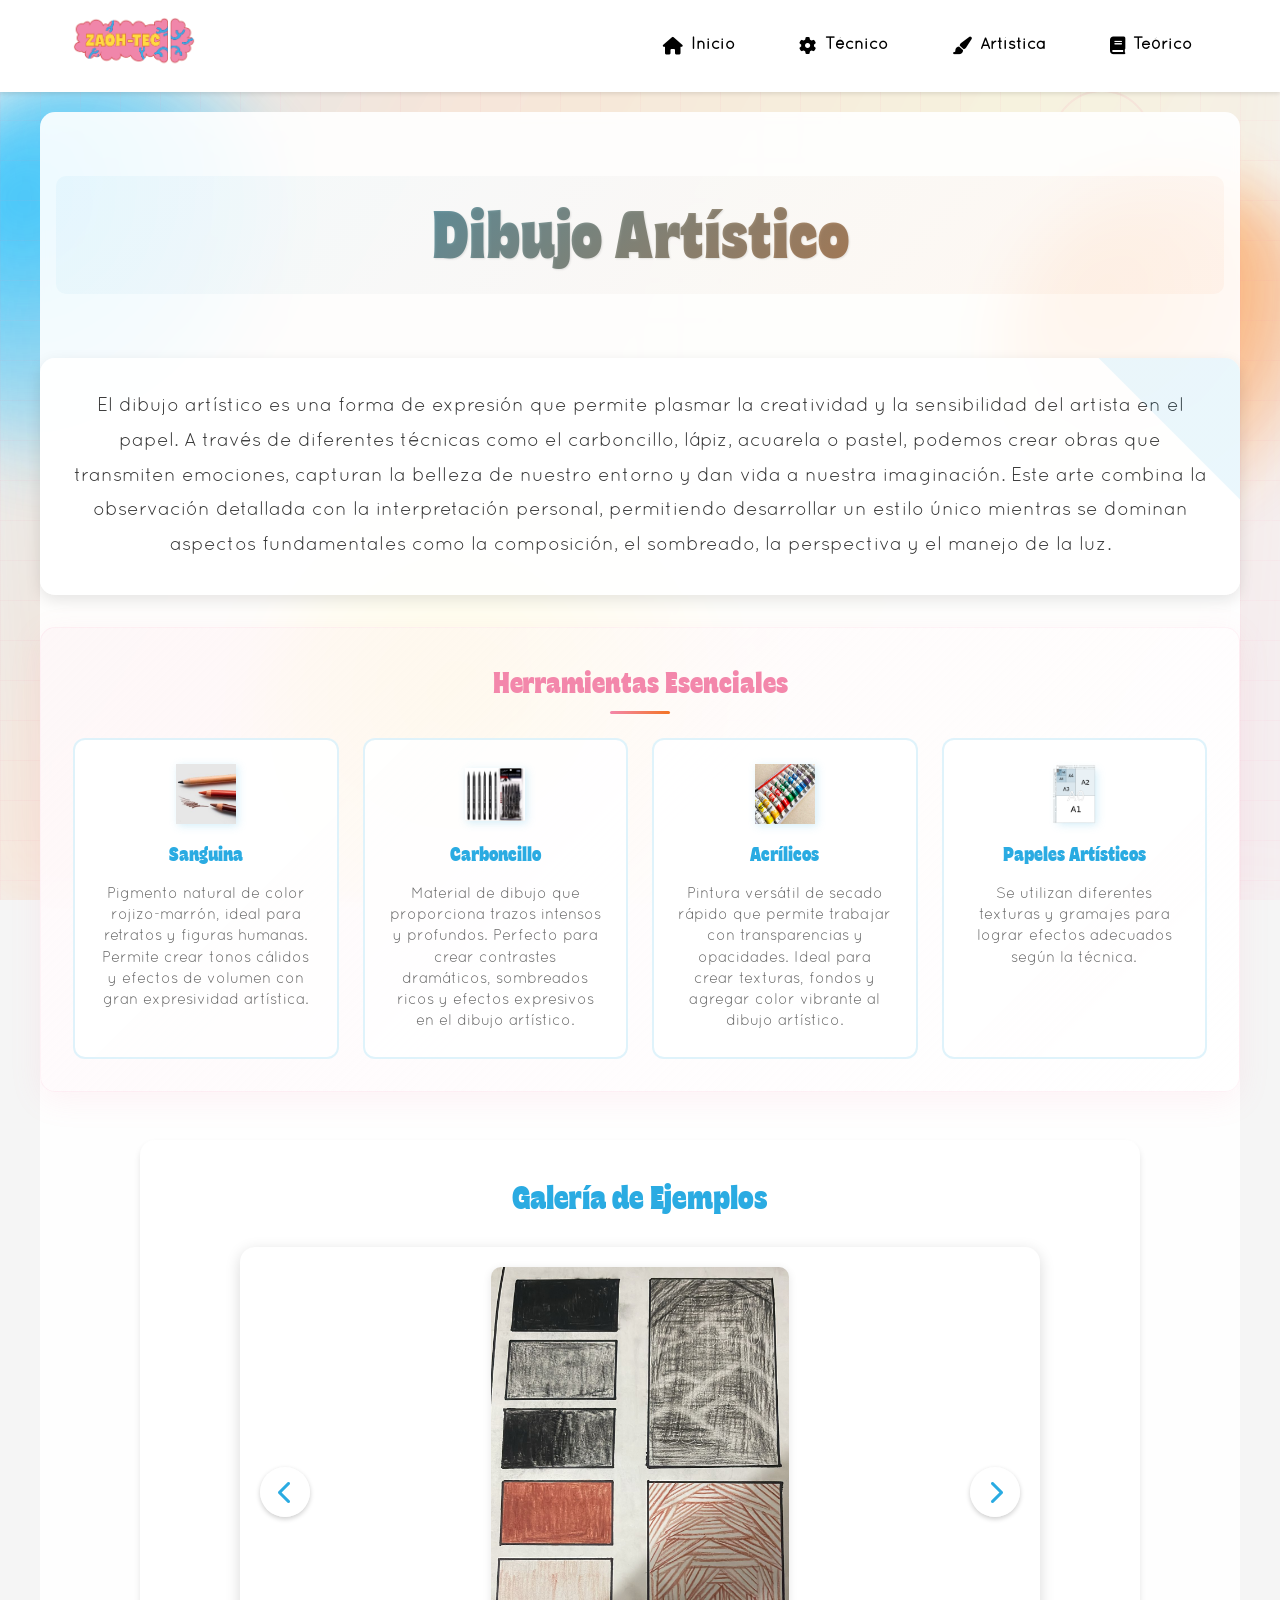
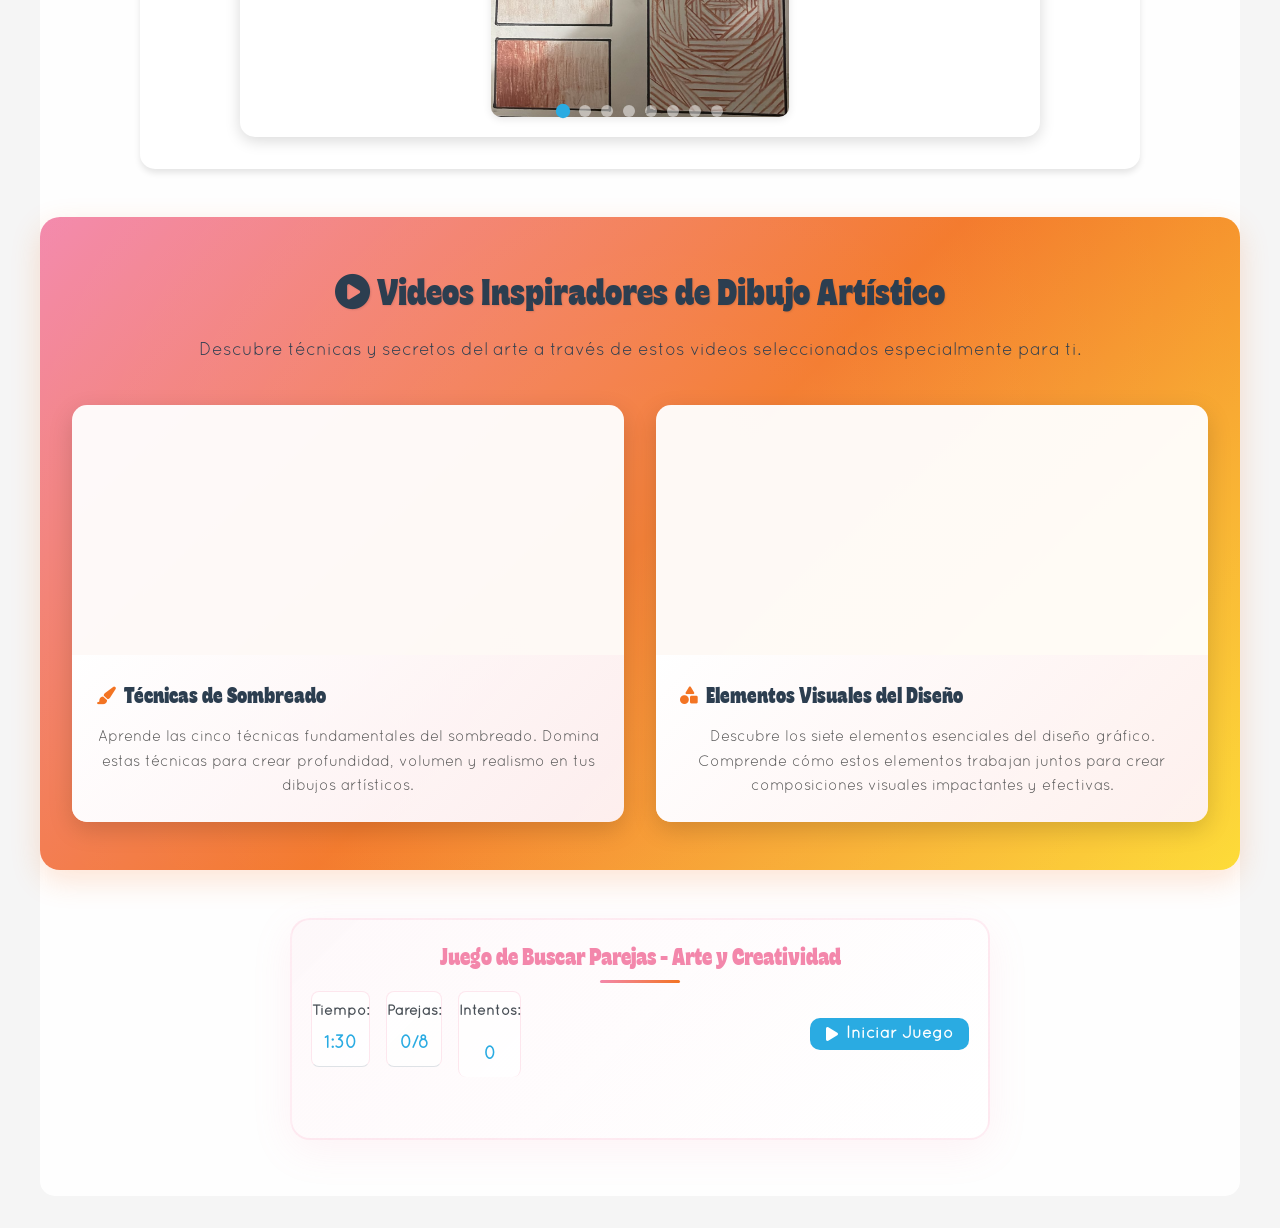
==== artistica.html @ 96dd10a4 "Proyecto ZAOH-TEC" ====
<!DOCTYPE html>
<html lang="es">
<head>
    <meta charset="UTF-8">
    <meta name="viewport" content="width=device-width, initial-scale=1.0, maximum-scale=5.0, user-scalable=yes">
    <meta name="theme-color" content="#F387AB">
    <meta name="apple-mobile-web-app-capable" content="yes">
    <meta name="apple-mobile-web-app-status-bar-style" content="default">
    <meta name="format-detection" content="telephone=no">
    <!-- Meta tags para control de cache -->
    <meta http-equiv="Cache-Control" content="no-cache, no-store, must-revalidate">
    <meta http-equiv="Pragma" content="no-cache">
    <meta http-equiv="Expires" content="0">
    <title>ZAOH-TEC - Dibujo Artístico</title>
    <link rel="icon" type="image/jpeg" href="assets/images/zaoh-tec-logo.jpg">
    <link rel="apple-touch-icon" sizes="180x180" href="assets/images/zaoh-tec-logo.jpg">
    <link rel="manifest" href="manifest.json">
    <link rel="shortcut icon" type="image/jpeg" href="assets/images/zaoh-tec-logo.jpg">
    <link rel="apple-touch-icon" href="assets/images/zaoh-tec-logo.jpg">
    <link rel="stylesheet" href="https://fonts.googleapis.com/css2?family=Quicksand:wght@300;400;500;600;700&display=swap">
    <link rel="stylesheet" href="https://cdnjs.cloudflare.com/ajax/libs/font-awesome/6.0.0/css/all.min.css">
    <link rel="stylesheet" href="css/styles.css?v=1.0.3">
</head>
<body>
    <!-- Contenedor de fondo dinámico: gradientes y blobs interactivos -->
    <div class="background-container" aria-hidden="true">
        <div class="animated-gradient"></div>
        <div class="blobs">
            <div class="blob blob-1"></div>
            <div class="blob blob-2"></div>
            <div class="blob blob-3"></div>
        </div>
        <!-- Elementos artísticos de fondo -->
        <div class="artistic-background">
            <div class="grid-lines"></div>
            <div class="construction-lines">
                <div class="line line-1"></div>
                <div class="line line-2"></div>
                <div class="line line-3"></div>
                <div class="line line-4"></div>
            </div>
            <div class="artistic-circles">
                <div class="circle circle-1"></div>
                <div class="circle circle-2"></div>
                <div class="circle circle-3"></div>
            </div>
            <div class="brush-decoration"></div>
        </div>
    </div>
    <header>
        <nav class="main-nav">
            <div class="nav-left">
                <a href="index.html">
                    <img src="assets/images/zaoh-tec-logo.png" alt="ZAOH-TEC Logo" class="nav-logo">
                </a>
            </div>
            <button class="mobile-menu-toggle" aria-label="Abrir menú">
                <span class="hamburger-line"></span>
                <span class="hamburger-line"></span>
                <span class="hamburger-line"></span>
            </button>
            <ul class="nav-menu">
                <li><a href="index.html" class="nav-inicio"><i class="fas fa-home"></i> Inicio</a></li>
                <li><a href="tecnico.html" class="nav-tecnico"><i class="fas fa-cog"></i> Técnico</a></li>
                <li><a href="artistica.html" class="nav-artistica active"><i class="fas fa-paint-brush"></i> Artística</a></li>
                <li><a href="teorico.html" class="nav-teorico"><i class="fas fa-book"></i> Teórico</a></li>
            </ul>
        </nav>
    </header>

    <main>
        <section class="section-content">
            <h2 class="section-title">Dibujo Artístico</h2>
            
            <!-- Introducción al Dibujo Artístico -->
            <div class="intro-section">
                <p class="intro-text">
                    El dibujo artístico es una forma de expresión que permite plasmar la creatividad y la sensibilidad del artista en el papel. A través de diferentes técnicas como el carboncillo, lápiz, acuarela o pastel, podemos crear obras que transmiten emociones, capturan la belleza de nuestro entorno y dan vida a nuestra imaginación. Este arte combina la observación detallada con la interpretación personal, permitiendo desarrollar un estilo único mientras se dominan aspectos fundamentales como la composición, el sombreado, la perspectiva y el manejo de la luz.
                </p>
            </div>

            <!-- Sección de Herramientas Artísticas -->
            <div class="artistic-tools-section">
                <h3>Herramientas Esenciales</h3>
                <div class="tools-grid">
                    <div class="tool-card">
                        <div class="tool-icon pencil-icon">
                            <img src="assets/images/Sanguina.jpg" alt="Sanguina" class="tool-image">
                        </div>
                        <h4>Sanguina</h4>
                        <p>Pigmento natural de color rojizo-marrón, ideal para retratos y figuras humanas. Permite crear tonos cálidos y efectos de volumen con gran expresividad artística.</p>
                    </div>
                    
                    <div class="tool-card">
                        <div class="tool-icon blending-icon">
                            <img src="assets/images/carboncillo.webp" alt="Carboncillo" class="tool-image">
                        </div>
                        <h4>Carboncillo</h4>
                        <p>Material de dibujo que proporciona trazos intensos y profundos. Perfecto para crear contrastes dramáticos, sombreados ricos y efectos expresivos en el dibujo artístico.</p>
                    </div>
                    
                    <div class="tool-card">
                        <div class="tool-icon eraser-icon">
                            <img src="assets/images/Acrilicos.jpg" alt="Acrílicos" class="tool-image">
                        </div>
                        <h4>Acrílicos</h4>
                        <p>Pintura versátil de secado rápido que permite trabajar con transparencias y opacidades. Ideal para crear texturas, fondos y agregar color vibrante al dibujo artístico.</p>
                    </div>
                    
                    <div class="tool-card">
                        <div class="tool-icon paper-icon">
                            <img src="assets/images/papeles.png" alt="Papeles Artísticos" class="tool-image">
                        </div>
                        <h4>Papeles Artísticos</h4>
                        <p>Se utilizan diferentes texturas y gramajes para lograr efectos adecuados según la técnica.</p>
                    </div>
                </div>
            </div>

            <!-- Galería de imágenes -->
            <div class="gallery-section">
                <h3>Galería de Ejemplos</h3>
                <div class="carousel-container">
                    <div class="carousel-wrapper">
                        <div class="carousel-slide">
                            <img src="assets/images/DibujoArtistico1.jpg" alt="Dibujo Artístico 1" class="carousel-img">
                        </div>
                        <div class="carousel-slide">
                            <img src="assets/images/DibujoArtistico2.jpg" alt="Dibujo Artístico 2" class="carousel-img">
                        </div>
                        <div class="carousel-slide">
                            <img src="assets/images/DibujoArtistico3.jpg" alt="Dibujo Artístico 3" class="carousel-img">
                        </div>
                        <div class="carousel-slide">
                            <img src="assets/images/DibujoArtistico4.jpg" alt="Dibujo Artístico 4" class="carousel-img">
                        </div>
                        <div class="carousel-slide">
                            <img src="assets/images/DibujoArtistico5.jpg" alt="Dibujo Artístico 5" class="carousel-img">
                        </div>
                        <div class="carousel-slide">
                            <img src="assets/images/DibujoArtistico6.jpg" alt="Dibujo Artístico 6" class="carousel-img">
                        </div>
                        <div class="carousel-slide">
                            <img src="assets/images/DibujoArtistico7.jpg" alt="Dibujo Artístico 7" class="carousel-img">
                        </div>
                        <div class="carousel-slide">
                            <img src="assets/images/DibujoArtistico8.jpg" alt="Dibujo Artístico 8" class="carousel-img">
                        </div>
                    </div>
                    <button class="carousel-button prev">
                        <i class="fas fa-chevron-left"></i>
                    </button>
                    <button class="carousel-button next">
                        <i class="fas fa-chevron-right"></i>
                    </button>
                    <div class="carousel-dots"></div>
                </div>
            </div>

            <!-- Sección de Videos Artísticos -->
            <div class="videos-section">
                <h3><i class="fas fa-play-circle"></i> Videos Inspiradores de Dibujo Artístico</h3>
                <p class="videos-intro">Descubre técnicas y secretos del arte a través de estos videos seleccionados especialmente para ti.</p>
                
                <div class="videos-grid">
                    <div class="video-card">
                        <div class="video-wrapper">
                            <iframe src="https://www.youtube.com/embed/CyMVDYBleDk" 
                                    title="Video de Dibujo Artístico 1" 
                                    frameborder="0" 
                                    allow="accelerometer; autoplay; clipboard-write; encrypted-media; gyroscope; picture-in-picture; web-share" 
                                    allowfullscreen>
                            </iframe>
                        </div>
                        <div class="video-info">
                            <h4><i class="fas fa-paint-brush"></i> Técnicas de Sombreado</h4>
                            <p>Aprende las cinco técnicas fundamentales del sombreado. Domina estas técnicas para crear profundidad, volumen y realismo en tus dibujos artísticos.</p>
                        </div>
                    </div>

                    <div class="video-card">
                        <div class="video-wrapper">
                            <iframe src="https://www.youtube.com/embed/ivdNulDcKBc" 
                                    title="Video de Dibujo Artístico 2" 
                                    frameborder="0" 
                                    allow="accelerometer; autoplay; clipboard-write; encrypted-media; gyroscope; picture-in-picture; web-share" 
                                    allowfullscreen>
                            </iframe>
                        </div>
                        <div class="video-info">
                            <h4><i class="fas fa-shapes"></i> Elementos Visuales del Diseño</h4>
                            <p>Descubre los siete elementos esenciales del diseño gráfico. Comprende cómo estos elementos trabajan juntos para crear composiciones visuales impactantes y efectivas.</p>
                        </div>
                    </div>
                </div>
            </div>

            <!-- Juego de Buscar Parejas -->
            <div class="memory-game-section">
                <h3>Juego de Buscar Parejas - Arte y Creatividad</h3>
                <div class="game-info">
                    <div class="game-stats">
                        <div class="stat-item">
                            <span class="stat-label">Tiempo:</span>
                            <span id="timer" class="stat-value">1:30</span>
                        </div>
                        <div class="stat-item">
                            <span class="stat-label">Parejas:</span>
                            <span id="pairs-found" class="stat-value">0/8</span>
                        </div>
                        <div class="stat-item">
                            <span class="stat-label">Intentos:</span>
                            <span id="attempts" class="stat-value">0</span>
                        </div>
                    </div>
                    <div class="game-controls">
                        <button id="start-game" class="game-btn start-btn">
                            <i class="fas fa-play"></i> Iniciar Juego
                        </button>
                        <button id="restart-game" class="game-btn restart-btn" style="display: none;">
                            <i class="fas fa-redo"></i> Reiniciar
                        </button>
                    </div>
                </div>
                
                <div id="memory-game-board" class="memory-game-board">
                    <!-- Las cartas se generarán dinámicamente con JavaScript -->
                </div>
                
                <!-- Mensaje de resultado del juego -->
                <div id="game-result" class="memory-game-result" style="display: none;">
                    <div class="result-message" id="result-message"></div>
                    <div class="result-stats" id="result-stats"></div>
                    <button id="close-result" class="close-result-btn">
                        <i class="fas fa-times"></i> Cerrar
                    </button>
                </div>
            </div>
        </section>
    </main>

    <footer>
    </footer>

    <script src="js/main.js?v=1.0.3"></script>
</body>
</html>
---- css/styles.css ----
@font-face {
    font-family: 'FREITAG TRIAL HEAVY';
    src: url('../assets/fonts/Freitag-Heavy-trial.ttf') format('truetype');
}

@font-face {
    font-family: 'Quicksand Book';
    src: url('../assets/fonts/Quicksand_Book.otf') format('opentype');
}

:root {
    --color-red: #EE4A31;
    --color-orange: #F37423;
    --color-yellow: #FDDB33;
    --color-pink: #F387AB;
    --color-blue: #2AABE2;
    --primary-color: #2AABE2;
    --secondary-color: #F37423;
    --accent-color: #EE4A31;
    --info-color: #6366f1;
}

/* FORZAR COLOR NEGRO EN MENÚ DE NAVEGACIÓN SOLO EN ESCRITORIO */
@media (min-width: 769px) {
    nav .nav-menu a,
    .nav-menu a,
    .main-nav .nav-menu a,
    a.nav-inicio,
    a.nav-tecnico,
    a.nav-artistica,
    a.nav-teorico {
        color: #000000 !important;
        font-weight: 700 !important;
    }
}

/* FORZAR COLOR NEGRO EN HAMBURGER MENU - MÁXIMA PRIORIDAD */
.hamburger-line {
    background-color: #000000 !important;
}

.mobile-menu-toggle .hamburger-line {
    background-color: #000000 !important;
}

.mobile-menu-toggle.active .hamburger-line {
    background-color: #000000 !important;
}

* {
    margin: 0;
    padding: 0;
    box-sizing: border-box;
}

body {
    font-family: 'Quicksand Book', sans-serif;
    line-height: 1.6;
    background-color: #f5f5f5;
    font-weight: 400;
    position: relative;
}

/* Background dynamic container */
.background-container {
    position: fixed;
    inset: 0;
    pointer-events: none;
    z-index: -2;
    overflow: hidden;
}

.animated-gradient {
    position: absolute;
    inset: 0;
    background: linear-gradient(120deg, rgba(42,171,226,0.15), rgba(243,116,35,0.12) 30%, rgba(253,219,51,0.10) 60%, rgba(243,135,171,0.08) 90%);
    filter: blur(40px) saturate(120%);
    transform: translate3d(var(--bg-x,0px), var(--bg-y,0px), 0) scale(1.05);
    transition: transform 0.12s linear;
    animation: gradientShift 12s ease-in-out infinite;
}

@keyframes gradientShift {
    0% { transform: translate3d(0px,0px,0) scale(1.03) rotate(0deg); }
    25% { transform: translate3d(-20px,10px,0) scale(1.05) rotate(2deg); }
    50% { transform: translate3d(0px,20px,0) scale(1.06) rotate(0deg); }
    75% { transform: translate3d(20px,10px,0) scale(1.05) rotate(-2deg); }
    100% { transform: translate3d(0px,0px,0) scale(1.03) rotate(0deg); }
}

.blobs {
    position: absolute;
    inset: 0;
    mix-blend-mode: screen;
}

.blob {
    position: absolute;
    border-radius: 50%;
    filter: blur(30px) saturate(140%);
    opacity: 0.9;
    transform: translate3d(var(--tx,0px), var(--ty,0px), 0) scale(var(--s,1));
    transition: transform 0.12s linear;
}

.blob-1 {
    width: 420px;
    height: 420px;
    left: -8%;
    top: 8%;
    background: radial-gradient(circle at 30% 30%, rgba(42,171,226,0.85), rgba(42,171,226,0.35) 50%, transparent 70%);
    animation: floatBlob 10s ease-in-out infinite;
}

.blob-2 {
    width: 360px;
    height: 360px;
    right: -6%;
    top: 20%;
    background: radial-gradient(circle at 30% 30%, rgba(243,116,35,0.85), rgba(243,116,35,0.35) 50%, transparent 70%);
    animation: floatBlob 12s ease-in-out infinite alternate;
}

.blob-3 {
    width: 500px;
    height: 500px;
    left: 20%;
    bottom: -10%;
    background: radial-gradient(circle at 40% 40%, rgba(253,219,51,0.85), rgba(253,219,51,0.35) 45%, transparent 70%);
    animation: floatBlob 14s ease-in-out infinite;
}

@keyframes floatBlob {
    0% { transform: translate3d(0,0,0) scale(1); }
    50% { transform: translate3d(12px,-18px,0) scale(1.05); }
    100% { transform: translate3d(0,0,0) scale(1); }
}

/* Respect user preference for reduced motion */
@media (prefers-reduced-motion: reduce) {
    .animated-gradient,
    .blob {
        animation: none !important;
        transition: none !important;
    }
}

/* ===============================================
   TARJETAS DE NAVEGACIÓN - SECCIONES PRINCIPALES
   =============================================== */

.navigation-cards {
    padding: 80px 0;
    background: transparent;
    position: relative;
    z-index: 10;
}

.navigation-cards .section-title {
    font-size: 3rem;
    font-weight: 900;
    margin-bottom: 20px;
}

.navigation-cards .section-subtitle {
    text-align: center;
    font-size: 1.2rem;
    color: #F37423 !important;
    margin-bottom: 60px;
    font-weight: 300;
    font-family: 'FREITAG TRIAL HEAVY', sans-serif;
}

.nav-cards-grid {
    display: grid;
    grid-template-columns: repeat(auto-fit, minmax(350px, 1fr));
    gap: 40px;
    max-width: 1200px;
    margin: 0 auto;
}

/* Carrusel móvil de tarjetas (solo se activa en <=768px) */
.nav-cards-carousel { position: relative; width: 100%; }
.nav-cards-nav { display: none; }


.nav-card {
    border-radius: 20px;
    padding: 40px 30px;
    position: relative;
    overflow: hidden;
    transition: all 0.4s cubic-bezier(0.4, 0, 0.2, 1);
    box-shadow: 0 10px 40px rgba(0, 0, 0, 0.1);
    border: 2px solid transparent;
    text-decoration: none;
    display: block;
}

.nav-card-technical {
    background: linear-gradient(135deg, rgba(238, 74, 49, 0.95), rgba(243, 116, 35, 0.90));
    color: white;
}

.nav-card-artistic {
    background: linear-gradient(135deg, rgba(243, 135, 171, 0.95), rgba(238, 74, 49, 0.90));
    color: white;
}

.nav-card-theory {
    background: linear-gradient(135deg, rgba(42, 171, 226, 0.95), rgba(243, 135, 171, 0.90));
    color: white;
}

.nav-card::before {
    content: '';
    position: absolute;
    top: 0;
    left: 0;
    right: 0;
    height: 5px;
    background: linear-gradient(90deg, var(--primary-color), var(--secondary-color));
    transition: height 0.3s ease;
}

.nav-card:hover {
    transform: translateY(-10px);
    box-shadow: 0 20px 60px rgba(0, 0, 0, 0.15);
    border-color: var(--primary-color);
}

.nav-card:hover::before {
    height: 8px;
}

.nav-card-content {
    margin-bottom: 30px;
}

.nav-card-icon {
    width: 70px;
    height: 70px;
    border-radius: 18px;
    display: flex;
    align-items: center;
    justify-content: center;
    margin-bottom: 25px;
    position: relative;
    transition: transform 0.3s ease;
}

.nav-card:hover .nav-card-icon {
    transform: scale(1.1);
}

.nav-card-technical .nav-card-icon {
    background: linear-gradient(135deg, var(--primary-color), var(--secondary-color));
}

.nav-card-artistic .nav-card-icon {
    background: linear-gradient(135deg, var(--accent-color), var(--primary-color));
}

.nav-card-theory .nav-card-icon {
    background: linear-gradient(135deg, var(--info-color), var(--accent-color));
}

.nav-card-icon i {
    font-size: 2rem;
    color: white;
}

.nav-card h3 {
    font-size: 1.5rem;
    font-weight: 700;
    color: white;
    margin-bottom: 15px;
}

.nav-card p {
    color: rgba(255, 255, 255, 0.9);
    line-height: 1.6;
    margin-bottom: 25px;
}

.nav-card-features {
    display: flex;
    flex-wrap: wrap;
    gap: 10px;
    margin-bottom: 10px;
}

.feature-tag {
    background: rgba(255, 255, 255, 0.2);
    color: white;
    padding: 6px 12px;
    border-radius: 20px;
    font-size: 0.85rem;
    font-weight: 500;
    border: 1px solid rgba(255, 255, 255, 0.3);
}

.nav-card-artistic .feature-tag {
    background: rgba(255, 255, 255, 0.2);
    color: white;
    border: 1px solid rgba(255, 255, 255, 0.3);
}

.nav-card-theory .feature-tag {
    background: rgba(255, 255, 255, 0.2);
    color: white;
    border: 1px solid rgba(255, 255, 255, 0.3);
}

.nav-card-button {
    display: flex;
    align-items: center;
    justify-content: center;
    gap: 12px;
    padding: 15px 30px;
    border-radius: 12px;
    font-weight: 600;
    font-size: 1.1rem;
    transition: all 0.3s ease;
    position: relative;
    overflow: hidden;
    width: 100%;
    pointer-events: none;
}

.nav-card-technical .nav-card-button {
    background: rgba(255, 255, 255, 0.2);
    color: white;
    border: 2px solid rgba(255, 255, 255, 0.3);
}

.nav-card-artistic .nav-card-button {
    background: rgba(255, 255, 255, 0.2);
    color: white;
    border: 2px solid rgba(255, 255, 255, 0.3);
}

.nav-card-theory .nav-card-button {
    background: rgba(255, 255, 255, 0.2);
    color: white;
    border: 2px solid rgba(255, 255, 255, 0.3);
}

.nav-card-button:hover {
    transform: translateY(-2px);
    box-shadow: 0 8px 25px rgba(0, 0, 0, 0.2);
    background: rgba(255, 255, 255, 0.3) !important;
    border-color: rgba(255, 255, 255, 0.5) !important;
}

.nav-card-button::before {
    content: '';
    position: absolute;
    top: 0;
    left: -100%;
    width: 100%;
    height: 100%;
    background: linear-gradient(90deg, transparent, rgba(255, 255, 255, 0.2), transparent);
    transition: left 0.5s;
}

.nav-card-button:hover::before {
    left: 100%;
}

.nav-card-button i {
    transition: transform 0.3s ease;
}

.nav-card-button:hover i {
    transform: translateX(5px);
}

/* Animaciones de entrada */
.nav-card {
    animation: slideInUp 0.6s ease forwards;
    opacity: 0;
    transform: translateY(50px);
}

.nav-card:nth-child(1) { animation-delay: 0.1s; }
.nav-card:nth-child(2) { animation-delay: 0.2s; }
.nav-card:nth-child(3) { animation-delay: 0.3s; }

@keyframes slideInUp {
    to {
        opacity: 1;
        transform: translateY(0);
    }
}

/* Elementos decorativos de fondo para cada nav-card */
.nav-card-technical::after {
    content: '';
    position: absolute;
    top: 15px;
    right: 15px;
    width: 80px;
    height: 80px;
    opacity: 0.15;
    background: url("data:image/svg+xml,%3Csvg viewBox='0 0 100 100' xmlns='http://www.w3.org/2000/svg'%3E%3Ccircle cx='50' cy='25' r='4' fill='white'/%3E%3Cline x1='50' y1='29' x2='50' y2='75' stroke='white' stroke-width='2'/%3E%3Cline x1='50' y1='29' x2='30' y2='65' stroke='white' stroke-width='2'/%3E%3Ccircle cx='30' cy='65' r='3' fill='white'/%3E%3Cline x1='15' y1='85' x2='85' y2='85' stroke='white' stroke-width='1' opacity='0.5'/%3E%3Cline x1='20' y1='75' x2='80' y2='75' stroke='white' stroke-width='1' opacity='0.3'/%3E%3C/svg%3E") no-repeat center;
    background-size: contain;
    animation: rotate360 25s linear infinite;
}

.nav-card-artistic::after {
    content: '';
    position: absolute;
    top: 15px;
    right: 15px;
    width: 80px;
    height: 80px;
    opacity: 0.15;
    background: url("data:image/svg+xml,%3Csvg viewBox='0 0 100 100' xmlns='http://www.w3.org/2000/svg'%3E%3Cpath d='M20,80 Q30,20 50,40 Q70,60 80,20' stroke='white' stroke-width='3' fill='none'/%3E%3Ccircle cx='15' cy='85' r='6' fill='white' opacity='0.7'/%3E%3Ccircle cx='85' cy='25' r='4' fill='white' opacity='0.5'/%3E%3Cpath d='M10,75 L25,85 L15,90 Z' fill='white' opacity='0.6'/%3E%3Cline x1='75' y1='15' x2='85' y2='25' stroke='white' stroke-width='2'/%3E%3C/svg%3E") no-repeat center;
    background-size: contain;
    animation: float 6s ease-in-out infinite;
}

.nav-card-theory::after {
    content: '';
    position: absolute;
    top: 15px;
    right: 15px;
    width: 80px;
    height: 80px;
    opacity: 0.15;
    background: url("data:image/svg+xml,%3Csvg viewBox='0 0 100 100' xmlns='http://www.w3.org/2000/svg'%3E%3Crect x='25' y='20' width='50' height='60' rx='3' stroke='white' stroke-width='2' fill='none'/%3E%3Cline x1='35' y1='30' x2='65' y2='30' stroke='white' stroke-width='1.5'/%3E%3Cline x1='35' y1='40' x2='65' y2='40' stroke='white' stroke-width='1.5'/%3E%3Cline x1='35' y1='50' x2='60' y2='50' stroke='white' stroke-width='1.5'/%3E%3Cline x1='35' y1='60' x2='55' y2='60' stroke='white' stroke-width='1.5'/%3E%3Cline x1='35' y1='70' x2='50' y2='70' stroke='white' stroke-width='1.5'/%3E%3Ccircle cx='20' cy='15' r='2' fill='white' opacity='0.7'/%3E%3Ccircle cx='80' cy='25' r='1.5' fill='white' opacity='0.5'/%3E%3Ccircle cx='15' cy='75' r='1.5' fill='white' opacity='0.6'/%3E%3C/svg%3E") no-repeat center;
    background-size: contain;
    animation: pulse 4s ease-in-out infinite;
}

@keyframes rotate360 {
    from { transform: rotate(0deg); }
    to { transform: rotate(360deg); }
}

@keyframes float {
    0%, 100% { transform: translateY(0px); }
    50% { transform: translateY(-10px); }
}

@keyframes pulse {
    0%, 100% { transform: scale(1); opacity: 0.15; }
    50% { transform: scale(1.05); opacity: 0.25; }
}

/* Responsive principal (limpio) */
@media (max-width: 1024px) {
    .nav-cards-grid {
        grid-template-columns: repeat(auto-fit, minmax(300px, 1fr));
        gap: 32px;
    }
    .hero-title { font-size: clamp(2.8rem, 5vw, 3.5rem); }
}

@media (max-width: 768px) {
    body { padding-top: env(safe-area-inset-top); }
    .nav-cards-grid {
        grid-template-columns: repeat(auto-fit, minmax(260px, 1fr));
        gap: 28px;
        padding: 0 18px;
    }
    .nav-card { padding: 32px 26px; }
    .nav-card h3 { font-size: clamp(1.2rem, 2.8vw, 1.4rem); }
    .nav-card p { font-size: clamp(0.9rem, 2.2vw, 1.05rem); }
    .feature-tag { font-size: 0.7rem; }
    .hero-logo { width: clamp(180px, 55vw, 260px); }
    .hero-title { font-size: clamp(2.2rem, 6vw, 2.8rem); }
    .hero-text { font-size: clamp(1.2rem, 4.2vw, 1.6rem); }
    .hero-description { font-size: clamp(1rem, 2.8vw, 1.15rem); padding: 0 4px; }
    .hero-buttons { flex-direction: column; gap: 0.8rem; }

    /* Activar carrusel horizontal para móviles */
    .nav-cards-grid[data-slider] {
        display: flex;
        overflow-x: auto;
        -webkit-overflow-scrolling: touch;
        scroll-snap-type: x mandatory;
        gap: 18px;
        padding: 0 16px 10px;
        scroll-padding-left: 16px;
        scrollbar-width: none; /* Firefox */
    }
    .nav-cards-grid[data-slider]::-webkit-scrollbar { display: none; }
    .nav-cards-grid[data-slider] .nav-card {
        flex: 0 0 85%;
        scroll-snap-align: start;
        scroll-snap-stop: always;
        min-height: 100%;
    }
    .nav-cards-carousel .nav-cards-nav {
        display: flex;
        position: absolute;
        top: 50%;
        transform: translateY(-50%);
        background: rgba(0,0,0,0.35);
        backdrop-filter: blur(4px);
        width: 40px;
        height: 40px;
        border-radius: 50%;
        border: none;
        color: #fff;
        font-size: 1.4rem;
        align-items: center;
        justify-content: center;
        cursor: pointer;
        transition: background .3s ease, opacity .3s ease;
        z-index: 5;
    }
    .nav-cards-carousel .nav-cards-nav:hover { background: rgba(0,0,0,0.55); }
    .nav-cards-carousel .nav-cards-nav.prev { left: 6px; }
    .nav-cards-carousel .nav-cards-nav.next { right: 6px; }
    .nav-cards-carousel .nav-cards-nav[disabled],
    .nav-cards-carousel .nav-cards-nav[aria-disabled="true"] { opacity: 0.35; cursor: default; }
}

@media (max-width: 520px) {
    .nav-cards-grid { grid-template-columns: 1fr; gap: 22px; }
    .nav-card { padding: 28px 22px; }
    .nav-card h3 { font-size: 1.25rem; }
    .hero-title { font-size: clamp(1.9rem, 8vw, 2.3rem); }
    .hero-text { font-size: clamp(1.05rem, 5.2vw, 1.3rem); }
    .hero-description { font-size: 0.95rem; }
}

@media (max-width: 380px) {
    .nav-card { padding: 24px 18px; }
    .nav-card h3 { font-size: 1.1rem; }
    .nav-card p { font-size: 0.85rem; }
    .hero-title { font-size: clamp(1.6rem, 9vw, 2rem); }
    .hero-text { font-size: 1rem; }
}

@media (max-width: 480px) {
    .navigation-cards {
        padding: 60px 0;
    }
    
    .nav-card {
        padding: 25px 20px;
    }
    
    /* Asegurar que mantenga estilos en móviles pequeños */
    .nav-cards-grid {
        grid-template-columns: 1fr;
        gap: 15px;
        padding: 0 10px;
    }
    
    .nav-card h3 {
        font-size: 1.2rem;
    }
    
    .nav-card p {
        font-size: 0.9rem;
    }
}

/* ===============================================
   JUEGOS DE VISTAS TÉCNICAS
   =============================================== */

.gallery-section .game-description {
    text-align: center;
    font-size: 1.1rem;
    color: rgba(255, 255, 255, 0.9);
    margin-bottom: 40px;
    font-weight: 300;
}

.games-grid {
    display: grid;
    grid-template-columns: 1fr 1fr;
    gap: 30px;
    max-width: 1400px;
    margin: 0 auto;
}

.view-game {
    background: rgba(255, 255, 255, 0.95);
    border-radius: 15px;
    padding: 20px;
    box-shadow: 0 8px 25px rgba(0, 0, 0, 0.1);
    border: 2px solid transparent;
    transition: all 0.3s ease;
}

.view-game:hover {
    transform: translateY(-5px);
    box-shadow: 0 15px 50px rgba(0, 0, 0, 0.15);
    border-color: var(--primary-color);
}

.game-header {
    display: flex;
    justify-content: space-between;
    align-items: center;
    margin-bottom: 25px;
    padding-bottom: 15px;
    border-bottom: 2px solid #f0f0f0;
}

.game-header h4 {
    font-size: 1.4rem;
    color: var(--primary-color);
    margin: 0;
}

.game-status .score {
    background: linear-gradient(135deg, var(--primary-color), var(--secondary-color));
    color: white;
    padding: 8px 16px;
    border-radius: 20px;
    font-weight: 600;
    font-size: 0.9rem;
}

.question-view h5 {
    font-size: 1.2rem;
    color: #333;
    text-align: center;
    margin-bottom: 20px;
}

.main-view {
    display: flex;
    justify-content: center;
    margin: 25px 0;
}

.axonometric-view, .dihedral-view {
    background: #f8f9fa;
    border: 3px solid #e9ecef;
    border-radius: 12px;
    padding: 20px;
    display: flex;
    align-items: center;
    justify-content: center;
    min-height: 120px;
    transition: all 0.3s ease;
}

.axonometric-view {
    min-width: 200px;
    background: linear-gradient(135deg, #f8f9fa, #e9ecef);
}

.placeholder-3d, .placeholder-2d {
    display: flex;
    flex-direction: column;
    align-items: center;
    gap: 10px;
    color: var(--primary-color);
}

.placeholder-3d i, .placeholder-2d i {
    font-size: 3rem;
}

.placeholder-3d span, .placeholder-2d span {
    font-weight: 600;
    font-size: 0.9rem;
}

/* Estilos para las imágenes de las vistas */
.view-image {
    width: 100%;
    height: 100%;
    object-fit: contain;
    border-radius: 8px;
    max-height: 150px;
}

.axonometric-view .view-image {
    max-height: 180px;
}

.dihedral-view .view-image {
    max-height: 80px;
}

.instruction {
    text-align: center;
    color: #666;
    font-weight: 500;
    margin: 20px 0 15px;
}

.options-grid {
    display: grid;
    grid-template-columns: repeat(3, 1fr);
    gap: 20px;
    margin: 25px 0;
}

.option-view {
    cursor: pointer;
    transition: all 0.3s ease;
    border-radius: 12px;
    overflow: hidden;
    position: relative;
}

.option-view:hover {
    transform: translateY(-3px);
    box-shadow: 0 5px 20px rgba(0, 0, 0, 0.1);
}

.view-label {
    background: var(--primary-color);
    color: white;
    text-align: center;
    padding: 8px;
    font-weight: 600;
    font-size: 0.9rem;
}

.dihedral-view {
    min-height: 100px;
    background: #f1f3f4;
    border: 2px solid #dee2e6;
    border-top: none;
}

.option-view.selected {
    border: 3px solid var(--primary-color);
    transform: translateY(-5px);
}

.option-view.correct {
    border: 3px solid #28a745;
    background: rgba(40, 167, 69, 0.1);
}

.option-view.correct .view-label {
    background: #28a745;
}

.option-view.incorrect {
    border: 3px solid #dc3545;
    background: rgba(220, 53, 69, 0.1);
}

.option-view.incorrect .view-label {
    background: #dc3545;
}

.game-result {
    text-align: center;
    padding: 20px;
    border-radius: 12px;
    margin-top: 20px;
}

.game-result.correct {
    background: rgba(40, 167, 69, 0.1);
    border: 2px solid #28a745;
}

.game-result.incorrect {
    background: rgba(220, 53, 69, 0.1);
    border: 2px solid #dc3545;
}

.result-message {
    font-size: 1.1rem;
    font-weight: 600;
    margin-bottom: 15px;
}

.game-result.correct .result-message {
    color: #28a745;
}

.game-result.incorrect .result-message {
    color: #dc3545;
}

.retry-btn {
    background: linear-gradient(135deg, var(--secondary-color), var(--primary-color));
    color: white;
    border: none;
    padding: 12px 24px;
    border-radius: 25px;
    font-weight: 600;
    cursor: pointer;
    transition: all 0.3s ease;
    display: inline-flex;
    align-items: center;
    gap: 8px;
}

.retry-btn:hover {
    transform: translateY(-2px);
    box-shadow: 0 5px 15px rgba(0, 0, 0, 0.2);
}

/* Resumen de puntuación */
.overall-score {
    background: rgba(255, 255, 255, 0.95);
    border-radius: 20px;
    padding: 30px;
    margin-top: 40px;
    text-align: center;
    box-shadow: 0 10px 40px rgba(0, 0, 0, 0.1);
}

.overall-score h4 {
    color: var(--primary-color);
    margin-bottom: 20px;
}

.progress-bar {
    width: 100%;
    height: 12px;
    background: #e9ecef;
    border-radius: 6px;
    overflow: hidden;
    margin-bottom: 20px;
}

.progress-fill {
    height: 100%;
    background: linear-gradient(90deg, var(--primary-color), var(--secondary-color));
    width: 0%;
    transition: width 0.5s ease;
}

.score-summary {
    display: flex;
    justify-content: space-around;
    flex-wrap: wrap;
    gap: 20px;
}

.score-summary span {
    font-size: 1.1rem;
    color: #333;
}

.restart-test-container {
    margin-top: 25px;
    text-align: center;
}

.restart-test-button {
    background: linear-gradient(135deg, #e74c3c, #c0392b);
    color: white;
    border: none;
    padding: 15px 30px;
    border-radius: 25px;
    font-size: 1.1rem;
    font-weight: 600;
    cursor: pointer;
    transition: all 0.3s ease;
    box-shadow: 0 4px 15px rgba(231, 76, 60, 0.2);
}

.restart-test-button:hover {
    background: linear-gradient(135deg, #c0392b, #a93226);
    transform: translateY(-2px);
    box-shadow: 0 6px 20px rgba(231, 76, 60, 0.4);
}

.restart-test-button i {
    margin-right: 8px;
}

/* Responsive para juegos */
@media (max-width: 768px) {
    .games-grid {
        grid-template-columns: 1fr;
        gap: 30px;
    }
    
    .view-game {
        padding: 25px 20px;
    }
    
    .options-grid {
        grid-template-columns: 1fr;
        gap: 15px;
    }
    
    .game-header {
        flex-direction: column;
        gap: 15px;
        text-align: center;
    }
    
    .axonometric-view {
        min-width: 180px;
    }
}

@media (max-width: 480px) {
    .games-grid {
        padding: 0 10px;
    }
    
    .view-game {
        padding: 20px 15px;
    }
    
    .placeholder-3d i, .placeholder-2d i {
        font-size: 2rem;
    }
    
    .score-summary {
        flex-direction: column;
        gap: 10px;
    }
}







/* Prisma Rectangular */
.prism {
    width: 80px;
    height: 120px;
    left: 15%;
    top: 200px;
    transform-style: preserve-3d;
    animation: rotatePrism 25s infinite linear;
}

.prism .face {
    position: absolute;
    background: rgba(238, 74, 49, 0.15);
    border: 2px solid rgba(238, 74, 49, 0.8);
    box-shadow: 0 0 15px rgba(238, 74, 49, 0.3);
    backface-visibility: visible;
}

.prism .front,
.prism .back {
    width: 80px;
    height: 120px;
}

.prism .right,
.prism .left {
    width: 60px;
    height: 120px;
}

.prism .front { transform: translateZ(30px); }
.prism .back { transform: translateZ(-30px) rotateY(180deg); }
.prism .right { transform: rotateY(90deg) translateZ(40px); }
.prism .left { transform: rotateY(-90deg) translateZ(40px); }
.prism .top { transform: rotateX(90deg) translateZ(60px); width: 80px; height: 60px; }
.prism .bottom { transform: rotateX(-90deg) translateZ(60px); width: 80px; height: 60px; }

/* Cilindro */
.cylinder {
    width: 80px;
    height: 160px;
    right: 15%;
    top: 400px;
    animation: rotateCylinder 22s infinite linear;
}

.cylinder-body {
    position: relative;
    height: 100%;
    background: rgba(243, 116, 35, 0.2);
    border: 2px solid rgba(243, 116, 35, 0.8);
    border-radius: 40px;
    box-shadow: 0 0 15px rgba(243, 116, 35, 0.3);
}

.cylinder-top,
.cylinder-bottom {
    position: absolute;
    width: 80px;
    height: 40px;
    background: rgba(243, 116, 35, 0.3);
    border: 2px solid rgba(243, 116, 35, 0.8);
    border-radius: 50%;
    box-shadow: 0 0 15px rgba(243, 116, 35, 0.3);
}

.cylinder-top { top: 0; transform: rotateX(45deg); }
.cylinder-bottom { bottom: 0; transform: rotateX(-45deg); }

/* Pirámide */
.pyramid {
    width: 120px;
    height: 120px;
    left: 12%;
    top: 450px;
    animation: rotatePyramid 18s infinite linear;
}

.pyramid-face {
    position: absolute;
    width: 0;
    height: 0;
    border-left: 60px solid transparent;
    border-right: 60px solid transparent;
    border-bottom: 100px solid rgba(253, 219, 51, 0.2);
    border: 2px solid rgba(253, 219, 51, 0.8);
    box-shadow: 0 0 15px rgba(253, 219, 51, 0.3);
}

.pyramid-base {
    position: absolute;
    width: 120px;
    height: 120px;
    background: rgba(253, 219, 51, 0.3);
    border: 2px solid rgba(253, 219, 51, 0.8);
    transform: rotateX(90deg) translateZ(60px);
    box-shadow: 0 0 15px rgba(253, 219, 51, 0.3);
}



/* Animaciones para las figuras */
.shape {
    animation: float 10s infinite ease-in-out;
}

.cube1 { animation-delay: 0s; }
.prism1 { animation-delay: -2s; }
.cylinder1 { animation-delay: -4s; }
.cone1 { animation-delay: -6s; }

@keyframes float {
    0%, 100% { transform: translate(var(--tx, 0), var(--ty, 0)) rotate(0deg); }
    50% { transform: translate(var(--tx, 0), calc(var(--ty, 0) - 20px)) rotate(5deg); }
}

/* Ajuste para que el contenido principal tenga un fondo semitransparente */
.section-content {
    background: rgba(255, 255, 255, 0.9);
    border-radius: 15px;
    backdrop-filter: blur(5px);
}

/* Aplicar FREITAG TRIAL HEAVY solo a títulos y subtítulos */
h1, h2, h3, h4, h5, h6,
.section-title,
.hero-title,
.feature-card h3,
.gallery-section h3, 
.video-section h3, 
.word-search-section h3 {
    font-family: 'FREITAG TRIAL HEAVY', sans-serif;
    color: var(--color-blue);
    margin-bottom: 2rem;
}

/* Asegurar Quicksand Book en textos regulares */
p, span, a, li, input, button, textarea {
    font-family: 'Quicksand Book', sans-serif;
}

/* Animaciones para figuras geométricas */
@keyframes float-rotate {
    0% {
        transform: perspective(500px) rotateX(45deg) rotateZ(45deg) translateY(0);
    }
    50% {
        transform: perspective(500px) rotateX(45deg) rotateZ(45deg) translateY(-20px);
    }
    100% {
        transform: perspective(500px) rotateX(45deg) rotateZ(45deg) translateY(0);
    }
}

@keyframes float-pyramid {
    0% {
        transform: perspective(500px) rotateX(15deg) translateY(0);
    }
    50% {
        transform: perspective(500px) rotateX(15deg) translateY(-15px);
    }
    100% {
        transform: perspective(500px) rotateX(15deg) translateY(0);
    }
}

@keyframes float-cylinder {
    0% {
        transform: perspective(500px) rotateX(45deg) translateY(0);
    }
    50% {
        transform: perspective(500px) rotateX(45deg) translateY(-25px);
    }
    100% {
        transform: perspective(500px) rotateX(45deg) translateY(0);
    }
}

/* Figuras geométricas 3D */
.geometric-shape {
    position: fixed;
    pointer-events: none;
    z-index: -1;
    animation-duration: 6s;
    animation-timing-function: ease-in-out;
    animation-iteration-count: infinite;
}

/* Cubo 3D */
.shape-cube {
    width: 100px;
    height: 100px;
    position: fixed;
    top: 20%;
    right: 10%;
    transform-style: preserve-3d;
    transform: rotateX(-30deg) rotateY(-45deg);
    animation: rotate-cube 20s linear infinite;
}

.shape-cube .face {
    position: absolute;
    width: 100px;
    height: 100px;
    background: rgba(42, 171, 226, 0.1);
    border: 2px solid rgba(42, 171, 226, 0.3);
}

.shape-cube .front {
    transform: translateZ(50px);
}

.shape-cube .back {
    transform: translateZ(-50px);
}

.shape-cube .right {
    transform: rotateY(90deg) translateZ(50px);
}

.shape-cube .left {
    transform: rotateY(-90deg) translateZ(50px);
}

.shape-cube .top {
    transform: rotateX(90deg) translateZ(50px);
}

.shape-cube .bottom {
    transform: rotateX(-90deg) translateZ(50px);
}

/* Prisma hexagonal 3D */
.shape-prism {
    width: 100px;
    height: 120px;
    position: fixed;
    bottom: 15%;
    left: 5%;
    transform-style: preserve-3d;
    transform: rotateX(-30deg) rotateY(30deg);
    animation: rotate-prism 25s linear infinite;
}

.shape-prism .face {
    position: absolute;
    width: 60px;
    height: 120px;
    background: rgba(238, 74, 49, 0.1);
    border: 2px solid rgba(238, 74, 49, 0.3);
}

.shape-prism .face:nth-child(1) { transform: rotateY(0deg) translateZ(52px); }
.shape-prism .face:nth-child(2) { transform: rotateY(60deg) translateZ(52px); }
.shape-prism .face:nth-child(3) { transform: rotateY(120deg) translateZ(52px); }
.shape-prism .face:nth-child(4) { transform: rotateY(180deg) translateZ(52px); }
.shape-prism .face:nth-child(5) { transform: rotateY(240deg) translateZ(52px); }
.shape-prism .face:nth-child(6) { transform: rotateY(300deg) translateZ(52px); }

/* Cilindro 3D mejorado */
.shape-cylinder {
    position: fixed;
    top: 40%;
    left: 15%;
    transform-style: preserve-3d;
    transform: rotateX(-20deg);
    animation: float-3d 6s ease-in-out infinite;
}

.cylinder-body {
    width: 100px;
    height: 150px;
    position: relative;
    transform-style: preserve-3d;
}

.cylinder-side {
    position: absolute;
    width: 31.4px; /* (2 * π * r) / 20 segmentos */
    height: 150px;
    background: rgba(243, 116, 35, 0.1);
    border: 1px solid rgba(243, 116, 35, 0.3);
    transform-origin: 50% 50%;
}

.cylinder-top,
.cylinder-bottom {
    width: 100px;
    height: 100px;
    position: absolute;
    left: 0;
    border-radius: 50%;
    background: rgba(243, 116, 35, 0.15);
    border: 2px solid rgba(243, 116, 35, 0.3);
}

.cylinder-top {
    transform: rotateX(90deg) translateZ(75px);
}

.cylinder-bottom {
    transform: rotateX(-90deg) translateZ(75px);
}

/* Generamos los lados del cilindro usando múltiples elementos */
.cylinder-body {
    transform: rotateY(0deg);
    animation: rotate-cylinder 20s linear infinite;
}

/* Contenedor de fondo para las figuras */
.background-shapes {
    position: fixed;
    top: 0;
    left: 0;
    width: 100%;
    height: 100%;
    z-index: -1;
    overflow: hidden;
    pointer-events: none;
}

/* Figuras de fondo */
.background-shape {
    position: fixed;
    transform-style: preserve-3d;
    opacity: 0.1;
    pointer-events: none;
}

/* Esfera 3D */
.shape-sphere {
    width: 120px;
    height: 120px;
    right: 25%;
    transform-style: preserve-3d;
}

.sphere-circle {
    position: absolute;
    width: 120px;
    height: 120px;
    border-radius: 50%;
    border: 2px solid rgba(42, 171, 226, 0.3);
    background: rgba(42, 171, 226, 0.1);
}

/* Octaedro */
.shape-octahedron {
    right: 8%;
    width: 100px;
    height: 100px;
    margin-top: 250px;
}

.octahedron-face {
    position: absolute;
    width: 0;
    height: 0;
    border-left: 50px solid transparent;
    border-right: 50px solid transparent;
    border-bottom: 50px solid rgba(253, 219, 51, 0.1);
    border-top: 50px solid rgba(253, 219, 51, 0.1);
}

/* Dodecaedro */
.shape-dodecahedron {
    left: 15%;
    width: 120px;
    height: 120px;
    margin-top: 400px;
}

.dodecahedron-face {
    position: absolute;
    width: 60px;
    height: 60px;
    background: rgba(243, 135, 171, 0.1);
    border: 2px solid rgba(243, 135, 171, 0.3);
    transform-origin: center center;
}

/* Cono */
.shape-cone {
    width: 100px;
    height: 150px;
    right: 30%;
    margin-top: 600px;
}

.cone-base {
    position: absolute;
    width: 100px;
    height: 100px;
    border-radius: 50%;
    background: rgba(42, 171, 226, 0.1);
    border: 2px solid rgba(42, 171, 226, 0.3);
    transform: rotateX(90deg) translateZ(0);
}

.cone-side {
    position: absolute;
    width: 100px;
    height: 150px;
    clip-path: polygon(50% 0%, 100% 100%, 0% 100%);
    background: rgba(42, 171, 226, 0.1);
    border: 2px solid rgba(42, 171, 226, 0.3);
}

/* Animaciones para la esfera */
@keyframes sphere-rotate-x {
    0% { transform: rotateX(0deg); }
    100% { transform: rotateX(360deg); }
}

@keyframes sphere-rotate-y {
    0% { transform: rotateY(0deg); }
    100% { transform: rotateY(360deg); }
}

@keyframes sphere-rotate-z {
    0% { transform: rotateZ(0deg); }
    100% { transform: rotateZ(360deg); }
}

/* Animaciones 3D */
@keyframes rotate-cube {
    from { transform: rotateX(-30deg) rotateY(0deg); }
    to { transform: rotateX(-30deg) rotateY(360deg); }
}

@keyframes rotate-prism {
    from { transform: rotateX(-30deg) rotateY(0deg); }
    to { transform: rotateX(-30deg) rotateY(360deg); }
}

@keyframes rotate-cylinder {
    from { transform: rotateY(0deg); }
    to { transform: rotateY(360deg); }
}

@keyframes float-3d {
    0%, 100% { transform: translateY(0) rotateX(-20deg); }
    50% { transform: translateY(-20px) rotateX(-20deg); }
}

/* Estilos de secciones */
.intro-section {
    background: rgba(255, 255, 255, 0.9);
    padding: 2rem;
    border-radius: 15px;
    margin: 2rem 0;
    box-shadow: 0 5px 15px rgba(0, 0, 0, 0.1);
    position: relative;
    overflow: hidden;
}

.intro-section::before {
    content: '';
    position: absolute;
    width: 200px;
    height: 200px;
    background: linear-gradient(45deg, var(--color-blue) 50%, transparent 50%);
    opacity: 0.1;
    top: -100px;
    right: -100px;
    transform: rotate(45deg);
}

.intro-text {
    color: #333;
    font-size: 1.2rem;
    line-height: 1.8;
}

.gallery-section {
    background: linear-gradient(135deg, #fff, var(--color-orange) 300%);
    padding: 2rem;
    border-radius: 15px;
    margin: 2rem 0;
    box-shadow: 0 5px 15px rgba(243, 116, 35, 0.1);
}

.video-section {
    background: linear-gradient(135deg, #fff, var(--color-pink) 300%);
    padding: 2rem;
    border-radius: 15px;
    margin: 2rem 0;
    box-shadow: 0 5px 15px rgba(243, 135, 171, 0.1);
}

/* Nueva sección de videos YouTube */
.videos-section {
    background: linear-gradient(135deg, var(--color-pink) 0%, var(--color-orange) 50%, var(--color-yellow) 100%);
    padding: 3rem 2rem;
    border-radius: 20px;
    margin: 3rem 0;
    box-shadow: 0 10px 30px rgba(243, 116, 35, 0.2);
    position: relative;
    overflow: hidden;
}

.videos-section::before {
    content: '';
    position: absolute;
    top: -50%;
    left: -50%;
    width: 200%;
    height: 200%;
    background: radial-gradient(circle, rgba(255,255,255,0.1) 0%, transparent 70%);
    animation: rotate 20s linear infinite;
    pointer-events: none;
}

.videos-section h3 {
    text-align: center;
    color: #2c3e50;
    font-size: 2.2rem;
    margin-bottom: 1rem;
    text-shadow: 1px 1px 2px rgba(0,0,0,0.1);
    position: relative;
    z-index: 2;
}

.videos-intro {
    text-align: center;
    color: #2c3e50;
    font-size: 1.1rem;
    margin-bottom: 2.5rem;
    font-weight: 500;
    position: relative;
    z-index: 2;
}

.videos-grid {
    display: grid;
    grid-template-columns: repeat(auto-fit, minmax(400px, 1fr));
    gap: 2rem;
    position: relative;
    z-index: 2;
}

.video-card {
    background: rgba(255, 255, 255, 0.95);
    border-radius: 15px;
    overflow: hidden;
    box-shadow: 0 8px 25px rgba(0, 0, 0, 0.15);
    transition: all 0.3s ease;
    transform: translateY(0);
}

.video-card:hover {
    transform: translateY(-10px);
    box-shadow: 0 15px 35px rgba(0, 0, 0, 0.25);
}

.video-wrapper {
    position: relative;
    width: 100%;
    height: 250px;
    overflow: hidden;
}

.video-wrapper iframe {
    position: absolute;
    top: 0;
    left: 0;
    width: 100%;
    height: 100%;
    border: none;
    transition: transform 0.3s ease;
}

.video-card:hover .video-wrapper iframe {
    transform: scale(1.05);
}

.video-info {
    padding: 1.5rem;
    background: linear-gradient(135deg, #fff 0%, rgba(243, 135, 171, 0.1) 100%);
}

.video-info h4 {
    color: #2c3e50;
    font-size: 1.3rem;
    margin-bottom: 0.8rem;
    display: flex;
    align-items: center;
    gap: 0.5rem;
}

.video-info h4 i {
    color: var(--color-orange);
    font-size: 1.1rem;
}

.video-info p {
    color: #555;
    line-height: 1.6;
    font-size: 0.95rem;
}

@keyframes rotate {
    from { transform: rotate(0deg); }
    to { transform: rotate(360deg); }
}

/* Responsive para videos */
@media (max-width: 768px) {
    .videos-grid {
        grid-template-columns: 1fr;
        gap: 1.5rem;
    }
    
    .video-wrapper {
        height: 200px;
    }
    
    .videos-section {
        padding: 2rem 1rem;
    }
    
    .videos-section h3 {
        font-size: 1.8rem;
    }
}

/* Variación específica para la página técnica */
.technical-page .videos-section {
    background: linear-gradient(135deg, var(--color-blue) 0%, var(--color-red) 50%, var(--color-orange) 100%);
}

.technical-page .video-info {
    background: linear-gradient(135deg, #fff 0%, rgba(42, 171, 226, 0.1) 100%);
}

.technical-page .video-info h4 i {
    color: var(--color-red);
}

/* Variación específica para la página teórica */
.theoretical-page .videos-section {
    background: linear-gradient(135deg, #2c3e50 0%, var(--color-blue) 30%, var(--color-pink) 70%, #f8f9fa 100%);
    position: relative;
}

.theoretical-page .videos-section::before {
    background: radial-gradient(circle, rgba(44,62,80,0.1) 0%, transparent 70%);
}

.theoretical-page .video-info {
    background: linear-gradient(135deg, #fff 0%, rgba(44,62,80, 0.05) 100%);
    border-left: 4px solid var(--color-blue);
}

.theoretical-page .video-info h4 {
    color: #2c3e50;
}

.theoretical-page .video-info h4 i {
    color: var(--color-blue);
}

.theoretical-videos .video-card {
    max-width: 800px;
    margin: 0 auto;
}

.theoretical-videos .videos-grid {
    display: flex;
    justify-content: center;
}

.word-search-section {
    background: linear-gradient(135deg, #fff, var(--color-yellow) 300%);
    padding: 2rem;
    border-radius: 15px;
    margin: 2rem 0;
    box-shadow: 0 5px 15px rgba(253, 219, 51, 0.1);
}

.section-content {
    max-width: 1200px;
    margin: 80px auto 2rem;
    padding: 0 2rem;
}

/* Header and Navigation */
header {
    background-color: white;
    padding: 1rem 0;
    position: fixed;
    width: 100%;
    top: 0;
    z-index: 1000;
    box-shadow: 0 2px 4px rgba(0,0,0,0.1);
}

.main-nav {
    max-width: 1200px;
    margin: 0 auto;
    display: flex;
    justify-content: space-between;
    align-items: center;
    padding: 0 2rem;
}

.nav-left {
    display: flex;
    align-items: center;
}

.nav-logo {
    height: 50px;
    width: auto;
    transition: transform 0.3s ease;
}

.nav-logo:hover {
    transform: scale(1.05);
}

.nav-menu {
    display: flex;
    list-style: none;
    gap: 2rem;
}

.nav-menu a {
    text-decoration: none;
    color: #000000 !important;
    font-weight: 700 !important;
    padding: 0.5rem 1rem;
    border-radius: 5px;
    transition: all 0.3s ease;
    display: flex;
    align-items: center;
    gap: 0.5rem;
}

.nav-menu a i {
    font-size: 1.1em;
    color: #000000 !important;
}

/* Estilo para enlace activo */
.nav-menu a.active {
    color: #000000 !important;
    font-weight: 700 !important;
}

.nav-inicio:hover {
    background-color: var(--color-blue);
    color: white;
    transform: translateY(-2px);
}

/* Asegurar color negro para cada enlace específico */
.nav-inicio,
.nav-tecnico,
.nav-artistica,
.nav-teorico {
    color: #000000 !important;
    font-weight: 700 !important;
}

.nav-tecnico:hover {
    background-color: var(--color-red);
    color: white;
    transform: translateY(-2px);
}

.nav-artistica:hover {
    background-color: var(--color-orange);
    color: white;
    transform: translateY(-2px);
}

.nav-teorico:hover {
    background-color: var(--color-yellow);
    color: #333;
    transform: translateY(-2px);
}

/* Hero Section */
.hero-section {
    min-height: 100vh;
    display: flex;
    align-items: center;
    justify-content: center;
    background: transparent;
    padding: 2rem;
    text-align: center;
}

.hero-content {
    max-width: 800px;
    margin: 0 auto;
}

.hero-logo {
    width: 400px;
    height: auto;
    margin-bottom: 3rem;
    animation: float 6s ease-in-out infinite;
}

@keyframes float {
    0% {
        transform: translateY(0px);
    }
    50% {
        transform: translateY(-20px);
    }
    100% {
        transform: translateY(0px);
    }
}

.hero-title {
    font-size: 4rem;
    color: var(--color-blue);
    margin-bottom: 1rem;
    text-shadow: 2px 2px 4px rgba(0,0,0,0.1);
}

.hero-text {
    font-size: 1.8rem;
    margin-bottom: 1.5rem;
    color: #333;
}

.text-highlight-red {
    color: var(--color-red);
    font-weight: 700;
}

.text-highlight-blue {
    color: var(--color-blue);
    font-weight: 700;
}

.hero-description {
    font-size: 1.2rem;
    color: #666;
    margin-bottom: 2rem;
    max-width: 600px;
    margin-left: auto;
    margin-right: auto;
    font-family: 'Quicksand', sans-serif;
    font-weight: 400;
}

.hero-buttons {
    display: flex;
    gap: 1.5rem;
    justify-content: center;
    margin-top: 2rem;
}

.btn-primary {
    background-color: var(--color-red);
    color: white;
    padding: 1rem 2rem;
    border-radius: 50px;
    text-decoration: none;
    font-weight: 600;
    transition: all 0.3s ease;
    box-shadow: 0 4px 6px rgba(0,0,0,0.1);
}

.btn-primary:hover {
    transform: translateY(-3px);
    box-shadow: 0 6px 12px rgba(0,0,0,0.15);
    background-color: var(--color-orange);
}

.btn-secondary {
    background-color: transparent;
    color: var(--color-blue);
    padding: 1rem 2rem;
    border-radius: 50px;
    text-decoration: none;
    font-weight: 600;
    transition: all 0.3s ease;
    border: 2px solid var(--color-blue);
    display: flex;
    align-items: center;
    gap: 0.5rem;
}

.btn-secondary:hover {
    background-color: var(--color-blue);
    color: white;
    transform: translateY(-3px);
}

/* Responsive adjustments for hero section */
@media (min-width: 769px) and (max-width: 1024px) {
    .hero-content {
        max-width: 800px;
        margin: 0 auto;
        text-align: center;
    }
    
    .hero-buttons {
        justify-content: center;
        align-items: center;
        flex-wrap: wrap;
        gap: 1.2rem;
        margin: 2rem auto 0;
        max-width: 600px;
    }
    
    .btn-primary, .btn-secondary {
        min-width: 200px;
        text-align: center;
        justify-content: center;
        display: flex;
        align-items: center;
    }
}

@media (max-width: 768px) {
    .hero-title {
        font-size: 3rem;
    }
    
    .hero-text {
        font-size: 1.5rem;
    }
    
    .hero-buttons {
        flex-direction: column;
        gap: 1rem;
        justify-content: center;
        align-items: center;
    }
    
    .hero-logo {
        width: 150px;
    }
}

/* Main Content */
main {
    margin-top: 80px;
    padding: 2rem;
}

.section-content {
    max-width: 1200px;
    margin: 0 auto;
    padding: 2rem 0;
    text-align: center;
}

.section-title {
    font-size: 4rem;
    margin: 2rem 0;
    text-align: center;
    color: var(--color-blue);
    text-shadow: 1px 1px 2px rgba(0,0,0,0.1);
    font-family: 'FREITAG TRIAL HEAVY', sans-serif;
}

.topics-container {
    display: grid;
    grid-template-columns: repeat(auto-fit, minmax(300px, 1fr));
    gap: 2rem;
    padding: 1rem;
}

/* Topic Cards */
.topic-card {
    background: white;
    border-radius: 15px;
    padding: 1.5rem;
    box-shadow: 0 4px 6px rgba(0,0,0,0.1);
    transition: transform 0.3s ease, box-shadow 0.3s ease;
}

.topic-card:hover {
    transform: translateY(-5px);
    box-shadow: 0 6px 12px rgba(0,0,0,0.15);
}

.topic-card h3 {
    color: var(--color-blue);
    font-size: 1.5rem;
    margin-bottom: 1rem;
}

.topic-card p {
    color: #666;
    margin-bottom: 1.5rem;
}

.steps {
    background: #f8f8f8;
    padding: 1rem;
    border-radius: 8px;
    margin-bottom: 1.5rem;
}

.steps h4 {
    color: var(--color-orange);
    margin-bottom: 0.5rem;
}

.steps ol {
    padding-left: 1.5rem;
}

.steps li {
    margin-bottom: 0.5rem;
    color: #555;
}

.video-container {
    position: relative;
    width: 100%;
    padding-top: 56.25%; /* 16:9 Aspect Ratio */
    margin-top: 1rem;
    border-radius: 8px;
    overflow: hidden;
}

.video-container video {
    position: absolute;
    top: 0;
    left: 0;
    width: 100%;
    height: 100%;
    object-fit: cover;
}

/* Botón hamburger para móviles */
.mobile-menu-toggle {
    display: none;
    flex-direction: column;
    justify-content: space-around;
    width: 30px;
    height: 30px;
    background: transparent;
    border: none;
    cursor: pointer;
    padding: 0;
    z-index: 1001;
    transition: all 0.3s ease;
}

.hamburger-line {
    width: 25px;
    height: 3px;
    background-color: #000000;
    transition: all 0.3s ease;
    transform-origin: center;
}

.mobile-menu-toggle.active .hamburger-line:nth-child(1) {
    transform: rotate(45deg) translate(5px, 5px);
}

.mobile-menu-toggle.active .hamburger-line:nth-child(2) {
    opacity: 0;
}

.mobile-menu-toggle.active .hamburger-line:nth-child(3) {
    transform: rotate(-45deg) translate(7px, -6px);
}

/* Responsive Design */
@media (max-width: 768px) {
    .mobile-menu-toggle {
        display: flex;
    }
    
    .main-nav {
        flex-direction: row;
        padding: 0 1rem;
        position: relative;
    }
    
    .nav-menu {
        position: fixed;
        top: 70px;
        right: -100%;
        width: 280px;
        height: calc(100vh - 70px);
        background: linear-gradient(135deg, 
            rgba(42, 171, 226, 0.95) 0%, 
            rgba(238, 74, 49, 0.95) 25%, 
            rgba(243, 116, 35, 0.95) 50%, 
            rgba(253, 219, 51, 0.95) 75%, 
            rgba(243, 135, 171, 0.95) 100%);
        backdrop-filter: blur(15px);
        flex-direction: column;
        padding: 2rem 1rem;
        gap: 0;
        transition: right 0.3s ease;
        box-shadow: -2px 0 20px rgba(0, 0, 0, 0.2);
        z-index: 1000;
        border-left: 3px solid rgba(255, 255, 255, 0.3);
    }
    
    .nav-menu.active {
        right: 0;
    }
    
    .nav-menu li {
        width: 100%;
        margin-bottom: 1rem;
    }
    
    .nav-menu a {
        display: flex;
        align-items: center;
        gap: 1rem;
        padding: 1rem 1.5rem;
        font-size: 1.1rem;
        border-radius: 15px;
        transition: all 0.3s ease;
        width: 100%;
        color: #000000 !important;
        font-weight: 700 !important;
        background: rgba(255, 255, 255, 0.9);
        margin-bottom: 0.5rem;
        border: 2px solid transparent;
        box-shadow: 0 4px 15px rgba(0, 0, 0, 0.1);
    }
    
    /* Colores específicos para cada enlace del menú móvil */
    .nav-menu a.nav-inicio {
        background: rgba(42, 171, 226, 0.9);
        color: #ffffff !important;
        border-color: rgba(42, 171, 226, 1);
    }
    
    .nav-menu a.nav-tecnico {
        background: rgba(238, 74, 49, 0.9);
        color: #ffffff !important;
        border-color: rgba(238, 74, 49, 1);
    }
    
    .nav-menu a.nav-artistica {
        background: rgba(243, 135, 171, 0.9);
        color: #ffffff !important;
        border-color: rgba(243, 135, 171, 1);
    }
    
    .nav-menu a.nav-teorico {
        background: rgba(253, 219, 51, 0.9);
        color: #000000 !important;
        border-color: rgba(253, 219, 51, 1);
    }
    
    .nav-menu a:hover {
        transform: translateX(10px) scale(1.05);
        box-shadow: 0 8px 25px rgba(0, 0, 0, 0.2);
        border-color: rgba(255, 255, 255, 0.8);
    }
    
    .nav-menu a.active {
        transform: scale(1.05);
        box-shadow: 0 6px 20px rgba(0, 0, 0, 0.3);
        border-color: rgba(255, 255, 255, 1);
    }
    
    .nav-menu a i {
        font-size: 1.4em;
        width: 25px;
        text-align: center;
    }
    
    /* Iconos con colores específicos para mejor contraste */
    .nav-menu a.nav-inicio i {
        color: #ffffff !important;
        text-shadow: 0 2px 4px rgba(0, 0, 0, 0.3);
    }
    
    .nav-menu a.nav-tecnico i {
        color: #ffffff !important;
        text-shadow: 0 2px 4px rgba(0, 0, 0, 0.3);
    }
    
    .nav-menu a.nav-artistica i {
        color: #ffffff !important;
        text-shadow: 0 2px 4px rgba(0, 0, 0, 0.3);
    }
    
    .nav-menu a.nav-teorico i {
        color: #000000 !important;
        text-shadow: 0 2px 4px rgba(255, 255, 255, 0.5);
    }
    
    header {
        padding: 0.8rem 0;
    }
    
    .nav-logo {
        height: 40px;
    }
    
    /* Hamburger en negro para mejor visibilidad */
    .hamburger-line {
        background-color: #000000 !important;
    }
    
    .mobile-menu-toggle.active .hamburger-line {
        background-color: #000000 !important;
    }
    
    main {
        margin-top: 80px;
    }
    
    .topic-card {
        margin-bottom: 1.2rem;
    }
}

/* Tablet responsive (768px - 1024px) */
@media (min-width: 769px) and (max-width: 1024px) {
    .main-nav {
        padding: 0 1.5rem;
    }
    
    .nav-menu {
        gap: 1.5rem;
    }
    
    .nav-menu a {
        padding: 0.6rem 0.8rem;
        font-size: 1rem;
        color: #000000 !important;
        font-weight: 700 !important;
    }
    
    .nav-logo {
        height: 45px;
    }
}

/* Sección de Dibujo Técnico */
.gallery-section, .video-section, .word-search-section {
    margin: 3rem auto;
    max-width: 1000px;
    padding: 2rem;
    background: white;
    border-radius: 15px;
    box-shadow: 0 4px 6px rgba(0,0,0,0.1);
}

.gallery-section h3, .video-section h3, .word-search-section h3 {
    font-size: 2rem;
    color: var(--color-blue);
    margin-bottom: 1.5rem;
    text-align: center;
}

/* Carrusel de imágenes */
.carousel-container {
    position: relative;
    max-width: 800px;
    margin: 0 auto;
    overflow: hidden;
    border-radius: 15px;
    box-shadow: 0 4px 15px rgba(0,0,0,0.15);
}

.carousel-wrapper {
    display: flex;
    transition: transform 0.5s ease-in-out;
}

.carousel-slide {
    min-width: 100%;
    position: relative;
    display: flex;
    align-items: center;
    justify-content: center;
    padding: 20px;
    box-sizing: border-box;
}

.carousel-img {
    max-width: 100%;
    max-height: 450px;
    width: auto;
    height: auto;
    object-fit: contain;
    display: block;
    background: #f8f9fa;
    border-radius: 10px;
    box-shadow: 0 2px 8px rgba(0,0,0,0.1);
}

.carousel-img.rotated-img {
    transform: rotate(-90deg);
    object-fit: contain;
    background: #f8f9fa;
}

/* Responsive para carruseles */
@media (max-width: 768px) {
    .carousel-slide {
        padding: 15px;
    }
    
    .carousel-img {
        max-height: 300px;
    }
}

@media (max-width: 500px) {
    .carousel-slide {
        padding: 10px;
    }
    
    .carousel-img {
        max-height: 250px;
    }
}

.carousel-button {
    position: absolute;
    top: 50%;
    transform: translateY(-50%);
    background: rgba(255, 255, 255, 0.8);
    border: none;
    width: 50px;
    height: 50px;
    border-radius: 50%;
    cursor: pointer;
    display: flex;
    align-items: center;
    justify-content: center;
    font-size: 1.5rem;
    color: var(--color-blue);
    transition: all 0.3s ease;
    box-shadow: 0 2px 5px rgba(0,0,0,0.2);
}

.carousel-button:hover {
    background: white;
    box-shadow: 0 4px 8px rgba(0,0,0,0.2);
    transform: translateY(-50%) scale(1.1);
}

.prev {
    left: 20px;
}

.next {
    right: 20px;
}

.carousel-dots {
    position: absolute;
    bottom: 20px;
    left: 50%;
    transform: translateX(-50%);
    display: flex;
    gap: 10px;
}

.dot {
    width: 12px;
    height: 12px;
    border-radius: 50%;
    background: rgba(255, 255, 255, 0.5);
    cursor: pointer;
    transition: all 0.3s ease;
}

.dot.active {
    background: var(--color-blue);
    transform: scale(1.2);
}

/* Sección de Video */
.video-container {
    position: relative;
    width: 100%;
    padding-top: 56.25%; /* Aspect ratio 16:9 */
    background: #f5f5f5;
    border-radius: 10px;
    overflow: hidden;
}

.video-container video {
    position: absolute;
    top: 0;
    left: 0;
    width: 100%;
    height: 100%;
    object-fit: cover;
}



/* Why Choose Us Section */
.why-choose-us {
    padding: 4rem 2rem;
    background-color: transparent;
}

.features-grid {
    display: grid;
    grid-template-columns: repeat(auto-fit, minmax(250px, 1fr));
    gap: 2rem;
    margin-top: 2rem;
    max-width: 1200px;
    margin-left: auto;
    margin-right: auto;
}

.feature-card {
    background: white;
    padding: 2rem;
    border-radius: 1rem;
    text-align: center;
    box-shadow: 0 4px 6px rgba(0, 0, 0, 0.1);
    transition: transform 0.3s ease;
}

.feature-card:hover {
    transform: translateY(-5px);
}

.feature-icon {
    width: 80px;
    height: 80px;
    margin: 0 auto 1rem;
    display: flex;
    align-items: center;
    justify-content: center;
    border-radius: 50%;
    font-size: 2rem;
}

.feature-card:nth-child(1) .feature-icon {
    background-color: var(--color-red);
    color: white;
}

.feature-card:nth-child(2) .feature-icon {
    background-color: var(--color-orange);
    color: white;
}

.feature-card:nth-child(3) .feature-icon {
    background-color: var(--color-yellow);
    color: white;
}

.feature-card:nth-child(4) .feature-icon {
    background-color: var(--color-pink);
    color: white;
}

/* Eliminado el estilo para la quinta tarjeta */

.feature-card h3 {
    color: #333;
    font-family: 'FREITAG TRIAL HEAVY', sans-serif;
    margin-bottom: 1rem;
    font-size: 1.5rem;
}

.feature-card p {
    color: #666;
    line-height: 1.6;
    font-family: 'Quicksand', sans-serif;
    font-weight: 400;
}

/* Responsive adjustments */
@media (max-width: 768px) {
    .gallery-img {
        height: 150px;
    }

    .features-grid {
        grid-template-columns: 1fr;
    }

    .feature-card {
        padding: 1.5rem;
    }
    
    .tools-grid {
        grid-template-columns: 1fr;
    }
}

/* ===== ESTILOS ESPECÍFICOS PARA DIBUJO TÉCNICO ===== */

/* Elementos técnicos de fondo */
.technical-background {
    position: absolute;
    inset: 0;
    pointer-events: none;
    opacity: 0.1;
}

/* Cuadrícula técnica */
.grid-lines {
    position: absolute;
    inset: 0;
    background-image: 
        linear-gradient(to right, var(--color-blue) 1px, transparent 1px),
        linear-gradient(to bottom, var(--color-red) 1px, transparent 1px);
    background-size: 40px 40px;
    animation: gridPulse 8s ease-in-out infinite alternate;
}

/* Líneas de construcción */
.construction-lines .line {
    position: absolute;
    background: linear-gradient(90deg, transparent, var(--color-orange), transparent);
    height: 1px;
    width: 100%;
    animation: drawLine 6s ease-in-out infinite;
}

.construction-lines .line-1 {
    top: 20%;
    animation-delay: 0s;
}

.construction-lines .line-2 {
    top: 40%;
    animation-delay: 1.5s;
    transform: rotate(45deg);
}

.construction-lines .line-3 {
    top: 60%;
    animation-delay: 3s;
}

.construction-lines .line-4 {
    top: 80%;
    animation-delay: 4.5s;
    transform: rotate(-30deg);
}

/* Círculos técnicos */
.technical-circles .circle {
    position: absolute;
    border: 2px solid var(--color-pink);
    border-radius: 50%;
    animation: drawCircle 8s ease-in-out infinite;
}

.technical-circles .circle-1 {
    width: 150px;
    height: 150px;
    top: 15%;
    right: 10%;
    animation-delay: 0s;
}

.technical-circles .circle-2 {
    width: 100px;
    height: 100px;
    bottom: 20%;
    left: 15%;
    animation-delay: 2s;
}

.technical-circles .circle-3 {
    width: 80px;
    height: 80px;
    top: 50%;
    left: 50%;
    transform: translate(-50%, -50%);
    animation-delay: 4s;
}

/* Decoración de compás */
.compass-decoration {
    position: absolute;
    top: 10%;
    left: 5%;
    width: 60px;
    height: 60px;
    opacity: 0.15;
    background: url("data:image/svg+xml,%3Csvg viewBox='0 0 100 100' xmlns='http://www.w3.org/2000/svg'%3E%3Ccircle cx='50' cy='30' r='3' fill='%232c5aa0'/%3E%3Cline x1='50' y1='33' x2='50' y2='70' stroke='%232c5aa0' stroke-width='2'/%3E%3Cline x1='50' y1='33' x2='35' y2='60' stroke='%232c5aa0' stroke-width='2'/%3E%3Ccircle cx='35' cy='60' r='2' fill='%232c5aa0'/%3E%3C/svg%3E") no-repeat center;
    background-size: contain;
    animation: rotate360 20s linear infinite;
}

/* Sección de herramientas técnicas */
.technical-tools-section {
    background: linear-gradient(135deg, rgba(42, 171, 226, 0.05), rgba(255, 255, 255, 0.8));
    border: 1px solid rgba(42, 171, 226, 0.1);
    border-radius: 15px;
    padding: 2rem;
    margin: 2rem 0;
    box-shadow: 0 8px 32px rgba(42, 171, 226, 0.1);
}

.technical-tools-section h3 {
    color: var(--color-blue);
    margin-bottom: 1.5rem;
    text-align: center;
    font-size: 1.8rem;
    position: relative;
}

.technical-tools-section h3::after {
    content: '';
    position: absolute;
    bottom: -8px;
    left: 50%;
    transform: translateX(-50%);
    width: 60px;
    height: 3px;
    background: linear-gradient(90deg, var(--color-blue), var(--color-orange));
    border-radius: 2px;
}

.tools-grid {
    display: grid;
    grid-template-columns: repeat(auto-fit, minmax(250px, 1fr));
    gap: 1.5rem;
    margin-top: 2rem;
}

.tool-card {
    background: rgba(255, 255, 255, 0.9);
    border: 2px solid rgba(42, 171, 226, 0.15);
    border-radius: 12px;
    padding: 1.5rem;
    text-align: center;
    transition: all 0.3s ease;
    position: relative;
    overflow: hidden;
}

.tool-card::before {
    content: '';
    position: absolute;
    top: 0;
    left: -100%;
    width: 100%;
    height: 100%;
    background: linear-gradient(90deg, transparent, rgba(42, 171, 226, 0.1), transparent);
    transition: left 0.6s;
}

.tool-card:hover::before {
    left: 100%;
}

.tool-card:hover {
    transform: translateY(-5px);
    box-shadow: 0 12px 24px rgba(42, 171, 226, 0.2);
    border-color: var(--color-blue);
}

.tool-icon {
    width: 60px;
    height: 60px;
    margin: 0 auto 1rem;
    display: flex;
    align-items: center;
    justify-content: center;
}

.tool-icon svg {
    width: 100%;
    height: 100%;
    transition: transform 0.3s ease;
}

.tool-image {
    width: 100%;
    height: 100%;
    object-fit: contain;
    transition: transform 0.3s ease;
    filter: drop-shadow(2px 2px 4px rgba(42, 171, 226, 0.2));
}

.tool-card:hover .tool-icon svg,
.tool-card:hover .tool-image {
    transform: scale(1.1);
}

.tool-card h4 {
    color: var(--color-blue);
    margin-bottom: 0.8rem;
    font-size: 1.2rem;
    font-weight: 600;
}

.tool-card p {
    color: #666;
    font-size: 0.95rem;
    line-height: 1.4;
}

/* Animaciones técnicas */
@keyframes gridPulse {
    0%, 100% { opacity: 0.1; }
    50% { opacity: 0.2; }
}

@keyframes drawLine {
    0%, 100% { 
        opacity: 0;
        transform: scaleX(0);
    }
    50% { 
        opacity: 0.3;
        transform: scaleX(1);
    }
}

@keyframes drawCircle {
    0%, 100% { 
        opacity: 0;
        stroke-dasharray: 0 1000;
    }
    50% { 
        opacity: 0.3;
        stroke-dasharray: 1000 0;
    }
}

@keyframes rotate360 {
    from { transform: rotate(0deg); }
    to { transform: rotate(360deg); }
}

/* Mejoras para el título de dibujo técnico */
.section-content h2.section-title {
    background: linear-gradient(135deg, var(--color-blue), var(--color-orange));
    -webkit-background-clip: text;
    -webkit-text-fill-color: transparent;
    background-clip: text;
    position: relative;
    display: inline-block;
    padding: 0.5rem 1rem;
    text-align: center;
    width: 100%;
}

.section-content h2.section-title::before {
    content: '';
    position: absolute;
    top: 0;
    left: 50%;
    transform: translateX(-50%);
    width: fit-content;
    min-width: calc(100% - 2rem);
    height: 100%;
    background: linear-gradient(135deg, rgba(42, 171, 226, 0.05), rgba(243, 116, 35, 0.05));
    border-radius: 10px;
    z-index: -1;
}

/* Estilos para la sección del Test de Perspectiva */
.perspective-test-section {
    margin: 4rem auto;
    max-width: 800px;
    padding: 3rem 2rem;
    background: linear-gradient(145deg, 
        rgba(255, 255, 255, 0.9), 
        rgba(255, 255, 255, 0.7)
    );
    border-radius: 20px;
    box-shadow: 0 20px 40px rgba(0, 0, 0, 0.1);
    text-align: center;
    position: relative;
    overflow: hidden;
}

.perspective-test-section::before {
    content: '';
    position: absolute;
    top: -2px;
    left: -2px;
    right: -2px;
    bottom: -2px;
    background: linear-gradient(45deg, 
        var(--color-blue), var(--color-orange), var(--color-yellow), var(--color-pink)
    );
    border-radius: 22px;
    z-index: -1;
    background-size: 400% 400%;
    animation: gradientShift 6s ease infinite;
}

.test-intro h3 {
    font-family: 'FREITAG TRIAL HEAVY', Arial, sans-serif;
    color: var(--color-blue);
    font-size: 2.2rem;
    margin-bottom: 1rem;
    font-weight: bold;
}

.test-intro p {
    color: #666;
    font-size: 1.1rem;
    margin-bottom: 2rem;
    max-width: 600px;
    margin-left: auto;
    margin-right: auto;
}

.test-features {
    display: flex;
    justify-content: center;
    gap: 2rem;
    margin: 2rem 0;
    flex-wrap: wrap;
}

.feature-item {
    display: flex;
    align-items: center;
    gap: 0.5rem;
    color: var(--color-orange);
    font-weight: 600;
    padding: 0.5rem 1rem;
    background: rgba(243, 116, 35, 0.1);
    border-radius: 25px;
}

.feature-item i {
    font-size: 1.2rem;
}

.perspective-test-btn {
    background: linear-gradient(135deg, var(--color-blue), var(--color-orange));
    color: white;
    border: none;
    padding: 1.2rem 2.5rem;
    border-radius: 50px;
    font-size: 1.2rem;
    font-weight: 600;
    cursor: pointer;
    display: flex;
    align-items: center;
    gap: 1rem;
    margin: 2rem auto 0;
    transition: all 0.3s ease;
    box-shadow: 0 8px 20px rgba(42, 171, 226, 0.3);
}

.perspective-test-btn:hover {
    transform: translateY(-3px);
    box-shadow: 0 12px 30px rgba(42, 171, 226, 0.4);
    background: linear-gradient(135deg, var(--color-orange), var(--color-pink));
}

.perspective-test-btn:active {
    transform: translateY(-1px);
}

/* Estilos para el modal del juego */
.game-modal {
    position: fixed;
    top: 0;
    left: 0;
    right: 0;
    bottom: 0;
    background: rgba(0, 0, 0, 0.8);
    z-index: 9999;
    display: flex;
    align-items: center;
    justify-content: center;
    padding: 1rem;
    opacity: 0;
    visibility: hidden;
    transition: all 0.3s ease;
}

.game-modal.active {
    opacity: 1 !important;
    visibility: visible !important;
    display: flex !important;
}

/* Estado visible del modal - para debugging */
.game-modal[style*="display: block"],
.game-modal[style*="display: flex"] {
    display: flex !important;
    opacity: 1 !important;
    visibility: visible !important;
}

.modal-overlay {
    position: absolute;
    top: 0;
    left: 0;
    right: 0;
    bottom: 0;
    cursor: pointer;
    z-index: 10000;
}

.modal-content {
    background: white;
    border-radius: 20px;
    max-width: 95vw;
    max-height: 90vh;
    width: 1400px;
    overflow-y: auto;
    position: relative;
    box-shadow: 0 20px 40px rgba(0, 0, 0, 0.2);
    transform: scale(1);
    transition: transform 0.3s ease;
    z-index: 10001;
}

.game-modal.active .modal-content,
.game-modal[style*="display: block"] .modal-content,
.game-modal[style*="display: flex"] .modal-content {
    transform: scale(1) !important;
}

.modal-header {
    background: linear-gradient(135deg, var(--color-blue), var(--color-orange));
    color: white;
    padding: 1.5rem 2rem;
    border-radius: 20px 20px 0 0;
    display: flex;
    justify-content: space-between;
    align-items: center;
    z-index: 10002;
    position: relative;
}

.modal-header h2 {
    font-family: 'FREITAG TRIAL HEAVY', Arial, sans-serif;
    font-size: 1.8rem;
    margin: 0;
    color: white;
}

.modal-body {
    padding: 2rem;
    background: white;
    position: relative;
    z-index: 10002;
}

.close-modal {
    background: none;
    border: none;
    color: white;
    font-size: 1.5rem;
    cursor: pointer;
    padding: 0.5rem;
    border-radius: 50%;
    transition: background-color 0.3s ease;
}

.close-modal:hover {
    background: rgba(255, 255, 255, 0.2);
}

.modal-body {
    padding: 2rem;
}

.game-description {
    text-align: center;
    font-size: 1.1rem;
    color: #666;
    margin-bottom: 2rem;
    max-width: 800px;
    margin-left: auto;
    margin-right: auto;
}

/* Estilos para la página dedicada del test */
.test-page-container {
    min-height: 100vh;
    background: linear-gradient(135deg, 
        rgba(42, 171, 226, 0.1), 
        rgba(243, 116, 35, 0.05), 
        rgba(253, 219, 51, 0.08)
    );
}

.test-header {
    background: linear-gradient(135deg, var(--color-blue), var(--color-orange));
    padding: 1.5rem 2rem;
    box-shadow: 0 4px 20px rgba(0, 0, 0, 0.1);
}

.header-content {
    max-width: 1200px;
    margin: 0 auto;
    display: flex;
    align-items: center;
    justify-content: space-between;
    flex-wrap: wrap;
    gap: 1rem;
}

.header-content .logo {
    width: 50px;
    height: 50px;
    border-radius: 10px;
    object-fit: cover;
}

.header-content h1 {
    font-family: 'FREITAG TRIAL HEAVY', Arial, sans-serif;
    color: white;
    font-size: 2rem;
    margin: 0;
    flex-grow: 1;
    text-align: center;
}

.close-test-btn {
    background: rgba(255, 255, 255, 0.2);
    color: white;
    border: 2px solid rgba(255, 255, 255, 0.3);
    padding: 0.75rem 1.5rem;
    border-radius: 25px;
    cursor: pointer;
    transition: all 0.3s ease;
    display: flex;
    align-items: center;
    gap: 0.5rem;
    font-weight: 600;
}

.close-test-btn:hover {
    background: rgba(255, 255, 255, 0.3);
    border-color: rgba(255, 255, 255, 0.5);
    transform: translateY(-2px);
}

.close-test-btn.secondary {
    background: linear-gradient(135deg, var(--color-orange), var(--color-pink));
    color: white;
    border: none;
    margin: 2rem auto;
    display: flex;
}

.test-main {
    max-width: 1400px;
    margin: 0 auto;
    padding: 2rem;
}

.test-description {
    text-align: center;
    margin-bottom: 3rem;
    background: rgba(255, 255, 255, 0.9);
    padding: 2rem;
    border-radius: 15px;
    box-shadow: 0 10px 30px rgba(0, 0, 0, 0.1);
}

.test-description p {
    font-size: 1.2rem;
    color: #666;
    margin-bottom: 2rem;
    max-width: 800px;
    margin-left: auto;
    margin-right: auto;
}

.test-footer {
    text-align: center;
    margin-top: 3rem;
    padding: 2rem 0;
}

/* Estilos para la sección del test de perspectiva */
.test-section {
    position: fixed;
    top: 0;
    left: 0;
    width: 100%;
    height: 100vh;
    background: linear-gradient(135deg, 
        rgba(42, 171, 226, 0.1), 
        rgba(243, 116, 35, 0.05), 
        rgba(253, 219, 51, 0.08)
    );
    z-index: 1000;
    overflow-y: auto;
}

.test-header {
    background: linear-gradient(135deg, var(--color-orange), var(--color-pink));
    padding: 1rem 2rem;
    box-shadow: 0 4px 20px rgba(0, 0, 0, 0.1);
    position: sticky;
    top: 0;
    z-index: 1001;
}

.test-header-content {
    max-width: 1200px;
    margin: 0 auto;
    display: flex;
    align-items: center;
    justify-content: space-between;
    flex-wrap: wrap;
    gap: 1rem;
}

.test-title {
    display: flex;
    align-items: center;
    gap: 1rem;
    color: white;
}

.test-title i {
    font-size: 2rem;
}

.test-title h1 {
    font-family: 'FREITAG TRIAL HEAVY', Arial, sans-serif;
    font-size: 2rem;
    margin: 0;
    color: var(--color-yellow);
}

.close-test-btn, .back-btn {
    background: rgba(255, 255, 255, 0.2);
    color: white;
    border: 2px solid rgba(255, 255, 255, 0.3);
    padding: 0.75rem 1.5rem;
    border-radius: 25px;
    cursor: pointer;
    transition: all 0.3s ease;
    display: flex;
    align-items: center;
    gap: 0.5rem;
    font-weight: 600;
    text-decoration: none;
}

.close-test-btn:hover, .back-btn:hover {
    background: linear-gradient(135deg, #e67e22, #d35400);
    border-color: #e67e22;
    transform: translateY(-2px);
}

.test-content {
    max-width: 1400px;
    margin: 0 auto;
    padding: 2rem;
}

.test-description {
    text-align: center;
    margin-bottom: 3rem;
    background: rgba(255, 255, 255, 0.9);
    padding: 2rem;
    border-radius: 15px;
    box-shadow: 0 10px 30px rgba(0, 0, 0, 0.1);
}

.test-description p {
    font-size: 1.2rem;
    color: #666;
    margin-bottom: 2rem;
    max-width: 800px;
    margin-left: auto;
    margin-right: auto;
}

.test-footer {
    text-align: center;
    margin-top: 3rem;
    padding: 2rem 0;
}

.back-btn {
    background: linear-gradient(135deg, var(--color-orange), var(--color-pink));
    border: none;
    margin: 0 auto;
    font-size: 1.1rem;
}

/* Media queries para responsive */
@media (max-width: 768px) {
    .perspective-test-section {
        margin: 2rem 1rem;
        padding: 2rem 1rem;
    }
    
    .test-intro h3 {
        font-size: 1.8rem;
    }
    
    .test-features {
        flex-direction: column;
        gap: 1rem;
        align-items: center;
    }
    
    .perspective-test-btn {
        font-size: 1rem;
        padding: 1rem 2rem;
    }
    
    .modal-content {
        width: 95vw;
        margin: 1rem;
    }
    
    .modal-header {
        padding: 1rem;
    }
    
    .modal-header h2 {
        font-size: 1.4rem;
    }
    
    .modal-body {
        padding: 1rem;
    }

    .header-content {
        flex-direction: column;
        text-align: center;
    }
    
    .header-content h1 {
        font-size: 1.5rem;
    }
    
    .test-main {
        padding: 1rem;
    }
    
    .test-description {
        padding: 1.5rem;
    }
    
    .test-header-content {
        flex-direction: column;
        text-align: center;
    }
    
    .test-title h1 {
        font-size: 1.5rem;
    }
    
    .test-content {
        padding: 1rem;
    }
}

/* Image Zoom Modal */
.image-zoom-modal {
    display: none;
    position: fixed;
    z-index: 10000;
    left: 0;
    top: 0;
    width: 100%;
    height: 100%;
    background-color: rgba(0, 0, 0, 0.9);
    animation: fadeIn 0.3s ease;
}

.image-zoom-modal.active {
    display: flex;
    justify-content: center;
    align-items: center;
}

.zoom-content {
    position: relative;
    max-width: 90%;
    max-height: 90%;
    display: flex;
    flex-direction: column;
    align-items: center;
}

.zoom-image {
    max-width: 100%;
    max-height: 80vh;
    object-fit: contain;
    border-radius: 10px;
    box-shadow: 0 8px 32px rgba(255, 255, 255, 0.1);
}

.zoom-caption {
    color: white;
    text-align: center;
    padding: 15px;
    font-size: 1.1rem;
    font-weight: 300;
    background: rgba(0, 0, 0, 0.7);
    border-radius: 8px;
    margin-top: 10px;
}

.zoom-close {
    position: absolute;
    top: -40px;
    right: -10px;
    color: white;
    font-size: 2rem;
    font-weight: bold;
    cursor: pointer;
    background: rgba(0, 0, 0, 0.7);
    width: 40px;
    height: 40px;
    border-radius: 50%;
    display: flex;
    align-items: center;
    justify-content: center;
    transition: background-color 0.3s ease;
}

.zoom-close:hover {
    background: rgba(255, 0, 0, 0.7);
}

/* Image hover effect */
.view-image {
    cursor: pointer;
    transition: transform 0.3s ease, box-shadow 0.3s ease;
}

.view-image:hover {
    transform: scale(1.05);
    box-shadow: 0 8px 25px rgba(0, 0, 0, 0.2);
}

/* ===============================================
   MEJORAS RESPONSIVE PARA MÓVILES
   =============================================== */

/* Mejoras generales para tablets */
@media (max-width: 1024px) {
    .container {
        padding: 0 20px;
    }
    
    .games-grid {
        grid-template-columns: 1fr;
        gap: 25px;
    }
    
    .nav-cards-grid {
        grid-template-columns: repeat(2, 1fr);
        gap: 25px;
    }
}

/* Mejoras para móviles medianos */
@media (max-width: 768px) {
    body {
        font-size: 16px;
    }
    
    .view-image {
        max-width: 100%;
        height: auto;
    }
    
    .options-grid {
        grid-template-columns: 1fr;
        gap: 15px;
    }
    
    .option-view {
        margin-bottom: 10px;
    }
    
    .view-label {
        font-size: 0.9rem;
        padding: 10px;
    }
    
    .dihedral-view {
        min-height: 80px;
        padding: 10px;
    }
    
    .game-header {
        flex-direction: column;
        text-align: center;
        gap: 10px;
    }
    
    .score-indicator {
        font-size: 0.9rem;
        padding: 8px 12px;
    }
    
    .main-view {
        margin: 15px 0;
    }
    
    .axonometric-view {
        min-width: 150px;
        padding: 15px;
    }
}

/* Mejoras para móviles pequeños */
@media (max-width: 480px) {
    .container {
        padding: 0 15px;
    }
    
    .view-game {
        padding: 15px 10px;
        margin: 0 5px;
    }
    
    .question-view h5 {
        font-size: 1rem;
    }
    
    .axonometric-view {
        min-width: 120px;
        padding: 10px;
    }
    
    .view-image {
        max-height: 150px;
        object-fit: contain;
    }
    
    .option-view {
        border-radius: 8px;
    }
    
    .view-label {
        font-size: 0.8rem;
        padding: 8px;
    }
    
    .nav-card {
        padding: 20px 15px;
    }
    
    .nav-card h3 {
        font-size: 1.2rem;
    }
    
    .nav-card p {
        font-size: 0.9rem;
    }
    
    .feature-tag {
        font-size: 0.7rem;
        padding: 4px 8px;
    }
    
    .restart-test-button {
        font-size: 0.9rem;
        padding: 12px 20px;
    }
    
    .modal-content {
        width: 98vw;
        margin: 5px;
        border-radius: 8px;
    }
    
    .zoom-close {
        width: 35px;
        height: 35px;
        font-size: 18px;
    }
}

/* Mejoras para pantallas muy pequeñas */
@media (max-width: 360px) {
    .nav-cards-grid {
        grid-template-columns: 1fr;
        padding: 0 10px;
    }
    
    .view-game {
        padding: 10px 8px;
    }
    
    .axonometric-view {
        min-width: 100px;
        padding: 8px;
    }
    
    .view-image {
        max-height: 120px;
    }
    
    .options-grid {
        gap: 10px;
    }
    
    .game-header h4 {
        font-size: 1.1rem;
    }
    
    .modal-header h2 {
        font-size: 1.2rem;
    }
}

/* ===== ESTILOS ESPECÍFICOS PARA DIBUJO ARTÍSTICO ===== */

/* Elementos artísticos de fondo */
.artistic-background {
    position: absolute;
    inset: 0;
    pointer-events: none;
    opacity: 0.6;
}

/* Cuadrícula artística */
.artistic-background .grid-lines {
    position: absolute;
    inset: 0;
    background-image: 
        linear-gradient(rgba(243, 135, 171, 0.1) 1px, transparent 1px),
        linear-gradient(90deg, rgba(243, 135, 171, 0.1) 1px, transparent 1px);
    background-size: 40px 40px;
    animation: gridPulse 8s ease-in-out infinite;
}

/* Líneas de construcción artísticas */
.artistic-background .construction-lines .line {
    position: absolute;
    background: linear-gradient(90deg, transparent, rgba(243, 135, 171, 0.3), transparent);
    animation: drawLine 6s ease-in-out infinite;
}

.artistic-background .construction-lines .line-1 {
    width: 200px;
    height: 2px;
    top: 15%;
    left: 10%;
}

.artistic-background .construction-lines .line-2 {
    width: 2px;
    height: 150px;
    top: 20%;
    right: 15%;
    background: linear-gradient(180deg, transparent, rgba(243, 135, 171, 0.3), transparent);
}

.artistic-background .construction-lines .line-3 {
    width: 180px;
    height: 2px;
    bottom: 25%;
    left: 20%;
}

.artistic-background .construction-lines .line-4 {
    width: 2px;
    height: 120px;
    bottom: 15%;
    right: 25%;
    background: linear-gradient(180deg, transparent, rgba(243, 135, 171, 0.3), transparent);
}

/* Círculos artísticos */
.artistic-background .artistic-circles .circle {
    position: absolute;
    border: 2px solid rgba(243, 135, 171, 0.2);
    border-radius: 50%;
    animation: drawCircle 8s ease-in-out infinite;
}

.artistic-background .artistic-circles .circle-1 {
    width: 100px;
    height: 100px;
    top: 10%;
    right: 10%;
    animation-delay: 0s;
}

.artistic-background .artistic-circles .circle-2 {
    width: 80px;
    height: 80px;
    bottom: 20%;
    left: 15%;
    animation-delay: 2s;
}

.artistic-background .artistic-circles .circle-3 {
    width: 120px;
    height: 120px;
    top: 50%;
    left: 5%;
    border-style: dashed;
    animation-delay: 4s;
}

/* Decoración de pincel */
.brush-decoration {
    position: absolute;
    top: 20%;
    right: 5%;
    width: 60px;
    height: 60px;
    background: url("data:image/svg+xml,%3Csvg viewBox='0 0 100 100' xmlns='http://www.w3.org/2000/svg'%3E%3Cpath d='M20,80 Q30,20 50,40 Q70,60 80,20' stroke='%23F387AB' stroke-width='3' fill='none'/%3E%3Ccircle cx='15' cy='85' r='6' fill='%23F387AB' opacity='0.7'/%3E%3Ccircle cx='85' cy='25' r='4' fill='%23F387AB' opacity='0.5'/%3E%3Cpath d='M10,75 L25,85 L15,90 Z' fill='%23F387AB' opacity='0.6'/%3E%3Cline x1='75' y1='15' x2='85' y2='25' stroke='%23F387AB' stroke-width='2'/%3E%3C/svg%3E") no-repeat center;
    background-size: contain;
    opacity: 0.4;
    animation: rotate360 20s linear infinite;
}

/* Sección de herramientas artísticas */
.artistic-tools-section {
    background: linear-gradient(135deg, rgba(243, 135, 171, 0.05), rgba(255, 255, 255, 0.8));
    border: 1px solid rgba(243, 135, 171, 0.1);
    border-radius: 15px;
    padding: 2rem;
    margin: 2rem 0;
    box-shadow: 0 8px 32px rgba(243, 135, 171, 0.1);
}

.artistic-tools-section h3 {
    color: var(--color-pink);
    margin-bottom: 1.5rem;
    text-align: center;
    font-size: 1.8rem;
    position: relative;
}

.artistic-tools-section h3::after {
    content: '';
    position: absolute;
    bottom: -8px;
    left: 50%;
    transform: translateX(-50%);
    width: 60px;
    height: 3px;
    background: linear-gradient(90deg, var(--color-pink), var(--color-orange));
    border-radius: 2px;
}

/* Estilos para la sección del Test de Técnicas Artísticas */
.artistic-test-section {
    background: linear-gradient(135deg, rgba(243, 135, 171, 0.08), rgba(255, 255, 255, 0.95));
    border: 2px solid rgba(243, 135, 171, 0.15);
    border-radius: 20px;
    padding: 2.5rem;
    margin: 3rem 0;
    text-align: center;
    position: relative;
    overflow: hidden;
    box-shadow: 0 10px 40px rgba(243, 135, 171, 0.12);
}

.artistic-test-section::before {
    content: '';
    position: absolute;
    top: 0;
    left: 0;
    right: 0;
    bottom: 0;
    background: url("data:image/svg+xml,%3Csvg viewBox='0 0 100 100' xmlns='http://www.w3.org/2000/svg'%3E%3Cpath d='M20,80 Q30,20 50,40 Q70,60 80,20' stroke='%23F387AB' stroke-width='1' fill='none' opacity='0.1'/%3E%3Ccircle cx='15' cy='85' r='3' fill='%23F387AB' opacity='0.1'/%3E%3Ccircle cx='85' cy='25' r='2' fill='%23F387AB' opacity='0.1'/%3E%3C/svg%3E") repeat;
    background-size: 80px 80px;
    opacity: 0.3;
    pointer-events: none;
}

.artistic-test-btn {
    background: linear-gradient(135deg, var(--color-pink), var(--accent-color));
    color: white;
    border: none;
    padding: 1rem 2rem;
    border-radius: 12px;
    font-size: 1.1rem;
    font-weight: 600;
    cursor: pointer;
    transition: all 0.3s ease;
    display: inline-flex;
    align-items: center;
    gap: 0.5rem;
    margin-top: 1.5rem;
}

.artistic-test-btn:hover {
    transform: translateY(-3px);
    box-shadow: 0 8px 25px rgba(243, 135, 171, 0.3);
    background: linear-gradient(135deg, var(--accent-color), var(--color-pink));
}

.artistic-test-btn:active {
    transform: translateY(-1px);
}

/* ===== JUEGO DE BUSCAR PAREJAS ===== */

.memory-game-section {
    background: linear-gradient(135deg, rgba(243, 135, 171, 0.05), rgba(255, 255, 255, 0.95));
    border: 2px solid rgba(243, 135, 171, 0.15);
    border-radius: 20px;
    padding: 1.2rem;
    margin: 1.5rem auto;
    box-shadow: 0 10px 40px rgba(243, 135, 171, 0.1);
    max-width: 700px;
    min-height: fit-content;
}

.memory-game-section h3 {
    color: var(--color-pink);
    text-align: center;
    margin-bottom: 1rem;
    font-size: 1.4rem;
    position: relative;
}

.memory-game-section h3::after {
    content: '';
    position: absolute;
    bottom: -8px;
    left: 50%;
    transform: translateX(-50%);
    width: 80px;
    height: 3px;
    background: linear-gradient(90deg, var(--color-pink), var(--color-orange));
    border-radius: 2px;
}

.game-info {
    display: flex;
    justify-content: space-between;
    align-items: center;
    margin-bottom: 1rem;
    flex-wrap: wrap;
    gap: 0.6rem;
}

.game-stats {
    display: flex;
    gap: 1rem;
    flex-wrap: wrap;
}

.stat-item {
    display: flex;
    align-items: center;
    gap: 0.4rem;
    background: rgba(255, 255, 255, 0.8);
    padding: 0.4rem 0.8rem;
    border-radius: 8px;
    border: 1px solid rgba(243, 135, 171, 0.2);
    font-size: 0.85rem;
}

.stat-label {
    font-weight: 600;
    color: var(--color-pink);
}

.stat-value {
    font-weight: 700;
    color: var(--accent-color);
    font-size: 0.9rem;
}

.game-controls {
    display: flex;
    gap: 0.8rem;
}

.game-btn {
    padding: 0.5rem 1rem;
    border: none;
    border-radius: 10px;
    font-weight: 600;
    cursor: pointer;
    transition: all 0.3s ease;
    display: flex;
    align-items: center;
    gap: 0.5rem;
    font-size: 1rem;
}

.start-btn {
    background: linear-gradient(135deg, var(--color-blue), var(--primary-color));
    color: white;
}

.restart-btn {
    background: linear-gradient(135deg, var(--color-orange), var(--secondary-color));
    color: white;
}

.close-btn {
    background: linear-gradient(135deg, var(--accent-color), var(--color-pink));
    color: white;
    margin-top: 1.5rem;
    padding: 1rem 2rem;
    font-size: 1.1rem;
    font-weight: 700;
    border-radius: 12px;
    border: none;
    cursor: pointer;
    transition: all 0.3s ease;
    box-shadow: 0 4px 15px rgba(243, 135, 171, 0.3);
}

.close-btn:hover {
    transform: translateY(-2px);
    box-shadow: 0 8px 25px rgba(243, 135, 171, 0.4);
    background: linear-gradient(135deg, var(--color-pink), var(--accent-color));
}

.game-btn:hover {
    transform: translateY(-2px);
    box-shadow: 0 5px 15px rgba(0, 0, 0, 0.2);
}

.memory-game-board {
    display: grid;
    grid-template-columns: repeat(4, 1fr);
    gap: 0.6rem;
    max-width: 450px;
    margin: 0 auto;
    padding: 0.8rem 0;
}

.memory-card {
    aspect-ratio: 0.9;
    background: transparent;
    border: none;
    border-radius: 15px;
    cursor: pointer;
    position: relative;
    overflow: hidden;
    transition: transform 0.3s ease;
    transform-style: preserve-3d;
    perspective: 1000px;
    max-height: 115px;
}

.memory-card:hover {
    transform: translateY(-3px) scale(1.02);
    box-shadow: 0 8px 25px rgba(243, 135, 171, 0.3);
}

.memory-card.matched {
    animation: matchedPulse 0.6s ease;
}

.card-face {
    position: absolute;
    inset: 0;
    display: flex;
    align-items: center;
    justify-content: center;
    font-size: 1.5rem;
    border-radius: 15px;
    flex-direction: column;
    padding: 0.5rem;
    width: 100%;
    height: 100%;
    backface-visibility: hidden;
    transition: transform 0.6s ease;
    border: 2px solid rgba(243, 135, 171, 0.2);
    box-sizing: border-box;
}

.card-front {
    background: linear-gradient(135deg, var(--color-pink), var(--accent-color));
    color: white;
    transform: rotateY(0deg);
}

.card-back {
    background: white;
    color: var(--color-pink);
    transform: rotateY(-180deg);
}

/* Cuando la carta está volteada */
.memory-card.flipped .card-front {
    transform: rotateY(180deg);
}

.memory-card.flipped .card-back {
    transform: rotateY(0deg);
}

.card-question {
    font-size: 2.8rem;
    font-weight: bold;
    animation: pulse 2s ease-in-out infinite;
    text-shadow: 2px 2px 4px rgba(0, 0, 0, 0.3);
}

.artwork-image {
    width: 90%;
    height: 70%;
    object-fit: cover;
    border-radius: 8px;
    box-shadow: 0 4px 15px rgba(0, 0, 0, 0.3);
    max-width: 90%;
}

.artwork-title {
    font-size: 0.6rem;
    font-weight: 700;
    text-align: center;
    margin-top: 0.4rem;
    line-height: 1.0;
    color: var(--color-pink);
    text-shadow: 1px 1px 2px rgba(255, 255, 255, 0.9);
    word-wrap: break-word;
    max-width: 100%;
    overflow: hidden;
}

@keyframes matchedPulse {
    0% { transform: scale(1); }
    50% { transform: scale(1.05); }
    100% { transform: scale(1); }
}

/* Resultado del juego de memoria */
.memory-game-result {
    background: linear-gradient(135deg, rgba(42, 171, 226, 0.95), rgba(243, 135, 171, 0.95));
    color: white;
    padding: 1.5rem;
    border-radius: 15px;
    text-align: center;
    margin-top: 1rem;
    box-shadow: 0 8px 25px rgba(0, 0, 0, 0.2);
    animation: slideInFromTop 0.5s ease;
}

.memory-game-result.victory {
    background: linear-gradient(135deg, rgba(42, 171, 226, 0.95), rgba(253, 219, 51, 0.95));
}

.memory-game-result.defeat {
    background: linear-gradient(135deg, rgba(238, 74, 49, 0.95), rgba(243, 116, 35, 0.95));
}

.result-message {
    font-size: 1.4rem;
    font-weight: 700;
    margin-bottom: 1rem;
    text-shadow: 2px 2px 4px rgba(0, 0, 0, 0.3);
    line-height: 1.3;
}

.result-stats {
    font-size: 1rem;
    margin-bottom: 1rem;
    background: rgba(255, 255, 255, 0.2);
    padding: 1rem;
    border-radius: 10px;
    backdrop-filter: blur(10px);
}

.result-stats p {
    margin: 0.3rem 0;
    font-weight: 600;
}

.close-result-btn {
    background: rgba(255, 255, 255, 0.2);
    color: white;
    border: 2px solid rgba(255, 255, 255, 0.3);
    padding: 0.6rem 1.2rem;
    border-radius: 8px;
    font-weight: 600;
    cursor: pointer;
    transition: all 0.3s ease;
    backdrop-filter: blur(10px);
    font-size: 0.9rem;
}

.close-result-btn:hover {
    background: rgba(255, 255, 255, 0.3);
    border-color: rgba(255, 255, 255, 0.5);
    transform: translateY(-2px);
}

@keyframes slideInFromTop {
    from {
        opacity: 0;
        transform: translateY(-50px);
    }
    to {
        opacity: 1;
        transform: translateY(0);
    }
}

/* Animaciones */
@keyframes fadeIn {
    from { opacity: 0; }
    to { opacity: 1; }
}

@keyframes slideIn {
    from { transform: scale(0.8) translateY(-50px); opacity: 0; }
    to { transform: scale(1) translateY(0); opacity: 1; }
}

@keyframes bounce {
    0%, 100% { transform: translateY(0); }
    50% { transform: translateY(-10px); }
}

@keyframes shake {
    0%, 100% { transform: translateX(0); }
    25% { transform: translateX(-5px); }
    75% { transform: translateX(5px); }
}

@keyframes pulse {
    0%, 100% { opacity: 1; }
    50% { opacity: 0.7; }
}

/* Responsive para el juego de parejas */
@media (max-width: 768px) {
    .memory-game-board {
        grid-template-columns: repeat(4, 1fr);
        gap: 0.5rem;
        padding: 1rem;
    }
    
    .game-info {
        flex-direction: column;
        text-align: center;
    }
    
    .game-stats {
        justify-content: center;
        gap: 1rem;
    }
    
    .stat-item {
        flex-direction: column;
        gap: 0.25rem;
        padding: 0.5rem;
    }
    
    .artwork-image {
        height: 65%;
    }
    
    .artwork-title {
        font-size: 0.6rem;
    }
    
    .card-question {
        font-size: 2.5rem;
    }
}

@media (max-width: 480px) {
    .memory-game-board {
        grid-template-columns: repeat(4, 1fr);
        gap: 0.25rem;
        padding: 0.5rem;
    }
    
    .memory-game-section {
        padding: 1rem;
    }
    
    .game-stats {
        flex-direction: column;
        gap: 0.5rem;
    }
    
    .memory-card {
        aspect-ratio: 0.8;
    }
    
    .artwork-image {
        height: 60%;
    }
    
    .artwork-title {
        font-size: 0.5rem;
        margin-top: 0.25rem;
    }
    
    .card-question {
        font-size: 2rem;
    }
    
    .card-face {
        padding: 0.25rem;
    }
}

/* Estilos para el contenido teórico */
.theoretical-content {
    max-width: 1200px;
    margin: 0 auto;
    padding: 2rem 1rem;
}

.grade-section {
    background: linear-gradient(135deg, rgba(255, 255, 255, 0.9), rgba(240, 248, 255, 0.8));
    border-radius: 20px;
    padding: 2rem;
    margin-bottom: 2rem;
    box-shadow: 0 8px 25px rgba(0, 0, 0, 0.1);
    border: 2px solid rgba(42, 171, 226, 0.2);
}

.grade-section h3 {
    color: var(--color-blue);
    font-size: 1.8rem;
    margin-bottom: 1.5rem;
    text-align: center;
    font-weight: 700;
}

.grade-section h3 i {
    margin-right: 0.5rem;
    color: var(--color-pink);
}

.topics-grid {
    display: grid;
    grid-template-columns: repeat(auto-fit, minmax(400px, 1fr));
    gap: 1.5rem;
    margin-top: 1.5rem;
}

.topic-card {
    background: white;
    border-radius: 15px;
    padding: 1.5rem;
    box-shadow: 0 6px 20px rgba(0, 0, 0, 0.08);
    border-left: 5px solid var(--color-pink);
    transition: transform 0.3s ease, box-shadow 0.3s ease;
}

.topic-card:hover {
    transform: translateY(-5px);
    box-shadow: 0 12px 30px rgba(0, 0, 0, 0.15);
}

/* Estilos específicos para tarjetas técnicas */
.topic-card.technical {
    border-left: 5px solid var(--color-blue);
    background: linear-gradient(135deg, rgba(42, 171, 226, 0.02), white);
}

.topic-card.technical h4 {
    color: var(--color-blue);
}

.topic-card.technical h4 i {
    color: var(--color-blue);
}

.topic-card.technical li::before {
    color: var(--color-blue);
}

/* Estilos específicos para tarjetas artísticas */
.topic-card.artistic {
    border-left: 5px solid var(--color-red);
    background: linear-gradient(135deg, rgba(238, 74, 49, 0.02), white);
}

.topic-card.artistic h4 {
    color: var(--color-red);
}

.topic-card.artistic h4 i {
    color: var(--color-red);
}

.topic-card.artistic li::before {
    color: var(--color-red);
}

.topic-card h4 {
    font-size: 1.2rem;
    margin-bottom: 1rem;
    font-weight: 600;
}

.topic-card h4 i {
    margin-right: 0.5rem;
}

.topic-card ul {
    list-style: none;
    padding: 0;
}

.topic-card li {
    margin-bottom: 0.8rem;
    padding-left: 1.2rem;
    position: relative;
    line-height: 1.5;
    color: #333;
    font-weight: 500;
}

.topic-card li::before {
    content: "▶";
    position: absolute;
    left: 0;
    font-size: 0.8rem;
}

.topic-card strong {
    color: var(--color-blue);
    font-weight: 600;
}

/* Sección de construcción para undécimo grado */
.construction-section {
    display: flex;
    justify-content: center;
    margin: 2rem 0;
}

.construction-container {
    background: linear-gradient(135deg, #f8f9fa, #e9ecef);
    border: 3px dashed var(--color-orange);
    border-radius: 20px;
    padding: 3rem 2rem;
    text-align: center;
    max-width: 600px;
    position: relative;
    overflow: hidden;
    animation: constructionPulse 3s ease-in-out infinite;
}

.construction-container::before {
    content: '';
    position: absolute;
    top: -50%;
    left: -50%;
    width: 200%;
    height: 200%;
    background: linear-gradient(45deg, transparent, rgba(253, 219, 51, 0.1), transparent);
    animation: constructionSweep 4s linear infinite;
}

.construction-icon {
    font-size: 3rem;
    margin-bottom: 1rem;
    position: relative;
    z-index: 2;
}

.construction-icon i:first-child {
    color: var(--color-orange);
    margin-right: 1rem;
    animation: bounce 2s ease-in-out infinite;
}

.construction-icon i:last-child {
    color: var(--color-blue);
    animation: rotate 3s linear infinite;
}

.construction-title {
    font-size: 2rem;
    color: var(--color-orange);
    margin: 1rem 0;
    font-weight: 800;
    text-shadow: 2px 2px 4px rgba(0,0,0,0.1);
    position: relative;
    z-index: 2;
}

.construction-title i {
    color: var(--color-yellow);
    animation: swing 2s ease-in-out infinite alternate;
}

.construction-text {
    font-size: 1.1rem;
    color: #333;
    margin: 1.5rem 0;
    line-height: 1.6;
    position: relative;
    z-index: 2;
}

.construction-text .highlight {
    background: linear-gradient(45deg, var(--color-yellow), var(--color-orange));
    color: #333;
    padding: 0.2rem 0.5rem;
    border-radius: 15px;
    font-weight: 700;
    display: inline-block;
    margin-top: 0.5rem;
    animation: glow 2s ease-in-out infinite alternate;
}

.construction-details {
    display: flex;
    flex-direction: column;
    gap: 1rem;
    margin: 2rem 0;
    position: relative;
    z-index: 2;
}

.detail-item {
    display: flex;
    align-items: center;
    justify-content: center;
    gap: 0.5rem;
    font-weight: 600;
    color: #555;
}

.detail-item i {
    color: var(--color-pink);
    font-size: 1.2rem;
}

.countdown-text {
    font-size: 1.3rem;
    color: var(--color-red);
    font-weight: 700;
    margin-top: 2rem;
    position: relative;
    z-index: 2;
}

.countdown-text i {
    color: var(--color-orange);
    margin-right: 0.5rem;
}

/* Animaciones */
@keyframes constructionPulse {
    0%, 100% { transform: scale(1); }
    50% { transform: scale(1.02); }
}

@keyframes constructionSweep {
    0% { transform: translateX(-100%) translateY(-100%) rotate(45deg); }
    100% { transform: translateX(100%) translateY(100%) rotate(45deg); }
}

@keyframes bounce {
    0%, 100% { transform: translateY(0); }
    50% { transform: translateY(-10px); }
}

@keyframes rotate {
    0% { transform: rotate(0deg); }
    100% { transform: rotate(360deg); }
}

@keyframes swing {
    0% { transform: rotate(-5deg); }
    100% { transform: rotate(5deg); }
}

@keyframes glow {
    0% { box-shadow: 0 0 5px rgba(253, 219, 51, 0.5); }
    100% { box-shadow: 0 0 20px rgba(253, 219, 51, 0.8); }
}

/* Responsive para construcción */
@media (max-width: 768px) {
    .construction-container {
        padding: 2rem 1rem;
        margin: 0 1rem;
    }
    
    .construction-title {
        font-size: 1.5rem;
    }
    
    .construction-text {
        font-size: 1rem;
    }
    
    .construction-icon {
        font-size: 2.5rem;
    }
}

.transversal-section {
    background: linear-gradient(135deg, rgba(243, 135, 171, 0.1), rgba(42, 171, 226, 0.1));
    border-radius: 20px;
    padding: 2rem;
    margin-top: 3rem;
    border: 2px solid rgba(243, 135, 171, 0.3);
}

.transversal-section h3 {
    color: var(--color-pink);
    font-size: 1.8rem;
    margin-bottom: 2rem;
    text-align: center;
    font-weight: 700;
}

.transversal-section h3 i {
    margin-right: 0.5rem;
    color: var(--color-blue);
}

.concepts-grid {
    display: grid;
    grid-template-columns: repeat(auto-fit, minmax(280px, 1fr));
    gap: 1.5rem;
}

.concept-item {
    background: white;
    border-radius: 15px;
    padding: 1.5rem;
    text-align: center;
    box-shadow: 0 6px 20px rgba(0, 0, 0, 0.08);
    transition: transform 0.3s ease, box-shadow 0.3s ease;
    border: 2px solid transparent;
}

.concept-item:hover {
    transform: translateY(-5px);
    box-shadow: 0 12px 30px rgba(0, 0, 0, 0.15);
    border-color: rgba(42, 171, 226, 0.3);
}

.concept-item i {
    font-size: 2.5rem;
    color: var(--color-blue);
    margin-bottom: 1rem;
}

.concept-item h4 {
    color: var(--color-pink);
    font-size: 1.1rem;
    margin-bottom: 0.8rem;
    font-weight: 600;
}

.concept-item p {
    color: #555;
    line-height: 1.5;
    font-size: 0.9rem;
}

/* Responsive para contenido teórico */
@media (max-width: 500px) {
    main {
        margin-top: 80px;
        padding: 1rem;
        text-align: center;
    }
    
    .section-content {
        max-width: 100%;
        margin: 0 auto;
        padding: 1rem;
        text-align: center;
    }
    
    .theoretical-content {
        max-width: 100%;
        margin: 0 auto;
        padding: 1rem;
        text-align: center;
    }
    
    .intro-section {
        margin: 1rem auto;
        padding: 1.5rem;
        text-align: center;
        max-width: 100%;
    }
    
    .intro-text {
        text-align: center;
        margin: 0 auto;
    }
    
    .grade-section {
        margin: 1rem auto;
        padding: 1rem;
        text-align: center;
        max-width: 100%;
    }
    
    .grade-section h3 {
        text-align: center;
        margin: 0 auto 1rem;
    }
    
    .topics-grid {
        grid-template-columns: 1fr;
        gap: 1rem;
        margin: 1rem auto;
        justify-content: center;
        align-items: center;
    }
    
    .topic-card {
        margin: 0 auto;
        max-width: 100%;
        text-align: left;
    }
    
    .concepts-grid {
        grid-template-columns: 1fr;
        gap: 1rem;
        margin: 1rem auto;
        justify-content: center;
    }
    
    .transversal-section {
        margin: 1rem auto;
        padding: 1rem;
        text-align: center;
        max-width: 100%;
    }
    
    .section-title {
        text-align: center;
        margin: 0 auto 2rem;
        font-size: 2.5rem;
        padding: 0 1rem;
    }
}

@media (max-width: 768px) {
    .topics-grid {
        grid-template-columns: 1fr;
    }
    
    .concepts-grid {
        grid-template-columns: 1fr;
    }
    
    .grade-section {
        padding: 1.5rem;
    }
    
    .transversal-section {
        padding: 1.5rem;
    }
    
    .topic-card {
        padding: 1.2rem;
    }
}

/* Estilos para el crucigrama */
.crossword-section {
    background: linear-gradient(135deg, rgba(255, 255, 255, 0.9), rgba(240, 248, 255, 0.8));
    border-radius: 20px;
    padding: 2rem;
    margin: 2rem auto;
    box-shadow: 0 8px 25px rgba(0, 0, 0, 0.1);
    border: 2px solid rgba(42, 171, 226, 0.2);
    max-width: 1200px;
    text-align: center;
}

.crossword-section h3 {
    color: var(--color-blue);
    font-size: 1.8rem;
    margin-bottom: 2rem;
    text-align: center;
    font-weight: 700;
}

/* Nuevo layout horizontal grid + pistas lado derecho */
.crossword-layout {
    display: flex;
    gap: 2rem;
    align-items: flex-start;
    max-width: 1200px;
    margin: 0 auto;
    flex-wrap: wrap;
    justify-content: center;
}

.crossword-grid-wrapper {
    display: flex;
    flex-direction: column;
    gap: 1rem;
    align-items: center;
    justify-content: center;
}

.crossword-clues-side {
    flex: 1;
    min-width: 260px;
    background: white;
    padding: 1.25rem 1.25rem 1rem;
    border-radius: 16px;
    box-shadow: 0 6px 18px rgba(0,0,0,0.08);
    border: 1px solid rgba(42,171,226,0.25);
    max-height: 620px;
    overflow-y: auto;
}

.crossword-clues-side h4 {
    margin: 0 0 .75rem;
    font-size: 1.25rem;
    color: var(--color-blue);
    text-align: left;
}

.clues-block { margin-bottom: 1.25rem; }
.clues-block h5 { margin: 0 0 .5rem; font-size: 1rem; color: var(--color-pink); }

/* Ajuste de lista de pistas reutilizando clases existentes */
.clues-list { box-shadow: none; border-left: 3px solid var(--color-blue); padding: .75rem 1rem; }
.clue { margin: .4rem 0; padding: .4rem .5rem; font-size: .8rem; }

/* Ajuste tamaño de celdas (reducido) */
:root { --cw-cell-size: 34px; }
.crossword-grid {
    display: grid;
    grid-template-columns: repeat(15, var(--cw-cell-size));
    grid-template-rows: repeat(15, var(--cw-cell-size));
    gap: 1px;
    justify-content: center;
    background: #ddd;
    padding: 12px;
    border-radius: 12px;
    margin: 0 auto;
}

.crossword-cell {
    width: var(--cw-cell-size);
    height: var(--cw-cell-size);
    border: 1px solid #999;
    display: flex;
    align-items: center;
    justify-content: center;
    position: relative;
    background: white;
}

/* Ajuste responsive extra para móviles: celdas un poco más pequeñas */
@media (max-width: 600px) {
    :root { --cw-cell-size: 30px; }
  .crossword-grid { padding: 10px; }
}

.crossword-cell.black {
    background: #333;
    border-color: #333;
}

.crossword-cell input {
    width: 100%;
    height: 100%;
    border: none;
    text-align: center;
    font-size: 18px;
    font-weight: 600;
    color: var(--color-blue);
    background: transparent;
    text-transform: uppercase;
    transition: background .2s, color .2s, box-shadow .2s, transform .1s;
    /* Mejorar entrada táctil */
    touch-action: manipulation;
    -webkit-user-select: text;
    user-select: text;
    /* Evitar problemas de zoom en móviles */
    font-size: max(16px, 1.1em);
    /* Mejorar área de toque */
    min-height: 44px;
    min-width: 44px;
    /* Cursor más visible */
    caret-color: var(--color-pink);
}

.crossword-cell input:focus {
    outline: 1px solid rgba(42, 171, 226, 0.5);
    background: rgba(42, 171, 226, 0.05);
}

/* Resaltados fuertes */
.crossword-cell input.cw-correct {
    background: #2196F3 !important;
    color: #fff !important;
    box-shadow: 0 0 4px #2196F3, 0 0 10px rgba(33,150,243,.5);
}

.crossword-cell input.cw-error {
    background: #FF5722 !important;
    color: #fff !important;
    box-shadow: 0 0 4px #FF5722, 0 0 10px rgba(255,87,34,.45);
}

/* Celdas bloqueadas (primeras letras) */
.crossword-cell input.locked {
    background: linear-gradient(135deg, rgba(42,171,226,0.15), rgba(243,135,171,0.15));
    color: #222;
    cursor: default;
    font-weight: 700;
}
.crossword-cell input.locked:focus { outline: none; background: linear-gradient(135deg, rgba(42,171,226,0.20), rgba(243,135,171,0.20)); }

.crossword-cell .number {
    position: absolute;
    top: 2px;
    left: 2px;
    font-size: 8px;
    font-weight: 700;
    color: #1565C0;
    z-index: 2;
    pointer-events: none;
    background: none;
    text-shadow: 0 0 2px rgba(255,255,255,0.8);
}

/* Cuando la celda está correcta o errónea, mantener números discretos */
.crossword-cell input.cw-correct ~ .number,
.crossword-cell input.cw-error ~ .number,
.crossword-cell input.locked ~ .number {
    color: #fff;
    text-shadow: 0 0 3px rgba(0,0,0,0.8);
}

/* Aseguramos que el número quede visible si por alguna razón hereda mezcla */
.crossword-cell.cw-has-status .number { mix-blend-mode: normal; }

.crossword-clues {
    display: grid;
    grid-template-columns: 1fr 1fr;
    gap: 2rem;
    margin-top: 1rem;
}

.clues-column h4 {
    color: var(--color-pink);
    font-size: 1.2rem;
    margin-bottom: 1rem;
    font-weight: 600;
    text-align: center;
}

.clues-list {
    background: white;
    padding: 1.5rem;
    border-radius: 10px;
    box-shadow: 0 4px 15px rgba(0, 0, 0, 0.1);
    border-left: 4px solid var(--color-pink);
}

.clue {
    margin-bottom: 0.8rem;
    padding: 0.5rem;
    background: rgba(42, 171, 226, 0.05);
    border-radius: 5px;
    color: #333;
    font-size: 0.9rem;
    line-height: 1.4;
}

.crossword-controls {
    display: flex;
    justify-content: center;
    gap: 1rem;
    flex-wrap: wrap;
    margin-top: 1.5rem;
}

.crossword-btn {
    background: linear-gradient(135deg, var(--color-blue), var(--color-pink));
    color: white;
    border: none;
    padding: 0.8rem 1.5rem;
    border-radius: 25px;
    font-size: 0.9rem;
    font-weight: 600;
    cursor: pointer;
    transition: all 0.3s ease;
    box-shadow: 0 4px 15px rgba(0, 0, 0, 0.2);
}

.crossword-btn:hover {
    transform: translateY(-2px);
    box-shadow: 0 6px 20px rgba(0, 0, 0, 0.3);
}

.crossword-btn i {
    margin-right: 0.5rem;
}

.crossword-result {
    background: linear-gradient(135deg, rgba(42, 171, 226, 0.1), rgba(243, 135, 171, 0.1));
    border: 2px solid var(--color-blue);
    border-radius: 15px;
    padding: 1.5rem;
    margin-top: 1rem;
    text-align: center;
    font-weight: 600;
    color: var(--color-blue);
}

.crossword-result.correct {
    background: linear-gradient(135deg, rgba(76, 175, 80, 0.1), rgba(139, 195, 74, 0.1));
    border-color: #4CAF50;
    color: #2E7D32;
}

.crossword-result.incorrect {
    background: linear-gradient(135deg, rgba(244, 67, 54, 0.1), rgba(255, 152, 0, 0.1));
    border-color: #F44336;
    color: #C62828;
}

/* Responsive para crucigrama */
@media (max-width: 900px) {
    .crossword-layout { flex-direction: column; }
    .crossword-clues-side { max-height: none; order: 3; }
}

/* Media queries para resoluciones intermedias - crucigrama */
@media (max-width: 500px) {
    .crossword-section {
        text-align: center;
        padding: 1rem;
        margin: 1rem auto;
        width: 100%;
        max-width: 100%;
        box-sizing: border-box;
    }
    
    .crossword-section h3 {
        text-align: center;
        margin: 0 auto 1rem;
        width: 100%;
    }
    
    .crossword-layout {
        display: block;
        text-align: center;
        width: 100%;
        margin: 0 auto;
    }
    
    .crossword-grid-wrapper {
        display: block;
        text-align: center;
        margin: 0 auto;
        width: 100%;
    }
    
    .crossword-grid {
        margin: 0 auto !important;
        justify-content: center !important;
        display: grid !important;
        position: relative;
        left: 0;
        transform: none;
        width: fit-content;
        max-width: 100%;
        overflow-x: visible;
    }
    
    .crossword-clues-side {
        margin: 1rem auto;
        max-width: 100%;
        width: 100%;
        order: 2;
    }
}

@media (min-width: 501px) and (max-width: 768px) {
    .crossword-grid {
        margin: 0 auto;
        justify-content: center;
    }
}

@media (min-width: 769px) and (max-width: 1024px) {
    .crossword-layout {
        justify-content: center;
        align-items: center;
        max-width: 100%;
        margin: 0 auto;
    }
    
    .crossword-grid-wrapper {
        display: flex;
        justify-content: center;
        align-items: center;
    }
    
    .crossword-grid {
        margin: 0 auto;
        justify-content: center;
    }
}

@media (max-width: 768px) {
    .crossword-grid {
        grid-template-columns: repeat(15, 36px);
        grid-template-rows: repeat(15, 36px);
        gap: 0.5px;
    }
    
    .crossword-cell {
        width: 36px;
        height: 36px;
    }
    
    .crossword-cell input {
        font-size: 16px;
    }
    
    .crossword-cell .number {
        font-size: 7px;
    }
    
    .crossword-clues-side { padding: 1rem; }
    
    .crossword-section {
        padding: 1.5rem;
    }
    
    .crossword-controls {
        flex-direction: column;
        align-items: center;
    }
    
    .crossword-btn {
        width: 200px;
    }
}

/* =============================
   Sopa de Letras (Versión Legacy solicitada)
   Diseño sencillo: tabla centrada + lista lateral básica
   ============================= */
/* Sopa de Letras */
.word-search-section {
    margin-top: 2rem;
}

.word-search-container {
    display: grid;
    grid-template-columns: auto 220px;
    gap: 1.5rem;
    align-items: start;
    justify-content: center;
}

#word-search-game {
    display: flex;
    justify-content: center;
}

.word-search-grid {
    border-collapse: separate;
    border-spacing: 1.5px;
    background: #e8e8e8;
    box-shadow: 0 8px 25px rgba(0,0,0,0.15);
    border-radius: 4px;
    padding: 6px;
    border: 1px solid #ddd;
}

.word-search-grid td {
    width: 44px;
    height: 44px;
    border: none;
    text-align: center;
    font-family: 'Quicksand Book', sans-serif;
    font-size: 1.2rem;
    font-weight: 700;
    color: #333;
    cursor: pointer;
    user-select: none;
    transition: all 0.3s ease;
    padding: 0;
    border-radius: 6px;
    background: linear-gradient(145deg, #ffffff, #f8f9fa);
    box-shadow: 1px 1px 2px rgba(0,0,0,0.08);
}

.word-search-grid td:hover {
    background: linear-gradient(145deg, #e3f2fd, #bbdefb);
    transform: scale(1.04);
    box-shadow: 0 3px 6px rgba(0,0,0,0.15);
}

.word-search-grid td.selecting {
    background: linear-gradient(145deg, #81d4fa, #4fc3f7);
    color: #fff;
    transform: scale(1.06);
    box-shadow: 0 4px 8px rgba(79, 195, 247, 0.4);
}

.word-search-grid td.found {
    color: #333;
    transform: scale(1.1);
    font-weight: 800;
    animation: foundPulse 0.6s ease-in-out;
}

/* Colores específicos para palabras encontradas */
.word-search-grid td.found.color-red {
    background: linear-gradient(145deg, #EE4A31, #d63924);
    color: #fff;
    box-shadow: 0 5px 10px rgba(238, 74, 49, 0.5);
}

.word-search-grid td.found.color-orange {
    background: linear-gradient(145deg, #F37423, #e0631a);
    color: #fff;
    box-shadow: 0 5px 10px rgba(243, 116, 35, 0.5);
}

.word-search-grid td.found.color-yellow {
    background: linear-gradient(145deg, #FDDB33, #e6c62e);
    color: #333;
    box-shadow: 0 5px 10px rgba(253, 219, 51, 0.5);
}

.word-search-grid td.found.color-pink {
    background: linear-gradient(145deg, #F387AB, #e0739a);
    color: #fff;
    box-shadow: 0 5px 10px rgba(243, 135, 171, 0.5);
}

.word-search-grid td.found.color-blue {
    background: linear-gradient(145deg, #2AABE2, #1f8cbc);
    color: #fff;
    box-shadow: 0 5px 10px rgba(42, 171, 226, 0.5);
}

@keyframes foundPulse {
    0% { transform: scale(1.1); }
    50% { transform: scale(1.15); }
    100% { transform: scale(1.1); }
}

.word-list {
    background: linear-gradient(145deg, #f8f9fa, #ffffff);
    border: 2px solid #e3f2fd;
    padding: 1rem 1.2rem;
    border-radius: 12px;
    box-shadow: 0 4px 12px rgba(0,0,0,0.1);
}

.word-list h4 {
    font-size: 0.7rem;
    margin: 0 0 0.8rem;
    font-weight: 800;
    color: #d32f2f;
    letter-spacing: 0.8px;
    text-transform: uppercase;
    text-shadow: 1px 1px 2px rgba(0,0,0,0.1);
}

.word-list ul {
    list-style: none;
    margin: 0;
    padding: 0;
}

.word-list li {
    font-size: 0.9rem;
    font-weight: 700;
    padding: 0.8rem 1rem;
    margin: 0.4rem 0;
    background: linear-gradient(145deg, #ffffff, #f5f5f5);
    border: 2px solid #e0e0e0;
    border-radius: 8px;
    letter-spacing: 0.5px;
    position: relative;
    line-height: 1.2;
    transition: all 0.3s ease;
    cursor: pointer;
    box-shadow: 2px 2px 4px rgba(0,0,0,0.08);
}

.word-list li:hover {
    transform: translateY(-2px);
    box-shadow: 0 4px 8px rgba(0,0,0,0.15);
}

.word-list li.found {
    color: #fff;
    transform: scale(1.05);
    animation: wordFoundAnimation 0.8s ease-in-out;
}

/* Colores específicos para palabras en la lista */
.word-list li.found.color-red {
    background: linear-gradient(145deg, #EE4A31, #d63924);
    border-color: #d63924;
    box-shadow: 0 6px 15px rgba(238, 74, 49, 0.4);
}

.word-list li.found.color-orange {
    background: linear-gradient(145deg, #F37423, #e0631a);
    border-color: #e0631a;
    box-shadow: 0 6px 15px rgba(243, 116, 35, 0.4);
}

.word-list li.found.color-yellow {
    background: linear-gradient(145deg, #FDDB33, #e6c62e);
    border-color: #e6c62e;
    color: #333;
    box-shadow: 0 6px 15px rgba(253, 219, 51, 0.4);
}

.word-list li.found.color-pink {
    background: linear-gradient(145deg, #F387AB, #e0739a);
    border-color: #e0739a;
    box-shadow: 0 6px 15px rgba(243, 135, 171, 0.4);
}

.word-list li.found.color-blue {
    background: linear-gradient(145deg, #2AABE2, #1f8cbc);
    border-color: #1f8cbc;
    box-shadow: 0 6px 15px rgba(42, 171, 226, 0.4);
}

.word-list li.found.color-yellow::after {
    color: #333;
}

.word-list li.found::after {
    content: '✓';
    position: absolute;
    right: 10px;
    top: 50%;
    transform: translateY(-50%);
    font-size: 1.1rem;
    color: #fff;
    font-weight: 900;
    text-shadow: 1px 1px 2px rgba(0,0,0,0.3);
}

@keyframes wordFoundAnimation {
    0% { transform: scale(1); }
    50% { transform: scale(1.1); }
    100% { transform: scale(1.05); }
}

/* Victory Modal Enhanced Styles */
.victory-modal {
    position: fixed;
    top: 0;
    left: 0;
    width: 100%;
    height: 100%;
    background: rgba(0, 0, 0, 0.95);
    display: flex;
    align-items: center;
    justify-content: center;
    z-index: 10000;
    backdrop-filter: blur(10px);
    animation: modalFadeIn 0.5s ease-out;
}

.victory-content {
    background: linear-gradient(145deg, #fff, #f8f9fa);
    border-radius: 25px;
    padding: 40px;
    text-align: center;
    max-width: 500px;
    width: 90%;
    box-shadow: 0 20px 60px rgba(0, 0, 0, 0.3);
    border: 3px solid transparent;
    background-clip: padding-box;
    position: relative;
    overflow: hidden;
    animation: modalSlideUp 0.6s ease-out;
}

.victory-content::before {
    content: '';
    position: absolute;
    top: -3px;
    left: -3px;
    right: -3px;
    bottom: -3px;
    background: linear-gradient(45deg, #2AABE2, #EE4A31, #F37423, #FDDB33, #F387AB);
    background-size: 400% 400%;
    border-radius: 25px;
    z-index: -1;
    animation: gradientShift 3s ease infinite;
}

.victory-title {
    font-family: 'FREITAG TRIAL HEAVY', Arial, sans-serif;
    font-size: 2.5rem;
    color: #2AABE2;
    margin-bottom: 10px;
    text-shadow: 2px 2px 4px rgba(0, 0, 0, 0.1);
    animation: titlePulse 2s ease-in-out infinite;
}

.victory-subtitle {
    font-family: 'Quicksand Book', sans-serif;
    font-size: 1.2rem;
    color: #666;
    margin-bottom: 20px;
}

.victory-achievement {
    background: linear-gradient(135deg, #FFD700, #FFA500);
    color: #333;
    padding: 15px 25px;
    border-radius: 50px;
    margin: 20px 0;
    font-size: 1.1rem;
    font-weight: bold;
    box-shadow: 0 8px 20px rgba(255, 215, 0, 0.3);
    animation: achievementGlow 2s ease-in-out infinite alternate;
}

.victory-stats {
    background: linear-gradient(135deg, #f8f9fa, #e9ecef);
    border-radius: 15px;
    padding: 20px;
    margin: 20px 0;
    border-left: 5px solid #2AABE2;
}

.victory-stats h4 {
    color: #2AABE2;
    margin-bottom: 15px;
    font-family: 'FREITAG TRIAL HEAVY', Arial, sans-serif;
}

.stat-item {
    display: flex;
    justify-content: space-between;
    align-items: center;
    margin-bottom: 10px;
    padding: 8px 0;
    border-bottom: 1px solid #dee2e6;
}

.stat-item:last-child {
    border-bottom: none;
    margin-bottom: 0;
}

.stat-label {
    font-weight: 600;
    color: #495057;
}

.stat-value {
    font-weight: bold;
    color: #2AABE2;
    font-size: 1.1rem;
}

.victory-buttons {
    display: flex;
    gap: 15px;
    justify-content: center;
    flex-wrap: wrap;
    margin-top: 30px;
}

.victory-btn {
    padding: 12px 25px;
    border: none;
    border-radius: 25px;
    font-size: 1rem;
    font-weight: bold;
    cursor: pointer;
    transition: all 0.3s ease;
    text-decoration: none;
    display: inline-flex;
    align-items: center;
    gap: 8px;
    min-width: 120px;
    justify-content: center;
}

.victory-btn.primary {
    background: linear-gradient(135deg, #2AABE2, #1f8cbc);
    color: white;
    box-shadow: 0 6px 20px rgba(42, 171, 226, 0.3);
}

.victory-btn.secondary {
    background: linear-gradient(135deg, #F37423, #e0631a);
    color: white;
    box-shadow: 0 6px 20px rgba(243, 116, 35, 0.3);
}

.victory-btn.success {
    background: linear-gradient(135deg, #28a745, #1e7e34);
    color: white;
    box-shadow: 0 6px 20px rgba(40, 167, 69, 0.3);
}

.victory-btn:hover {
    transform: translateY(-2px);
    box-shadow: 0 8px 25px rgba(0, 0, 0, 0.2);
}

/* Confetti Styles */
.confetti {
    position: fixed;
    top: -10px;
    width: 10px;
    height: 10px;
    background: #2AABE2;
    border-radius: 50%;
    pointer-events: none;
    z-index: 10001;
    animation: confettiFall linear;
}

.confetti.red { background: #EE4A31; }
.confetti.orange { background: #F37423; }
.confetti.yellow { background: #FDDB33; }
.confetti.pink { background: #F387AB; }
.confetti.blue { background: #2AABE2; }

.confetti.square {
    border-radius: 2px;
    width: 8px;
    height: 8px;
}

.confetti.rectangle {
    border-radius: 2px;
    width: 12px;
    height: 6px;
}

/* Animations */
@keyframes modalFadeIn {
    from {
        opacity: 0;
        backdrop-filter: blur(0px);
    }
    to {
        opacity: 1;
        backdrop-filter: blur(10px);
    }
}

@keyframes modalSlideUp {
    from {
        opacity: 0;
        transform: translateY(50px) scale(0.9);
    }
    to {
        opacity: 1;
        transform: translateY(0) scale(1);
    }
}

@keyframes gradientShift {
    0% {
        background-position: 0% 50%;
    }
    50% {
        background-position: 100% 50%;
    }
    100% {
        background-position: 0% 50%;
    }
}

@keyframes titlePulse {
    0%, 100% {
        transform: scale(1);
        text-shadow: 2px 2px 4px rgba(0, 0, 0, 0.1);
    }
    50% {
        transform: scale(1.05);
        text-shadow: 2px 2px 8px rgba(42, 171, 226, 0.3);
    }
}

@keyframes achievementGlow {
    from {
        box-shadow: 0 8px 20px rgba(255, 215, 0, 0.3);
    }
    to {
        box-shadow: 0 12px 30px rgba(255, 215, 0, 0.6);
    }
}

@keyframes confettiFall {
    from {
        transform: translateY(-100vh) rotate(0deg);
        opacity: 1;
    }
    to {
        transform: translateY(100vh) rotate(360deg);
        opacity: 0;
    }
}

/* Mobile Responsive Adjustments */
@media (max-width: 768px) {
    .victory-content {
        padding: 30px 20px;
        margin: 20px;
        max-width: none;
        width: calc(100% - 40px);
    }
    
    .victory-title {
        font-size: 2rem;
    }
    
    .victory-buttons {
        flex-direction: column;
        align-items: center;
    }
    
    .victory-btn {
        width: 100%;
        max-width: 250px;
    }
    
    .confetti {
        width: 8px;
        height: 8px;
    }
    
    .confetti.square {
        width: 6px;
        height: 6px;
    }
    
    .confetti.rectangle {
        width: 10px;
        height: 5px;
    }
}

.victory-overlay {
    position: fixed;
    inset: 0;
    background: rgba(0,0,0,0.8);
    display: flex;
    align-items: center;
    justify-content: center;
    z-index: 10000;
    opacity: 0;
    transition: opacity 0.4s ease;
    backdrop-filter: blur(4px);
}

.victory-overlay.show {
    opacity: 1;
}

.victory-modal {
    background: linear-gradient(145deg, #ffffff, #f8f9fa);
    border: 3px solid #4caf50;
    padding: 2.5rem 3rem;
    border-radius: 20px;
    max-width: 500px;
    width: 90%;
    text-align: center;
    box-shadow: 0 25px 60px rgba(0,0,0,0.4);
    transform: scale(0.7);
    transition: transform 0.4s ease;
    animation: modalBounce 0.6s ease-out;
}

.victory-overlay.show .victory-modal {
    transform: scale(1);
}

@keyframes modalBounce {
    0% { transform: scale(0.3) rotate(-10deg); }
    50% { transform: scale(1.05) rotate(2deg); }
    100% { transform: scale(1) rotate(0deg); }
}

.victory-title {
    font-size: 2.2rem;
    margin: 0 0 1.5rem;
    color: #4caf50;
    font-family: 'FREITAG TRIAL HEAVY', sans-serif;
    text-shadow: 2px 2px 4px rgba(0,0,0,0.1);
    animation: titleGlow 2s ease-in-out infinite alternate;
}

@keyframes titleGlow {
    0% { text-shadow: 2px 2px 4px rgba(0,0,0,0.1); }
    100% { text-shadow: 2px 2px 8px rgba(76, 175, 80, 0.3); }
}

.victory-buttons {
    display: flex;
    gap: 1rem;
    flex-wrap: wrap;
    justify-content: center;
}

.victory-btn {
    background: linear-gradient(145deg, #2196f3, #1976d2);
    color: #fff;
    border: none;
    padding: 1rem 1.8rem;
    border-radius: 50px;
    font-size: 1.1rem;
    font-weight: 700;
    cursor: pointer;
    display: flex;
    align-items: center;
    gap: 0.6rem;
    font-family: 'Quicksand Book', sans-serif;
    box-shadow: 0 6px 20px rgba(33, 150, 243, 0.4);
    transition: all 0.3s ease;
    text-transform: uppercase;
    letter-spacing: 0.5px;
}

.victory-btn:hover {
    background: linear-gradient(145deg, #1976d2, #1565c0);
    transform: translateY(-3px);
    box-shadow: 0 8px 25px rgba(33, 150, 243, 0.6);
}

.artistic-btn {
    background: linear-gradient(145deg, #ff5722, #d84315);
    box-shadow: 0 6px 20px rgba(255, 87, 34, 0.4);
}

.artistic-btn:hover {
    background: linear-gradient(145deg, #d84315, #bf360c);
    box-shadow: 0 8px 25px rgba(255, 87, 34, 0.6);
}

@media (max-width: 900px) {
    .word-search-container {
        grid-template-columns: 1fr;
    }
    
    .word-list {
        max-width: 420px;
        margin: 0 auto;
    }
}

@media (max-width: 600px) {
    .word-search-grid td {
        width: 36px;
        height: 36px;
        font-size: 1.05rem;
        border-radius: 5px;
    }
    
    .word-list li {
        font-size: 0.8rem;
        padding: 0.6rem 0.8rem;
    }
}

@media (max-width: 460px) {
    .word-search-grid {
        border-spacing: 1px;
        padding: 4px;
    }
    
    .word-search-grid td {
        width: 32px;
        height: 32px;
        font-size: 0.95rem;
        border-radius: 4px;
    }
    
    .word-list {
        padding: 0.8rem 1rem;
    }
    
    .word-list li {
        font-size: 0.75rem;
        padding: 0.5rem 0.7rem;
    }
    
    .victory-modal {
        padding: 2rem 1.5rem;
    }
    
    .victory-title {
        font-size: 1.8rem;
    }
    
    .victory-btn {
        padding: 0.8rem 1.4rem;
        font-size: 1rem;
    }
}

@media (max-width: 480px) {
    .crossword-grid {
        grid-template-columns: repeat(15, 20px);
        grid-template-rows: repeat(15, 20px);
    }
    
    .crossword-cell {
        width: 25px;
        height: 25px;
    }
    
    .crossword-cell input {
        font-size: 14px;
        font-weight: 700;
        /* Mejorar la entrada táctil */
        touch-action: manipulation;
        -webkit-user-select: text;
        user-select: text;
        /* Evitar zoom en iOS */
        font-size: 16px;
        /* Mejorar contraste */
        border: 1px solid rgba(42, 171, 226, 0.3);
    }
    
    .crossword-cell input:focus {
        outline: 1px solid rgba(42, 171, 226, 0.7);
        background: rgba(42, 171, 226, 0.08);
    }
    
    .crossword-cell .number {
        font-size: 7px;
        font-weight: 700;
    }
}

/* Modal de Victoria para Crucigrama */
.victory-overlay-crossword {
    position: fixed;
    top: 0;
    left: 0;
    width: 100%;
    height: 100%;
    background: rgba(0, 0, 0, 0.8);
    backdrop-filter: blur(10px);
    display: flex;
    align-items: center;
    justify-content: center;
    z-index: 1000;
    opacity: 0;
    transition: opacity 0.3s ease;
}

.victory-overlay-crossword.show {
    opacity: 1;
}

.victory-modal-crossword {
    background: linear-gradient(135deg, #667eea 0%, #764ba2 100%);
    border-radius: 20px;
    padding: 40px 30px;
    text-align: center;
    max-width: 500px;
    width: 90%;
    box-shadow: 0 20px 50px rgba(0, 0, 0, 0.3);
    animation: victoryBounce 0.6s ease-out;
    position: relative;
    overflow: hidden;
    border: 3px solid rgba(255, 255, 255, 0.2);
}

@keyframes victoryBounce {
    0% {
        transform: scale(0.3) rotate(-10deg);
        opacity: 0;
    }
    50% {
        transform: scale(1.05) rotate(2deg);
    }
    100% {
        transform: scale(1) rotate(0deg);
        opacity: 1;
    }
}

.victory-animation {
    position: relative;
    margin-bottom: 20px;
}

.victory-animation .fas.fa-trophy {
    font-size: 60px;
    color: #FFD700;
    text-shadow: 0 0 20px rgba(255, 215, 0, 0.5);
    animation: trophySpin 2s infinite alternate;
}

@keyframes trophySpin {
    0% {
        transform: rotate(-5deg) scale(1);
    }
    100% {
        transform: rotate(5deg) scale(1.1);
    }
}

.confetti {
    position: absolute;
    top: -20px;
    left: 50%;
    transform: translateX(-50%);
    width: 100px;
    height: 100px;
    background: 
        radial-gradient(circle at 20% 80%, #FFD700 3px, transparent 3px),
        radial-gradient(circle at 80% 20%, #FF6B6B 3px, transparent 3px),
        radial-gradient(circle at 40% 40%, #4ECDC4 3px, transparent 3px),
        radial-gradient(circle at 60% 90%, #45B7D1 3px, transparent 3px),
        radial-gradient(circle at 90% 70%, #96CEB4 3px, transparent 3px);
    background-size: 40px 40px;
    animation: confettiFall 3s infinite linear;
    pointer-events: none;
}

@keyframes confettiFall {
    0% {
        transform: translateX(-50%) translateY(-20px) rotate(0deg);
        opacity: 1;
    }
    100% {
        transform: translateX(-50%) translateY(200px) rotate(360deg);
        opacity: 0;
    }
}

.victory-title-crossword {
    color: white;
    font-size: 2.5em;
    margin-bottom: 15px;
    text-shadow: 2px 2px 4px rgba(0, 0, 0, 0.3);
    font-weight: bold;
    animation: titleGlow 2s infinite alternate;
}

@keyframes titleGlow {
    0% {
        text-shadow: 2px 2px 4px rgba(0, 0, 0, 0.3), 0 0 10px rgba(255, 255, 255, 0.3);
    }
    100% {
        text-shadow: 2px 2px 4px rgba(0, 0, 0, 0.3), 0 0 20px rgba(255, 215, 0, 0.5);
    }
}

.victory-text-crossword {
    color: rgba(255, 255, 255, 0.9);
    font-size: 1.2em;
    margin-bottom: 25px;
    line-height: 1.5;
}

.highlight-text {
    color: #FFD700;
    font-weight: bold;
    text-shadow: 1px 1px 2px rgba(0, 0, 0, 0.5);
}

.victory-stats {
    background: linear-gradient(135deg, var(--color-yellow), var(--color-orange));
    border-radius: 15px;
    padding: 20px;
    box-shadow: 0 5px 15px rgba(0, 0, 0, 0.2);
    display: flex;
    justify-content: center;
    gap: 30px;
    margin-bottom: 30px;
    flex-wrap: wrap;
}

.stat-item {
    display: flex;
    flex-direction: column;
    align-items: center;
    color: #2c3e50;
    font-size: 0.9em;
    font-weight: bold;
}

.stat-item i {
    font-size: 1.5em;
    margin-bottom: 5px;
    color: #2c3e50;
}

.victory-buttons-crossword {
    display: flex;
    gap: 15px;
    justify-content: center;
    flex-wrap: wrap;
}

.victory-btn-crossword {
    background: linear-gradient(45deg, #4ECDC4, #44A08D);
    color: white;
    border: none;
    padding: 12px 20px;
    border-radius: 25px;
    font-size: 1em;
    cursor: pointer;
    transition: all 0.3s ease;
    display: flex;
    align-items: center;
    gap: 8px;
    box-shadow: 0 4px 15px rgba(0, 0, 0, 0.2);
    font-weight: 600;
}

.victory-btn-crossword:hover {
    transform: translateY(-2px);
    box-shadow: 0 6px 20px rgba(0, 0, 0, 0.3);
    background: linear-gradient(45deg, #45B7D1, #96CEB4);
}

.victory-btn-crossword.play-again {
    background: linear-gradient(45deg, #FF6B6B, #EE5A52);
}

.victory-btn-crossword.play-again:hover {
    background: linear-gradient(45deg, #FF5252, #E53E3E);
}

.victory-btn-crossword.explore {
    background: linear-gradient(45deg, #9B59B6, #8E44AD);
}

.victory-btn-crossword.explore:hover {
    background: linear-gradient(45deg, #A569BD, #9B44C8);
}

.victory-btn-crossword i {
    font-size: 1.1em;
}

/* Responsive para el modal de victoria */
@media (max-width: 768px) {
    .victory-modal-crossword {
        padding: 30px 20px;
        margin: 20px;
    }
    
    .victory-title-crossword {
        font-size: 2em;
    }
    
    .victory-text-crossword {
        font-size: 1em;
    }
    
    .victory-stats {
        gap: 20px;
    }
    
    .victory-buttons-crossword {
        flex-direction: column;
        align-items: center;
    }
    
    .victory-btn-crossword {
        width: 100%;
        max-width: 200px;
        justify-content: center;
    }
}

/* ================================
   RESPONSIVE DESIGN COMPLETO
   ================================ */

/* Optimizaciones para pantallas pequeñas (móviles) */
@media (max-width: 768px) {
    /* Ajustes generales */
    body {
        font-size: 14px;
    }
    
    .section-content {
        margin: 70px auto 1rem;
        padding: 0 1rem;
    }
    
    /* Hero section responsive */
    .hero-section {
        padding: 2rem 1rem;
        min-height: 60vh;
    }
    
    .hero-content {
        text-align: center;
    }
    
    .hero-logo {
        max-width: 150px;
        margin-bottom: 1rem;
    }
    
    .hero-text {
        font-size: 1.2rem;
        margin-bottom: 1rem;
    }
    
    .hero-description {
        font-size: 1rem;
        margin-bottom: 2rem;
    }
    
    .hero-buttons {
        flex-direction: column;
        gap: 1rem;
        width: 100%;
    }
    
    .btn-primary, .btn-secondary {
        width: 100%;
        max-width: 280px;
        padding: 1rem;
        font-size: 1rem;
    }
    
    /* Sopa de letras responsive */
    .word-search-section {
        padding: 1.5rem 1rem;
        margin: 1rem 0;
    }
    
    .word-search-container {
        overflow-x: auto;
        padding: 1rem 0;
    }
    
    .word-grid {
        min-width: 300px;
        font-size: 14px;
    }
    
    .word-grid td {
        width: 25px;
        height: 25px;
        font-size: 12px;
    }
    
    .word-list {
        grid-template-columns: repeat(2, 1fr);
        gap: 0.5rem;
        margin-top: 1rem;
    }
    
    .word-list li {
        padding: 0.5rem;
        font-size: 0.9rem;
    }
    
    /* Juego de parejas responsive */
    .memory-game {
        max-width: 100%;
        padding: 1rem;
    }
    
    .memory-grid {
        grid-template-columns: repeat(4, 1fr);
        gap: 0.5rem;
        max-width: 320px;
        margin: 0 auto;
    }
    
    .memory-card {
        aspect-ratio: 1;
        min-height: 60px;
    }
    
    .memory-card-inner {
        border-radius: 8px;
    }
    
    .memory-card-front, .memory-card-back {
        border-radius: 8px;
    }
    
    .memory-card img {
        padding: 2px;
    }
    
    /* Crucigrama responsive */
    .crossword-layout {
        flex-direction: column;
        gap: 1rem;
    }
    
    .crossword-grid-wrapper {
        order: 1;
    }
    
    .crossword-clues-side {
        order: 2;
        min-width: 100%;
        max-height: 300px;
    }
    
    .crossword-grid {
        transform: scale(0.8);
        transform-origin: center;
    }
    
    .crossword-cell input {
        font-size: 14px;
    }
    
    /* Galerías responsive */
    .gallery-grid {
        grid-template-columns: repeat(2, 1fr);
        gap: 1rem;
    }
    
    .gallery-item img {
        border-radius: 8px;
    }
    
    /* Videos responsive */
    .videos-grid {
        grid-template-columns: 1fr;
        gap: 1.5rem;
    }
    
    .video-card {
        padding: 1rem;
    }
    
    .video-wrapper {
        border-radius: 8px;
        overflow: hidden;
    }
    
    /* Carrusel responsive */
    .carousel-container {
        margin: 1rem 0;
    }
    
    .carousel-wrapper {
        border-radius: 10px;
    }
    
    .carousel-controls {
        bottom: 10px;
    }
    
    .carousel-btn {
        width: 35px;
        height: 35px;
        font-size: 14px;
    }
    
    /* Modales responsive */
    .victory-modal, .victory-modal-crossword {
        margin: 10px;
        padding: 1.5rem;
        max-height: 90vh;
        overflow-y: auto;
    }
    
    .victory-title, .victory-title-crossword {
        font-size: 1.8rem;
    }
    
    .victory-buttons, .victory-buttons-crossword {
        flex-direction: column;
        gap: 1rem;
    }
    
    .victory-btn, .victory-btn-crossword {
        width: 100%;
        justify-content: center;
    }
}

/* Optimizaciones para tablets (768px - 1024px) */
@media (min-width: 769px) and (max-width: 1024px) {
    .section-content {
        padding: 0 2rem;
    }
    
    .hero-section {
        padding: 3rem 2rem;
    }
    
    .hero-buttons {
        gap: 1.5rem;
    }
    
    /* Sopa de letras */
    .word-grid td {
        width: 30px;
        height: 30px;
        font-size: 14px;
    }
    
    .word-list {
        grid-template-columns: repeat(3, 1fr);
    }
    
    /* Juego de parejas */
    .memory-grid {
        grid-template-columns: repeat(6, 1fr);
        max-width: 500px;
    }
    
    /* Crucigrama */
    .crossword-layout {
        gap: 1.5rem;
    }
    
    .crossword-grid {
        transform: scale(0.9);
    }
    
    /* Galerías */
    .gallery-grid {
        grid-template-columns: repeat(3, 1fr);
    }
    
    /* Videos */
    .videos-grid {
        grid-template-columns: repeat(2, 1fr);
    }
}

/* Optimizaciones para pantallas muy pequeñas (320px - 480px) */
@media (max-width: 480px) {
    .hero-text {
        font-size: 1.1rem;
    }
    
    .hero-description {
        font-size: 0.95rem;
    }
    
    .word-grid td {
        width: 22px;
        height: 22px;
        font-size: 11px;
    }
    
    .memory-grid {
        grid-template-columns: repeat(3, 1fr);
        max-width: 250px;
    }
    
    .memory-card {
        min-height: 50px;
    }
    
    .crossword-grid {
        transform: scale(0.7);
    }
    
    .gallery-grid {
        grid-template-columns: 1fr;
    }
    
    .nav-menu a {
        font-size: 1rem;
        padding: 0.8rem;
    }
}

/* Optimizaciones para touch devices */
@media (hover: none) and (pointer: coarse) {
    /* Aumentar áreas táctiles */
    .word-grid td {
        min-width: 35px;
        min-height: 35px;
        font-size: 16px;
        touch-action: none;
        user-select: none;
        -webkit-user-select: none;
        -webkit-touch-callout: none;
    }
    
    .memory-card {
        min-height: 80px;
    }
    
    .crossword-cell input {
        font-size: 18px; /* Evita zoom en iOS */
        min-height: 35px;
    }
    
    .carousel-btn {
        width: 50px;
        height: 50px;
        font-size: 20px;
    }
    
    /* Mejorar botones para touch */
    .btn-primary, .btn-secondary {
        min-height: 48px; /* Área táctil mínima recomendada */
        font-size: 16px;
    }
    
    .nav-menu a {
        min-height: 48px;
        display: flex;
        align-items: center;
    }
    
    /* Mejorar feedback táctil */
    .nav-menu a:active,
    .btn-primary:active,
    .btn-secondary:active {
        transform: scale(0.98);
        transition: transform 0.1s ease;
    }
    
    .memory-card:active {
        transform: scale(0.95);
        transition: transform 0.1s ease;
    }
    
    .word-grid td:active {
        background-color: rgba(42, 171, 226, 0.3);
        transition: background-color 0.1s ease;
        transform: scale(1.05);
    }
    
    /* Hacer que las palabras de la sopa de letras sean más fáciles de seleccionar */
    .word-grid {
        user-select: none;
        -webkit-user-select: none;
        -webkit-touch-callout: none;
        touch-action: none;
    }
    
    .word-grid td {
        touch-action: none;
        -webkit-tap-highlight-color: transparent;
    }
    
    .word-grid td.selecting {
        background-color: rgba(42, 171, 226, 0.6) !important;
        transform: scale(1.05);
        z-index: 10;
        position: relative;
        box-shadow: 0 2px 8px rgba(42, 171, 226, 0.4);
        border-radius: 4px;
    }
    
    /* Mejorar la selección en el crucigrama */
    .crossword-cell {
        position: relative;
    }
    
    .crossword-cell::before {
        content: '';
        position: absolute;
        top: -5px;
        left: -5px;
        right: -5px;
        bottom: -5px;
        z-index: -1;
    }
}

/* Clase para feedback táctil */
.touch-feedback {
    transform: scale(0.95);
    opacity: 0.8;
    transition: all 0.1s ease;
}

/* Optimización específica para la sopa de letras en touch */
.touch-device .word-grid {
    border-spacing: 2px;
}

.touch-device .word-grid td {
    border-radius: 4px;
    transition: all 0.1s ease;
}

.touch-device .word-grid td:hover {
    background-color: rgba(42, 171, 226, 0.2);
}

/* Optimización para el juego de memoria en touch */
.touch-device .memory-card {
    border-radius: 12px;
    box-shadow: 0 4px 8px rgba(0,0,0,0.1);
}

.touch-device .memory-card:active {
    box-shadow: 0 2px 4px rgba(0,0,0,0.2);
}

/* Modo landscape para móviles */
@media (max-width: 768px) and (orientation: landscape) {
    .hero-section {
        min-height: 80vh;
        padding: 1.5rem;
    }
    
    .crossword-layout {
        flex-direction: row;
    }
    
    .crossword-clues-side {
        max-height: 400px;
        min-width: 250px;
    }
    
    .memory-grid {
        grid-template-columns: repeat(6, 1fr);
        max-width: 450px;
    }
}

/* Mejoras de accesibilidad y usabilidad */
@media (prefers-reduced-motion: reduce) {
    .carousel-wrapper {
        scroll-behavior: auto;
    }
    
    .memory-card-inner {
        transition: none;
    }
    
    .blob, .animated-gradient {
        animation: none;
    }
}

/* Dark mode support para dispositivos que lo soporten */
@media (prefers-color-scheme: dark) {
    .nav-menu.active {
        background: rgba(30, 30, 30, 0.98);
        color: white;
    }
    
    .nav-menu a {
        color: #f0f0f0;
    }
    
    .nav-menu a.active {
        color: #f0f0f0;
        font-weight: 700;
    }
    
    .hamburger-line {
        background-color: #000000;
    }
}

/* Asegurar color negro en modo claro para PC */
@media (prefers-color-scheme: light), (prefers-color-scheme: no-preference) {
    .nav-menu a {
        color: #000000;
    }
    
    .nav-menu a.active {
        color: #000000;
        font-weight: 700;
    }
    
    .hamburger-line {
        background-color: #000000;
    }
}

/* Animación simple para confetti */
@keyframes confetti-fall {
    0% {
        transform: translateY(-100vh) rotate(0deg);
        opacity: 1;
    }
    100% {
        transform: translateY(100vh) rotate(360deg);
        opacity: 0;
    }
}

/* Animaciones para el modal de victoria */
@keyframes gradientShift {
    0% {
        background-position: 0% 50%;
    }
    50% {
        background-position: 100% 50%;
    }
    100% {
        background-position: 0% 50%;
    }
}

@keyframes shine {
    0% {
        transform: translateX(-100%) translateY(-100%) rotate(45deg);
    }
    100% {
        transform: translateX(100%) translateY(100%) rotate(45deg);
    }
}
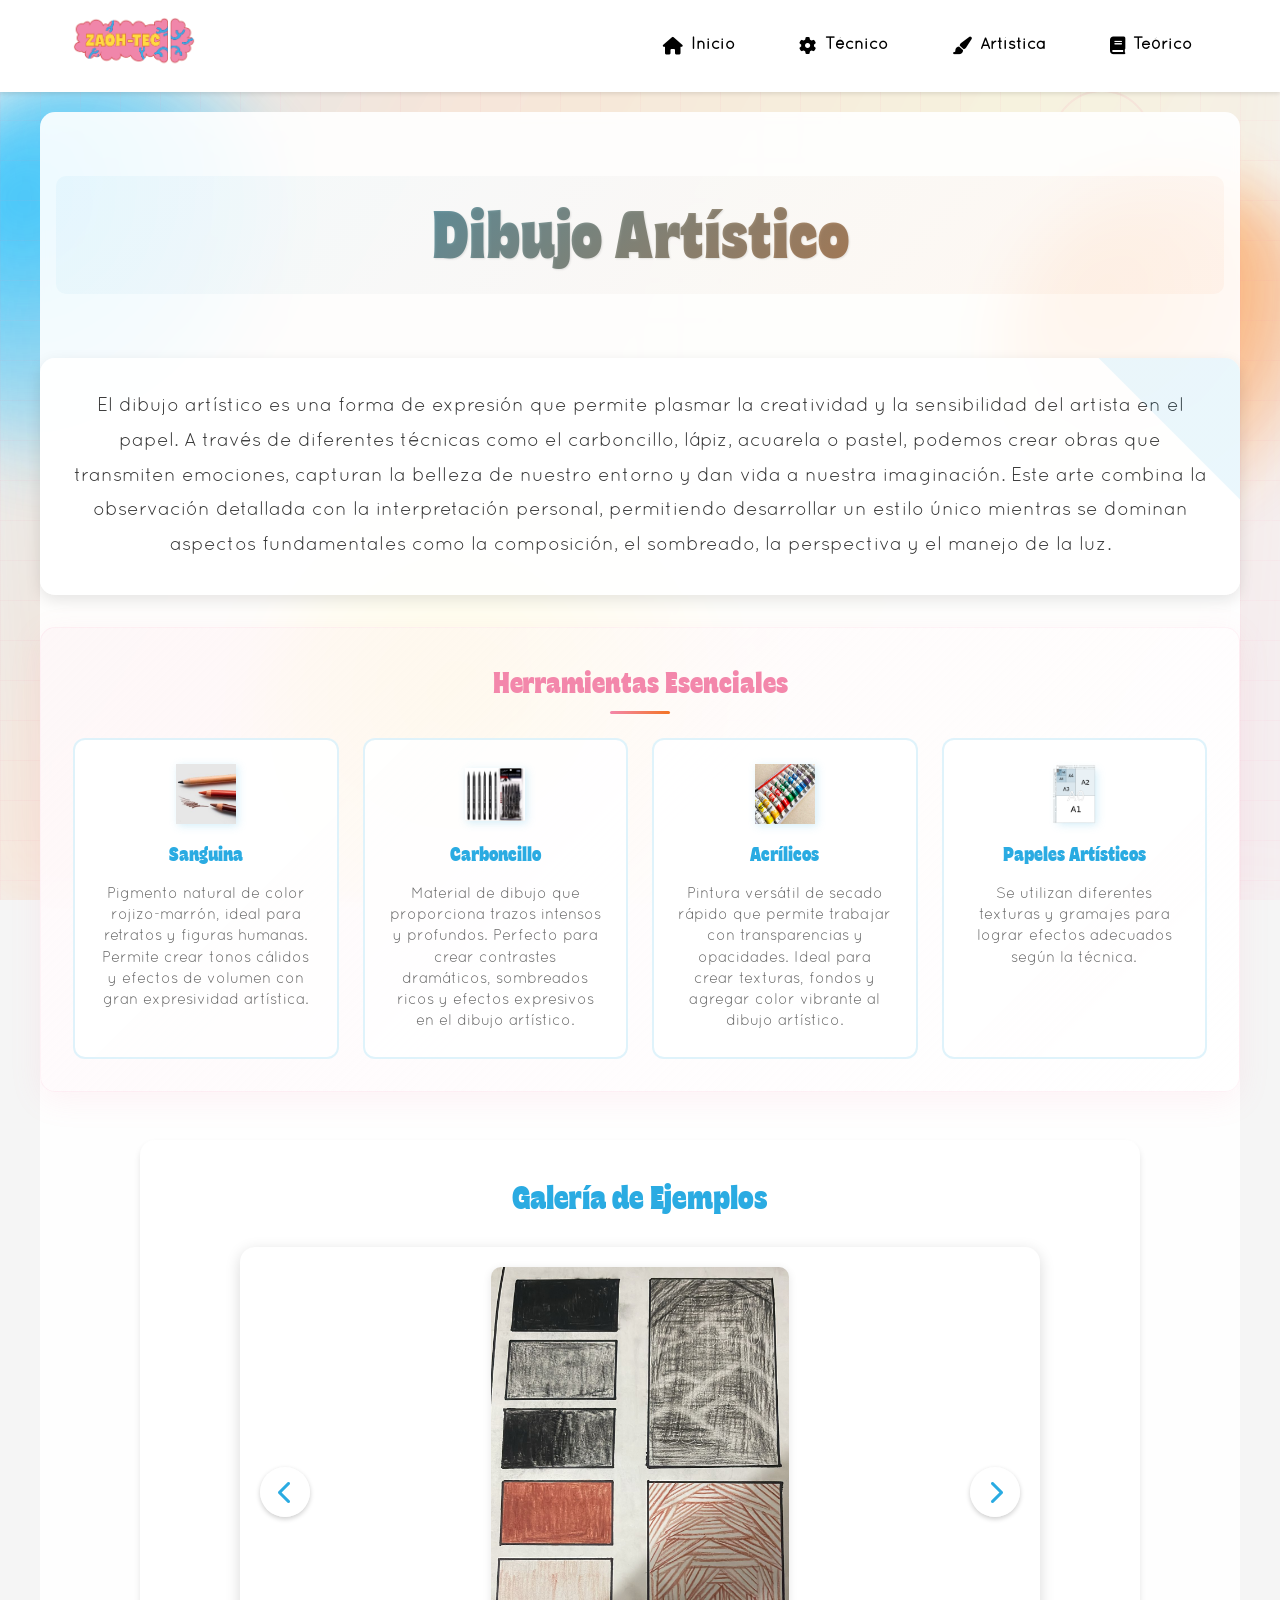
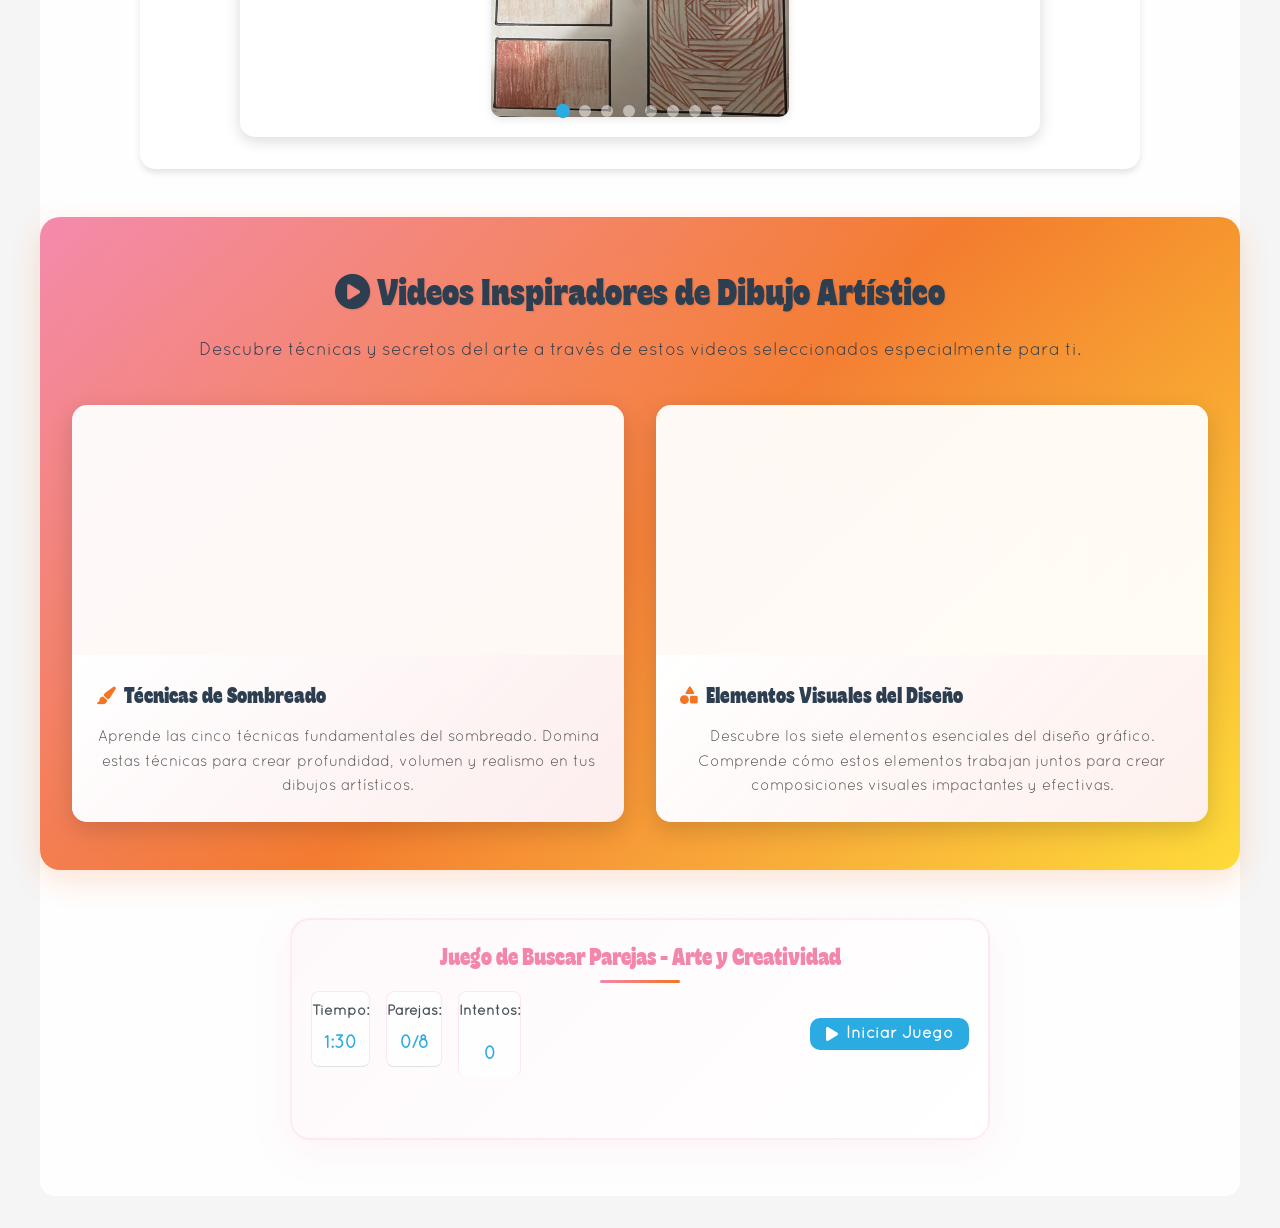
==== commit 4d7a412d: "Actualización: nuevos cambios incluyendo tablero de dibujo y mejoras en páginas" ====
--- a/artistica.html
+++ b/artistica.html
@@ -19,7 +19,7 @@
     <link rel="apple-touch-icon" href="assets/images/zaoh-tec-logo.jpg">
     <link rel="stylesheet" href="https://fonts.googleapis.com/css2?family=Quicksand:wght@300;400;500;600;700&display=swap">
     <link rel="stylesheet" href="https://cdnjs.cloudflare.com/ajax/libs/font-awesome/6.0.0/css/all.min.css">
-    <link rel="stylesheet" href="css/styles.css?v=1.0.3">
+    <link rel="stylesheet" href="css/styles.css?v=1.2.0">
 </head>
 <body>
     <!-- Contenedor de fondo dinámico: gradientes y blobs interactivos -->
@@ -242,6 +242,6 @@
     <footer>
     </footer>
 
-    <script src="js/main.js?v=1.0.3"></script>
+    <script src="js/main.js?v=1.2.0"></script>
 </body>
 </html>
--- a/css/styles.css
+++ b/css/styles.css
@@ -4612,21 +4612,26 @@
 }
 
 .crossword-cell input:focus {
-    outline: 1px solid rgba(42, 171, 226, 0.5);
-    background: rgba(42, 171, 226, 0.05);
+    outline: 2px solid var(--color-pink);
+    background: rgba(243, 135, 171, 0.1);
+    /* Mejor feedback visual en móviles */
+    transform: scale(1.02);
+    z-index: 10;
+    position: relative;
+    box-shadow: 0 0 0 1px rgba(243, 135, 171, 0.5), 0 2px 8px rgba(243, 135, 171, 0.3);
 }
 
 /* Resaltados fuertes */
 .crossword-cell input.cw-correct {
-    background: #2196F3 !important;
+    background: #15b157 !important;
     color: #fff !important;
-    box-shadow: 0 0 4px #2196F3, 0 0 10px rgba(33,150,243,.5);
+    box-shadow: 0 0 4px #15b157, 0 0 10px rgba(21,177,87,.5);
 }
 
 .crossword-cell input.cw-error {
-    background: #FF5722 !important;
+    background: #d61f2c !important;
     color: #fff !important;
-    box-shadow: 0 0 4px #FF5722, 0 0 10px rgba(255,87,34,.45);
+    box-shadow: 0 0 4px #d61f2c, 0 0 10px rgba(214,31,44,.45);
 }
 
 /* Celdas bloqueadas (primeras letras) */
@@ -4640,23 +4645,23 @@
 
 .crossword-cell .number {
     position: absolute;
-    top: 2px;
+    top: 1px;
     left: 2px;
     font-size: 8px;
-    font-weight: 700;
-    color: #1565C0;
+    font-weight: bold;
+    color: #0b3d91; /* tono azul más oscuro para contraste general */
     z-index: 2;
     pointer-events: none;
-    background: none;
-    text-shadow: 0 0 2px rgba(255,255,255,0.8);
-}
-
-/* Cuando la celda está correcta o errónea, mantener números discretos */
+    mix-blend-mode: normal;
+    text-shadow: 0 0 2px #fff, 0 0 3px #fff;
+}
+
+/* Cuando la celda está correcta o errónea, reforzamos el contraste del número */
 .crossword-cell input.cw-correct ~ .number,
 .crossword-cell input.cw-error ~ .number,
 .crossword-cell input.locked ~ .number {
     color: #fff;
-    text-shadow: 0 0 3px rgba(0,0,0,0.8);
+    text-shadow: 0 0 2px #000, 0 0 4px rgba(0,0,0,.6);
 }
 
 /* Aseguramos que el número quede visible si por alguna razón hereda mezcla */
@@ -5558,13 +5563,20 @@
     }
     
     .crossword-cell input:focus {
-        outline: 1px solid rgba(42, 171, 226, 0.7);
-        background: rgba(42, 171, 226, 0.08);
+        outline: 3px solid var(--color-pink);
+        background: rgba(243, 135, 171, 0.2);
+        transform: scale(1.05);
+        z-index: 10;
+        position: relative;
+        box-shadow: 0 0 0 2px rgba(243, 135, 171, 0.5);
     }
     
     .crossword-cell .number {
-        font-size: 7px;
+        font-size: 8px;
         font-weight: 700;
+        background: rgba(255, 255, 255, 0.9);
+        border-radius: 2px;
+        padding: 1px 2px;
     }
 }
 
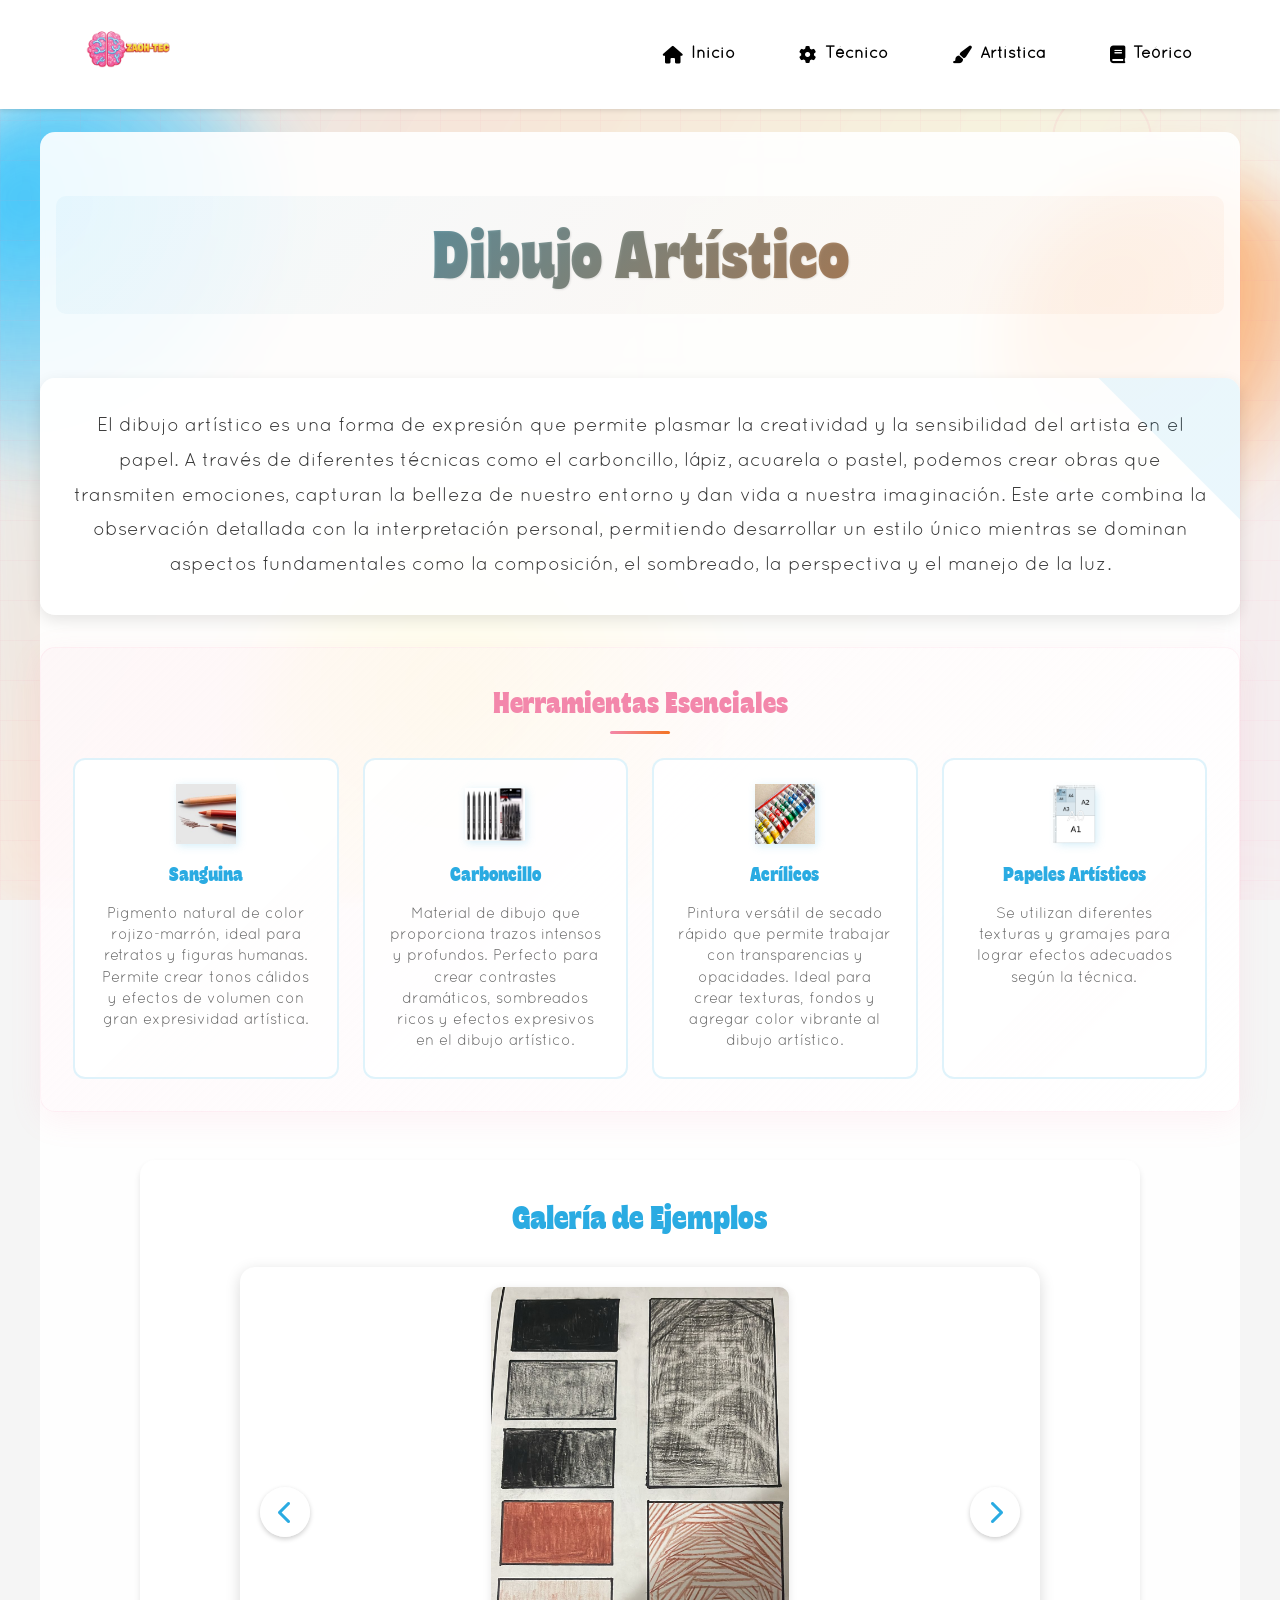
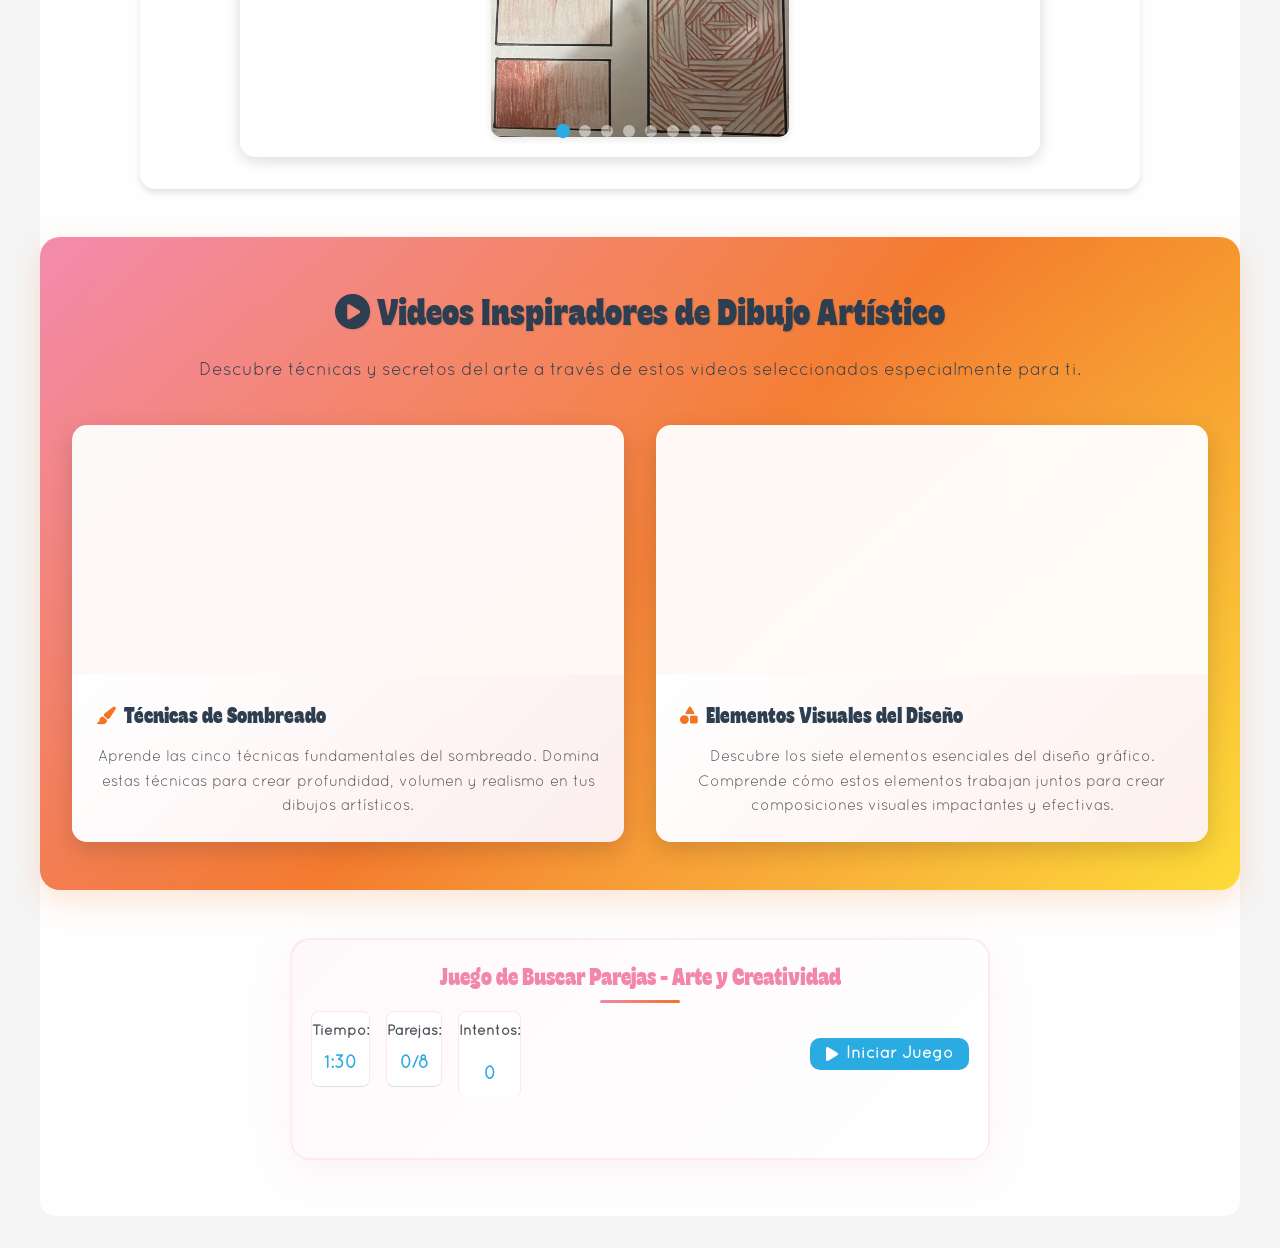
==== commit b2b2f307: "Actualización de proyecto ZAOH-TEC" ====
--- a/artistica.html
+++ b/artistica.html
@@ -12,14 +12,14 @@
     <meta http-equiv="Pragma" content="no-cache">
     <meta http-equiv="Expires" content="0">
     <title>ZAOH-TEC - Dibujo Artístico</title>
-    <link rel="icon" type="image/jpeg" href="assets/images/zaoh-tec-logo.jpg">
-    <link rel="apple-touch-icon" sizes="180x180" href="assets/images/zaoh-tec-logo.jpg">
+    <link rel="icon" type="image/jpeg" href="assets/images/logo_zaoh_official.png">
+    <link rel="apple-touch-icon" sizes="180x180" href="assets/images/logo_zaoh_official.png">
     <link rel="manifest" href="manifest.json">
-    <link rel="shortcut icon" type="image/jpeg" href="assets/images/zaoh-tec-logo.jpg">
-    <link rel="apple-touch-icon" href="assets/images/zaoh-tec-logo.jpg">
+    <link rel="shortcut icon" type="image/jpeg" href="assets/images/logo_zaoh_official.png">
+    <link rel="apple-touch-icon" href="assets/images/logo_zaoh_official.png">
     <link rel="stylesheet" href="https://fonts.googleapis.com/css2?family=Quicksand:wght@300;400;500;600;700&display=swap">
     <link rel="stylesheet" href="https://cdnjs.cloudflare.com/ajax/libs/font-awesome/6.0.0/css/all.min.css">
-    <link rel="stylesheet" href="css/styles.css?v=1.2.0">
+    <link rel="stylesheet" href="css/styles.css?v=1.2.1">
 </head>
 <body>
     <!-- Contenedor de fondo dinámico: gradientes y blobs interactivos -->
@@ -51,7 +51,7 @@
         <nav class="main-nav">
             <div class="nav-left">
                 <a href="index.html">
-                    <img src="assets/images/zaoh-tec-logo.png" alt="ZAOH-TEC Logo" class="nav-logo">
+                    <img src="assets/images/logo_zaoh_official.png" alt="ZAOH-TEC Logo" class="nav-logo">
                 </a>
             </div>
             <button class="mobile-menu-toggle" aria-label="Abrir menú">
@@ -242,6 +242,6 @@
     <footer>
     </footer>
 
-    <script src="js/main.js?v=1.2.0"></script>
+    <script src="js/main.js?v=1.2.1"></script>
 </body>
-</html>+</html>
--- a/css/styles.css
+++ b/css/styles.css
@@ -468,7 +468,7 @@
     .nav-card h3 { font-size: clamp(1.2rem, 2.8vw, 1.4rem); }
     .nav-card p { font-size: clamp(0.9rem, 2.2vw, 1.05rem); }
     .feature-tag { font-size: 0.7rem; }
-    .hero-logo { width: clamp(180px, 55vw, 260px); }
+    .hero-logo { width: clamp(220px, 55vw, 340px); }
     .hero-title { font-size: clamp(2.2rem, 6vw, 2.8rem); }
     .hero-text { font-size: clamp(1.2rem, 4.2vw, 1.6rem); }
     .hero-description { font-size: clamp(1rem, 2.8vw, 1.15rem); padding: 0 4px; }
@@ -1612,7 +1612,7 @@
 /* Header and Navigation */
 header {
     background-color: white;
-    padding: 1rem 0;
+    padding: 0.3rem 0;
     position: fixed;
     width: 100%;
     top: 0;
@@ -1635,7 +1635,7 @@
 }
 
 .nav-logo {
-    height: 50px;
+    height: 90px;
     width: auto;
     transition: transform 0.3s ease;
 }
@@ -1723,7 +1723,7 @@
 }
 
 .hero-logo {
-    width: 400px;
+    width: 520px;
     height: auto;
     margin-bottom: 3rem;
     animation: float 6s ease-in-out infinite;
@@ -1862,13 +1862,13 @@
     }
     
     .hero-logo {
-        width: 150px;
+        width: 240px;
     }
 }
 
 /* Main Content */
 main {
-    margin-top: 80px;
+    margin-top: 100px;
     padding: 2rem;
 }
 
@@ -2123,7 +2123,7 @@
     }
     
     .nav-logo {
-        height: 40px;
+        height: 75px;
     }
     
     /* Hamburger en negro para mejor visibilidad */
@@ -2162,7 +2162,7 @@
     }
     
     .nav-logo {
-        height: 45px;
+        height: 80px;
     }
 }
 
@@ -5844,7 +5844,7 @@
     }
     
     .hero-logo {
-        max-width: 150px;
+        max-width: 260px;
         margin-bottom: 1rem;
     }
     
